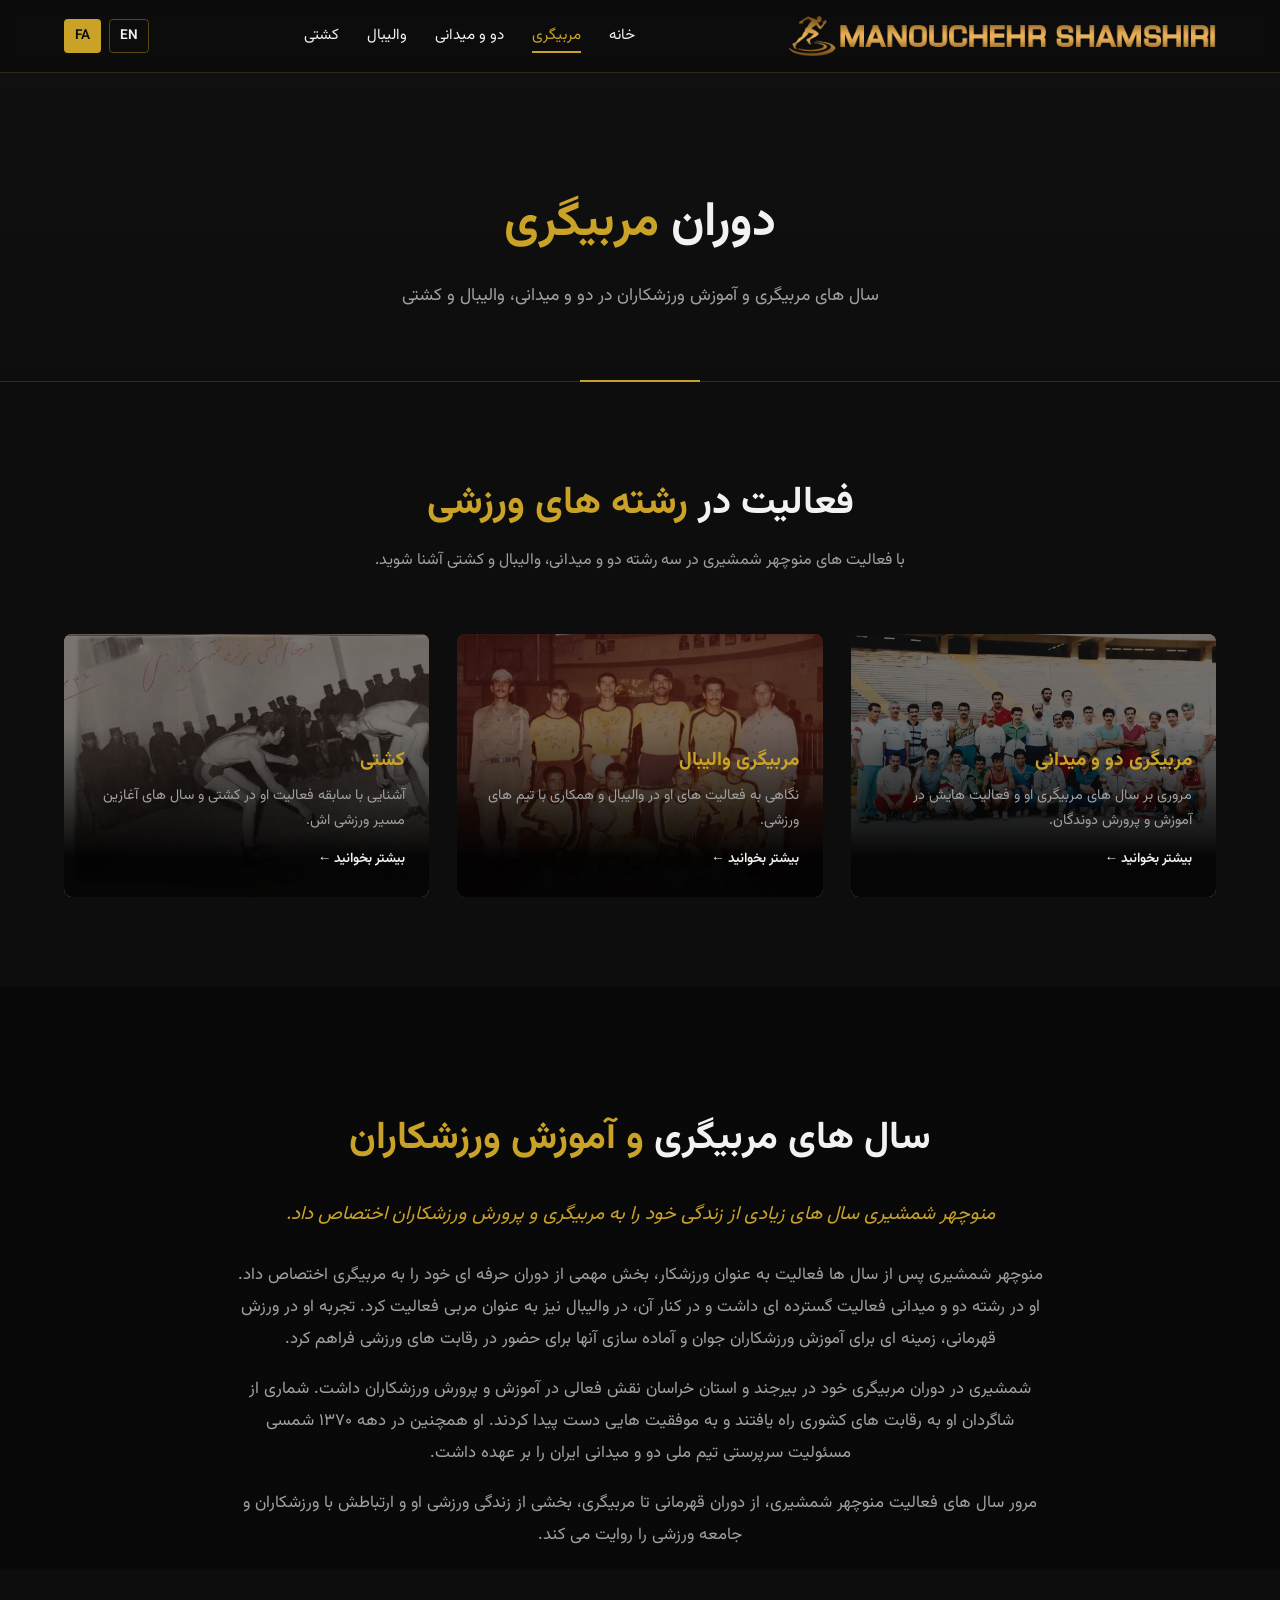
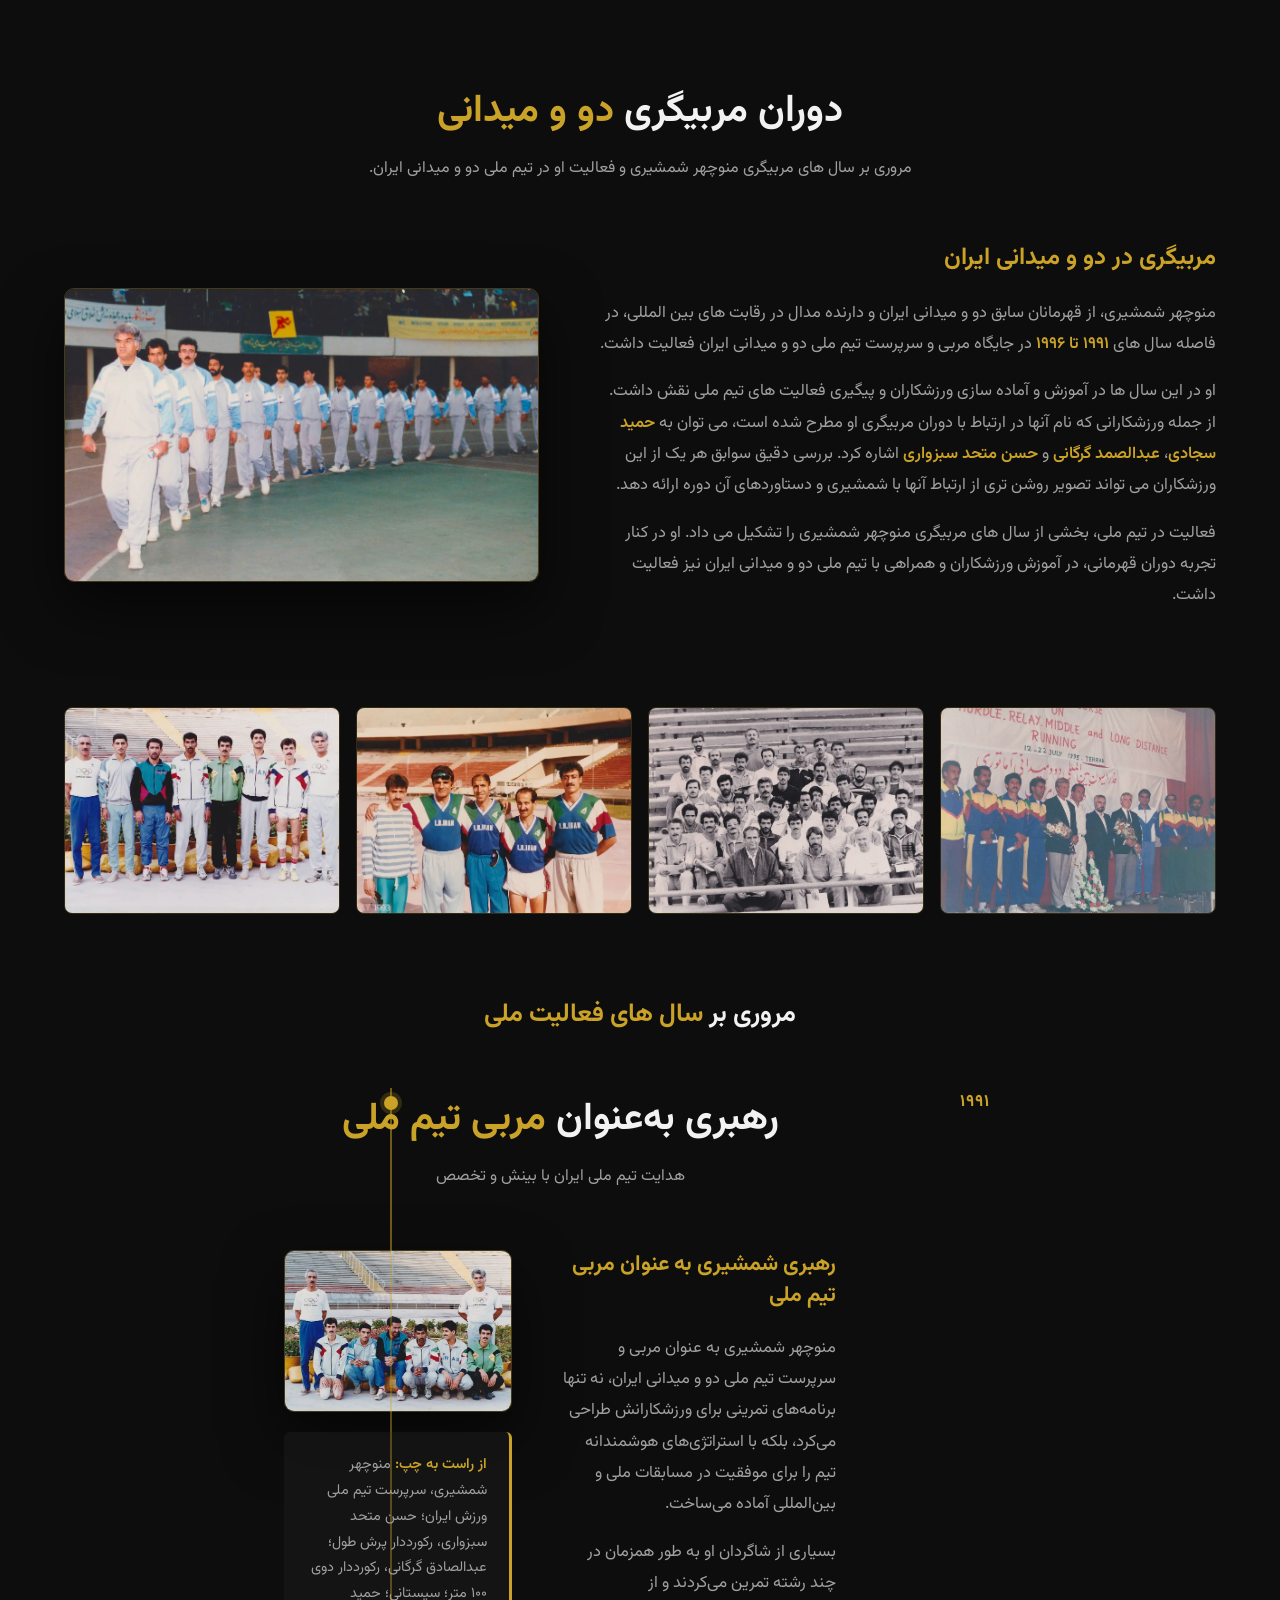
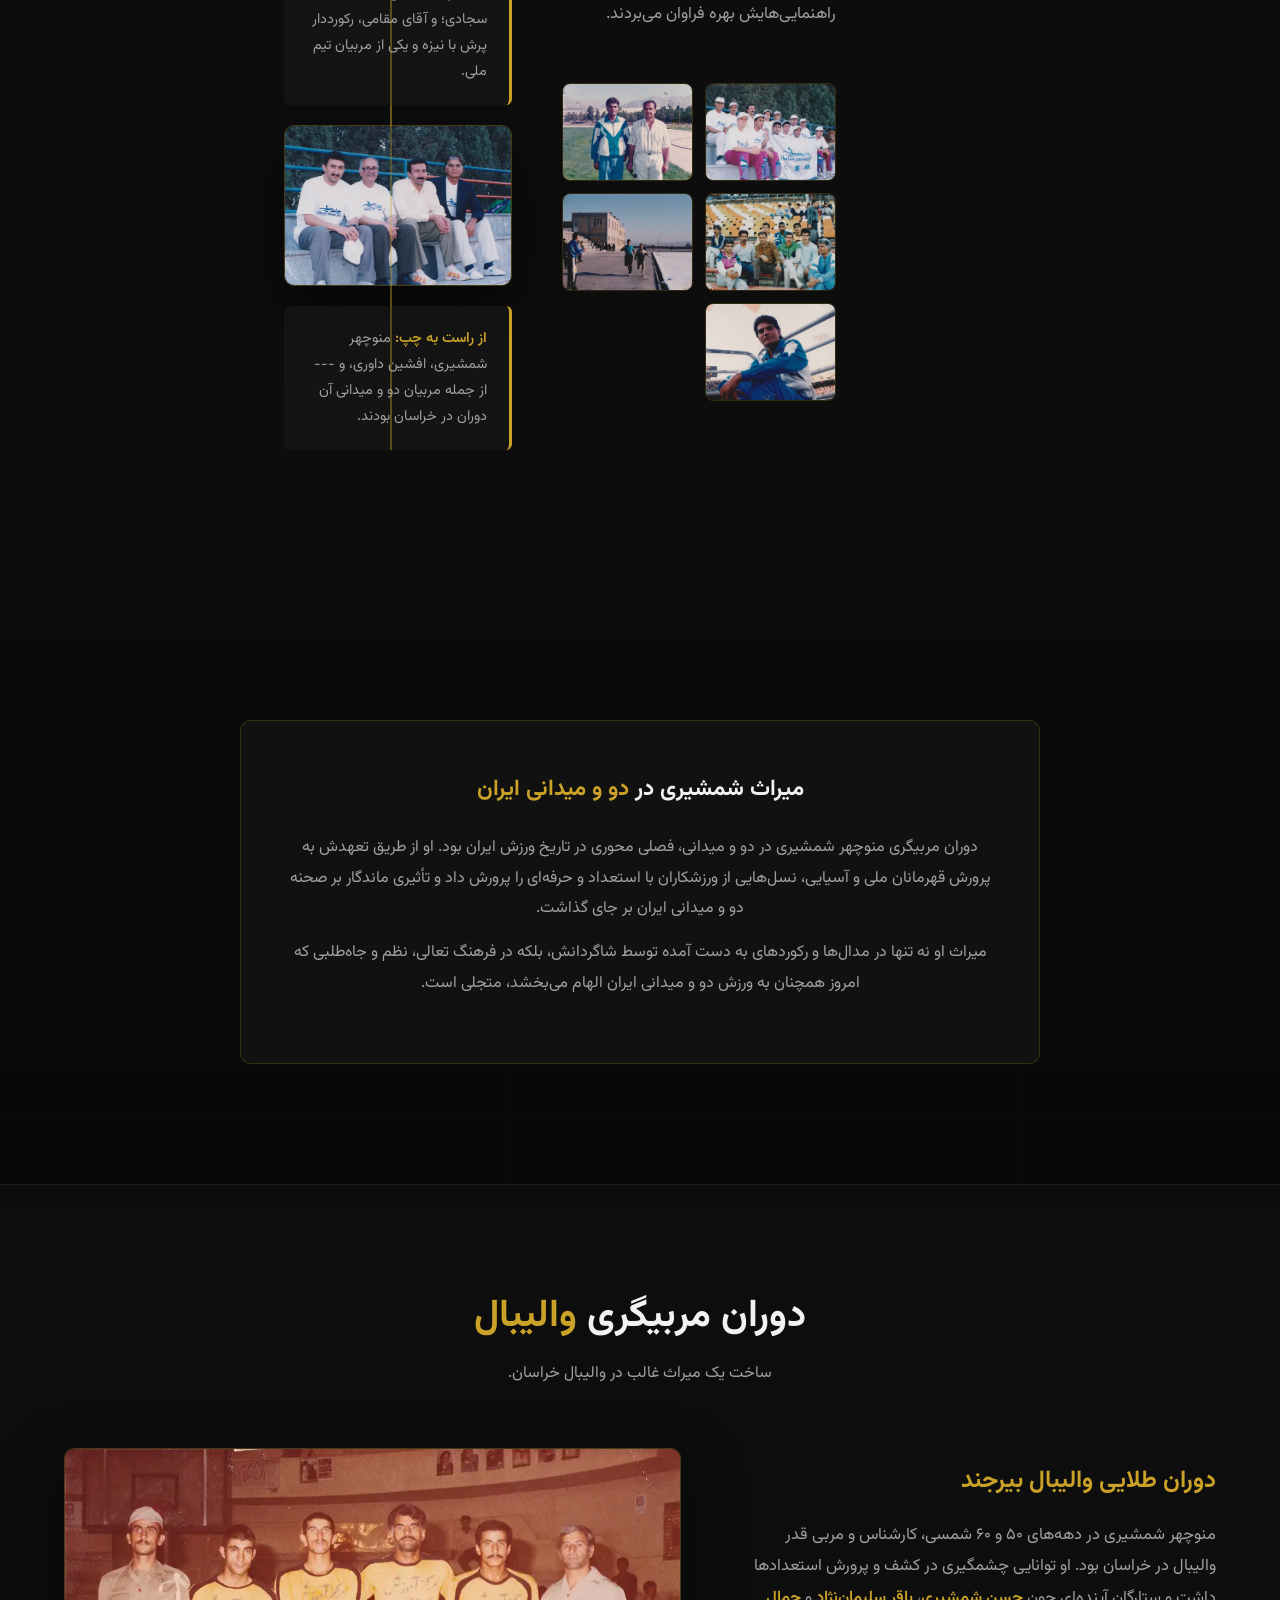
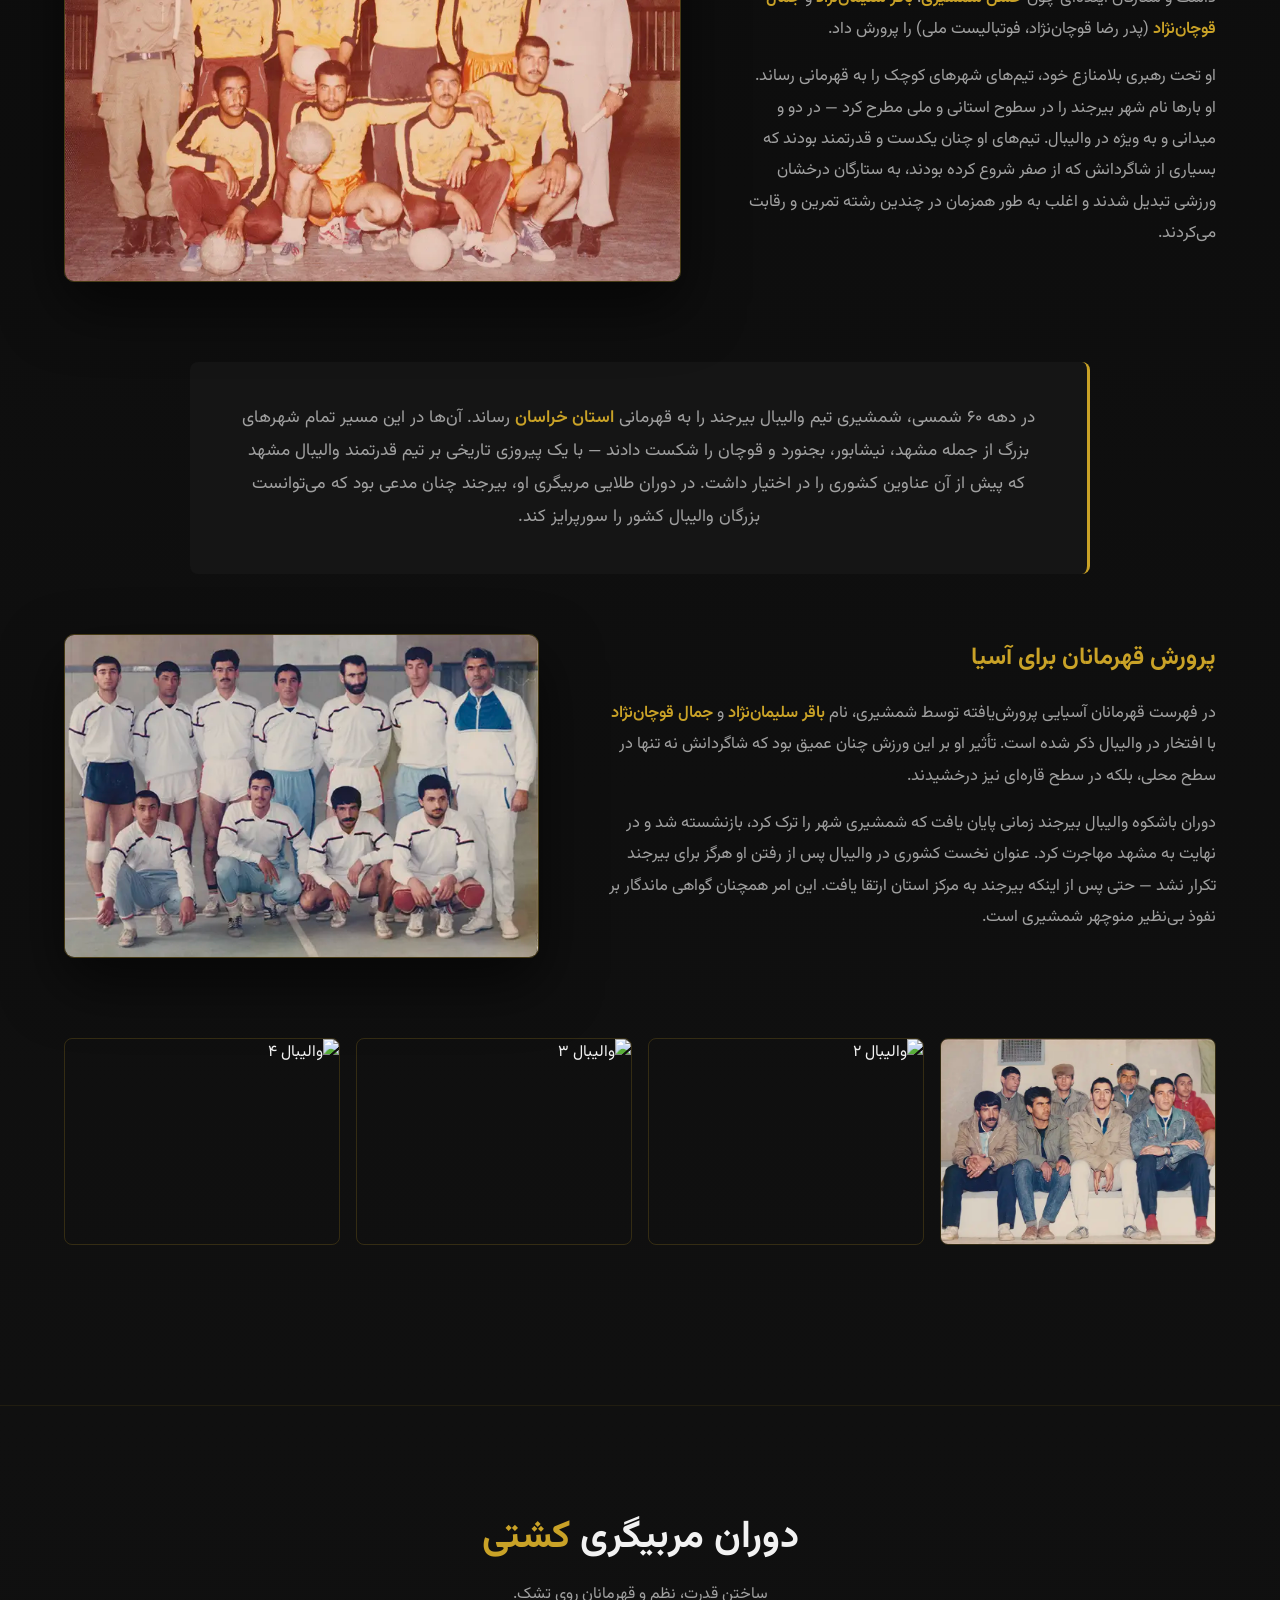
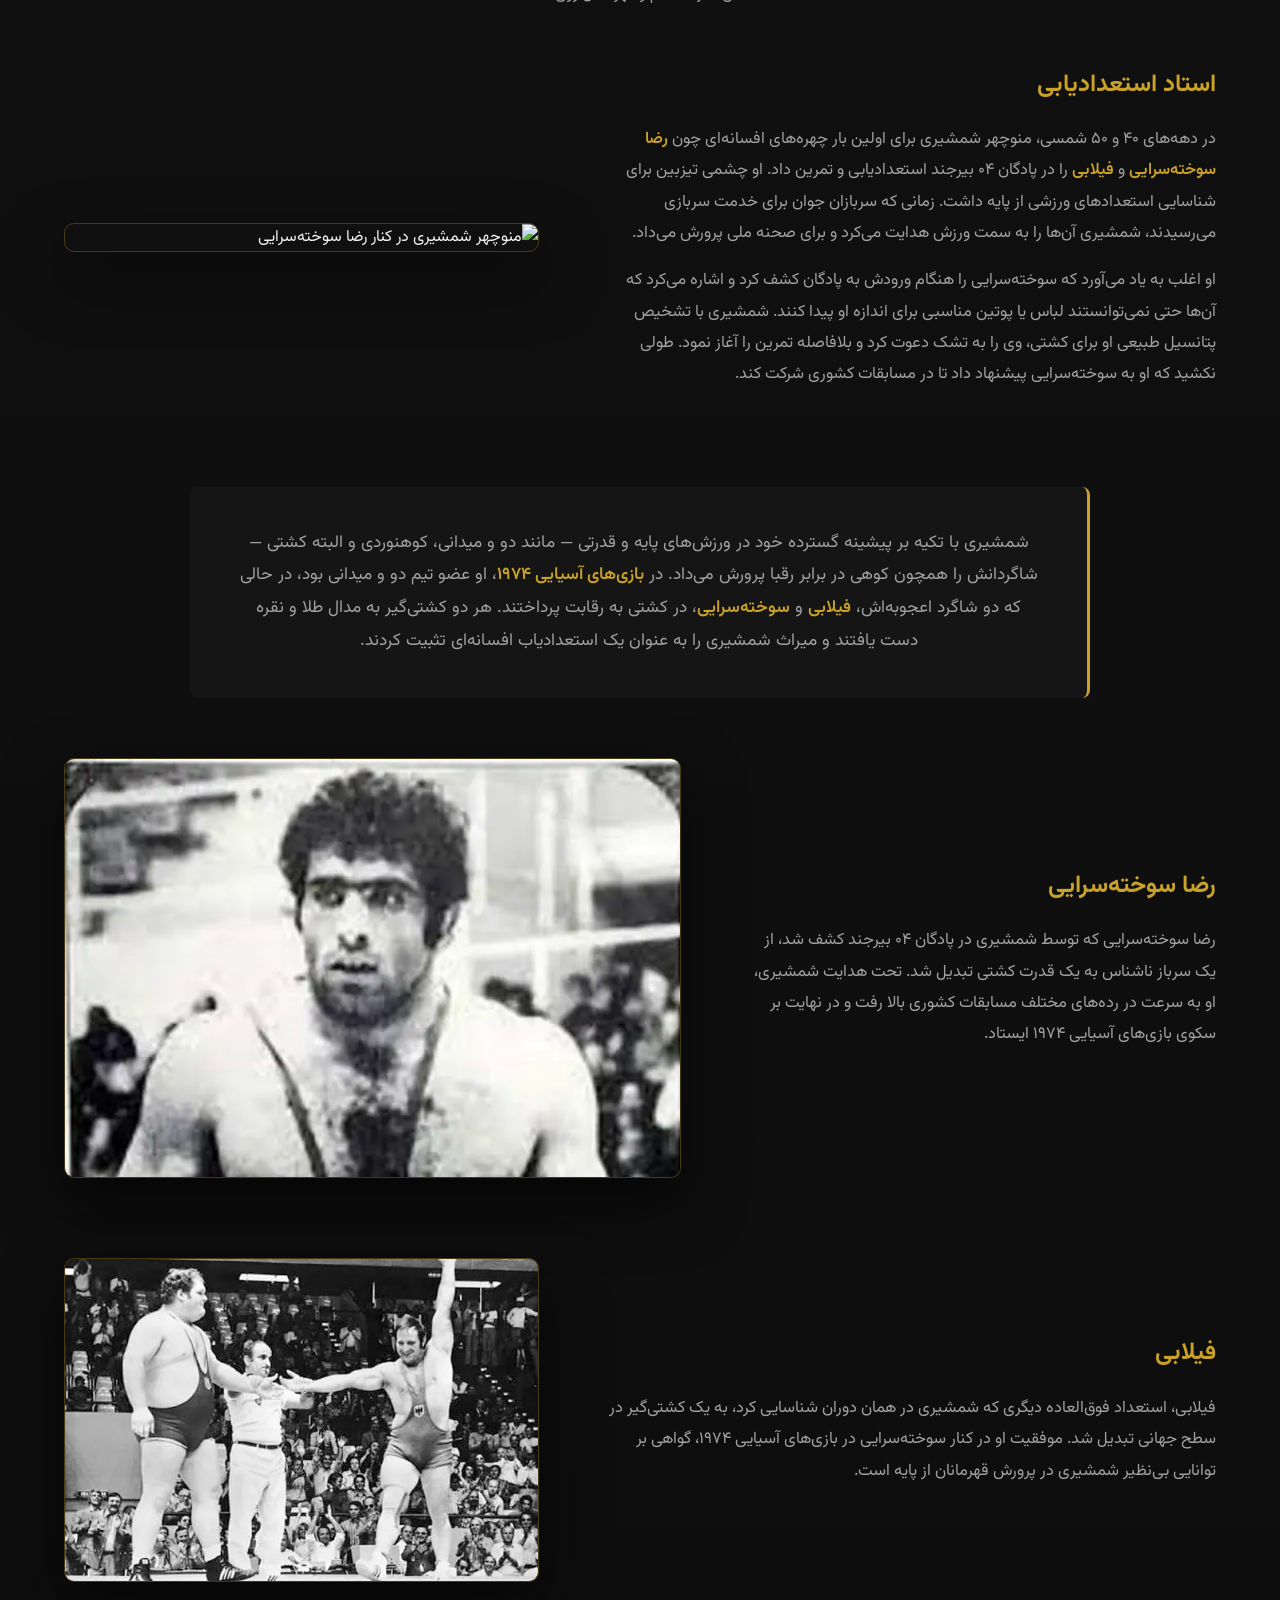
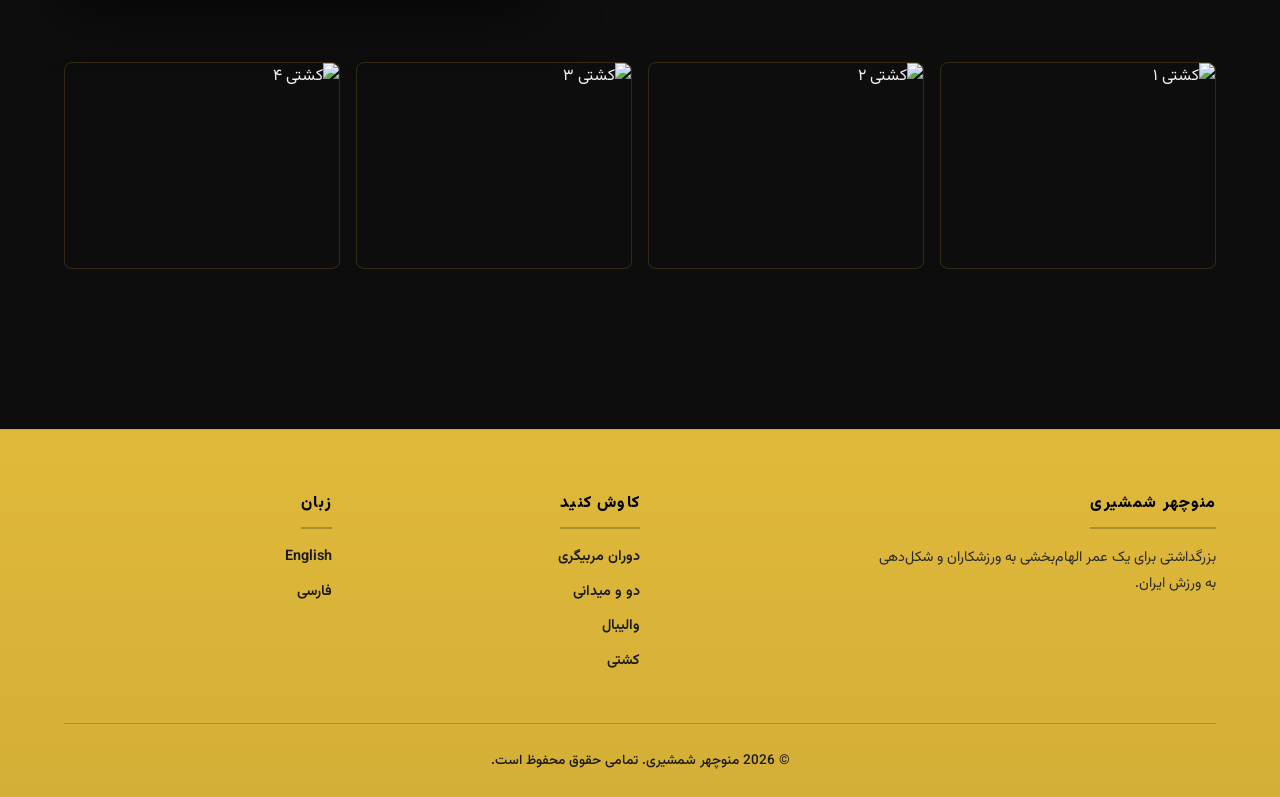
==== fa/coaching.html @ b3bad86f "Update coaching.html" ====
<!DOCTYPE html>
<html lang="fa" dir="rtl">
<head>
  <meta charset="UTF-8" />
  <meta name="viewport" content="width=device-width, initial-scale=1.0" />
  <title>دوران مربیگری | منوچهر شمشیری</title>
  <meta name="description" content="با دوران مربیگری منوچهر شمشیری، فعالیت او در تیم ملی دو و میدانی ایران و نقش او در پرورش ورزشکاران آشنا شوید." />

  <link rel="alternate" hreflang="en" href="https://manouchehrshamshiri.com/coaching.html" />
  <link rel="alternate" hreflang="fa" href="https://manouchehrshamshiri.com/fa/coaching.html" />

  <link rel="preconnect" href="https://fonts.googleapis.com" />
  <link rel="preconnect" href="https://fonts.gstatic.com" crossorigin />
  <link href="https://fonts.googleapis.com/css2?family=Inter:wght@400;600;700;800&family=Vazirmatn:wght@400;600;700;800&display=swap" rel="stylesheet" />

  <link rel="stylesheet" href="../assets/css/style.css" />
</head>
<body>

  <!-- ===== HEADER ===== -->
  <header class="site-header">
    <div class="container nav">
      <a href="index.html" class="logo">
        <img src="../assets/images/manouchehr-shamshiri-website-logo.webp" alt="منوچهر شمشیری" />
      </a>

      <button class="menu-toggle" aria-label="منو">☰</button>

      <ul class="nav-menu">
        <li><a href="index.html">خانه</a></li>
        <li><a href="coaching.html" class="active">مربیگری</a></li>
        <li><a href="track-field.html">دو و میدانی</a></li>
        <li><a href="volleyball.html">والیبال</a></li>
        <li><a href="wrestling.html">کشتی</a></li>
      </ul>

      <div class="lang-switch">
        <a href="../coaching.html">EN</a>
        <a href="coaching.html" class="active">FA</a>
      </div>
    </div>
  </header>

  <!-- ===== PAGE HERO ===== -->
  <section class="page-hero">
    <div class="container">
      <h1>دوران <span>مربیگری</span></h1>
      <p>سال های مربیگری و آموزش ورزشکاران در دو و میدانی، والیبال و کشتی</p>
    </div>
  </section>

  <!-- ===== DISCIPLINE CARDS ===== -->
  <section class="discipline-section">
    <div class="container">
      <div class="section-title">
        <h2>فعالیت در <span>رشته های ورزشی</span></h2>
        <p>با فعالیت های منوچهر شمشیری در سه رشته دو و میدانی، والیبال و کشتی آشنا شوید.</p>
      </div>

      <div class="discipline-grid">
        <a href="#track-coaching" class="discipline-card">
          <img src="../assets/images/pages/coaching/Manuchehr-Shamshiri-Irans-Track-Field-Coach-and-Talent-Maker-Legend-2.webp" alt="منوچهر شمشیری در دوران مربیگری دو و میدانی" />
          <div class="discipline-content">
            <h3>مربیگری دو و میدانی</h3>
            <p>مروری بر سال های مربیگری او و فعالیت هایش در آموزش و پرورش دوندگان.</p>
            <span class="read-more">بیشتر بخوانید ←</span>
          </div>
        </a>

        <a href="#volleyball-coaching" class="discipline-card">
          <img src="../assets/images/pages/coaching/manouchehr-shamshiri-alongside-the-birjand-garrison-04-volleyball-team-as-their-coach.webp" alt="منوچهر شمشیری در کنار تیم والیبال پادگان بیرجند" />
          <div class="discipline-content">
            <h3>مربیگری والیبال</h3>
            <p>نگاهی به فعالیت های او در والیبال و همکاری با تیم های ورزشی.</p>
            <span class="read-more">بیشتر بخوانید ←</span>
          </div>
        </a>

        <a href="#wrestling-coaching" class="discipline-card">
          <img src="../assets/images/pages/coaching/a-rare-old-photo-from-the-1967-wrestling-competitions-featuring-manouchehr-shamshiri.webp" alt="عکس قدیمی منوچهر شمشیری در مسابقات کشتی سال ۱۹۶۷" />
          <div class="discipline-content">
            <h3>کشتی</h3>
            <p>آشنایی با سابقه فعالیت او در کشتی و سال های آغازین مسیر ورزشی اش.</p>
            <span class="read-more">بیشتر بخوانید ←</span>
          </div>
        </a>
      </div>
    </div>
  </section>

  <!-- ===== LEGACY SECTION ===== -->
  <section class="legacy-section">
    <div class="legacy-bg"></div>
    <div class="legacy-overlay"></div>

    <div class="container legacy-container">
      <div class="legacy-text">
        <h2>سال های مربیگری <span>و آموزش ورزشکاران</span></h2>
        <p class="lead">
          منوچهر شمشیری سال های زیادی از زندگی خود را به مربیگری و پرورش ورزشکاران اختصاص داد.
        </p>

        <p>
          منوچهر شمشیری پس از سال ها فعالیت به عنوان ورزشکار، بخش مهمی از دوران حرفه ای خود را به مربیگری اختصاص داد. او در رشته دو و میدانی فعالیت گسترده ای داشت و در کنار آن، در والیبال نیز به عنوان مربی فعالیت کرد. تجربه او در ورزش قهرمانی، زمینه ای برای آموزش ورزشکاران جوان و آماده سازی آنها برای حضور در رقابت های ورزشی فراهم کرد.
        </p>

        <p>
          شمشیری در دوران مربیگری خود در بیرجند و استان خراسان نقش فعالی در آموزش و پرورش ورزشکاران داشت. شماری از شاگردان او به رقابت های کشوری راه یافتند و به موفقیت هایی دست پیدا کردند. او همچنین در دهه ۱۳۷۰ شمسی مسئولیت سرپرستی تیم ملی دو و میدانی ایران را بر عهده داشت.
        </p>

        <p>
          مرور سال های فعالیت منوچهر شمشیری، از دوران قهرمانی تا مربیگری، بخشی از زندگی ورزشی او و ارتباطش با ورزشکاران و جامعه ورزشی را روایت می کند.
        </p>
      </div>
    </div>
  

  <!-- ===== TRACK & FIELD COACHING ===== -->
  <section class="track-coaching-section" id="track-coaching">
    <div class="container">

      <div class="section-title">
        <h2>دوران مربیگری <span>دو و میدانی</span></h2>
        <p>مروری بر سال های مربیگری منوچهر شمشیری و فعالیت او در تیم ملی دو و میدانی ایران.</p>
      </div>

      <!-- بخش دو ستونه: متن + عکس -->
      <div class="split-content">
        <div class="split-text">
          <h3>مربیگری در دو و میدانی ایران</h3>

          <p>
            منوچهر شمشیری، از قهرمانان سابق دو و میدانی ایران و دارنده مدال در رقابت های بین المللی، در فاصله سال های <strong>۱۹۹۱ تا ۱۹۹۶</strong> در جایگاه مربی و سرپرست تیم ملی دو و میدانی ایران فعالیت داشت.
          </p>

          <p>
            او در این سال ها در آموزش و آماده سازی ورزشکاران و پیگیری فعالیت های تیم ملی نقش داشت. از جمله ورزشکارانی که نام آنها در ارتباط با دوران مربیگری او مطرح شده است، می توان به <strong>حمید سجادی</strong>، <strong>عبدالصمد گرگانی</strong> و <strong>حسن متحد سبزواری</strong> اشاره کرد. بررسی دقیق سوابق هر یک از این ورزشکاران می تواند تصویر روشن تری از ارتباط آنها با شمشیری و دستاوردهای آن دوره ارائه دهد.
          </p>

          <p>
            فعالیت در تیم ملی، بخشی از سال های مربیگری منوچهر شمشیری را تشکیل می داد. او در کنار تجربه دوران قهرمانی، در آموزش ورزشکاران و همراهی با تیم ملی دو و میدانی ایران نیز فعالیت داشت.
          </p>
        </div>

        <div class="split-image">
          <img src="../assets/images/pages/coaching/manouchehr-shamshiri-the-national-team-supervisor-at-the-shahid-masoud-saeidi-zadeh-track‑and‑field-stadium-alongside-his-athletes-_d.webp" alt="منوچهر شمشیری در کنار ورزشکاران دو و میدانی" />
        </div>
      </div>

      <!-- گالری ۴ عکسی -->
      <div class="gallery-4">
        <figure>
          <img src="../assets/images/pages/coaching/Manouchehr-Shamsheri-at-the-honoring-ceremony-of-the-International-Athletics-Federation-of-Iran-as-the-head-of-the-national-team-–-Tehran-–-July-12–22-1993.webp" alt="منوچهر شمشیری در مراسم مرتبط با تیم ملی دو و میدانی در تهران، سال ۱۹۹۳" />
        </figure>
        <figure>
          <img src="../assets/images/pages/coaching/Manouchehr-Shamsheri-alongside-the-national-team-athletes-and-students-at-the-national-competitions-with-the-sports-staff.webp" alt="منوچهر شمشیری در کنار ورزشکاران و کادر ورزشی" />
        </figure>
        <figure>
          <img src="../assets/images/pages/coaching/Manuchehr-Shamshiri-Irans-Track-Field-Coach-and-Talent-Maker-Legend-8.webp" alt="منوچهر شمشیری در دوران فعالیت های مربیگری" />
        </figure>
        <figure>
          <img src="../assets/images/pages/coaching/Manuchehr-Shamshiri-Irans-Track-Field-Coach-and-Talent-Maker-Legend-5.webp" alt="تصویری از فعالیت های ورزشی منوچهر شمشیری" />
        </figure>
      </div>

      <!-- تایم لاین -->
      <div class="timeline-section">
        <h3 class="sub-title">مروری بر <span>سال های فعالیت ملی</span></h3>

        <ul class="timeline">
          <li>
            <span class="timeline-year">۱۹۹۱</span>
            <div class="timeline
      <!-- ===== LEADERSHIP SECTION (دو ستونه) ===== -->
      <section class="leadership-section">
        <div class="container">

          <div class="section-title">
            <h2>رهبری به‌عنوان <span>مربی تیم ملی</span></h2>
            <p>هدایت تیم ملی ایران با بینش و تخصص</p>
          </div>

          <div class="leadership-grid">

            <!-- ستون راست (اول در RTL): متن + گالری -->
            <div class="leadership-left">
              <div class="leadership-text">
                <h3>رهبری شمشیری به عنوان مربی تیم ملی</h3>
                <p>
                  منوچهر شمشیری به عنوان مربی و سرپرست تیم ملی دو و میدانی ایران، نه تنها برنامه‌های تمرینی برای ورزشکارانش طراحی می‌کرد، بلکه با استراتژی‌های هوشمندانه تیم را برای موفقیت در مسابقات ملی و بین‌المللی آماده می‌ساخت.
                </p>
                <p>
                  بسیاری از شاگردان او به طور همزمان در چند رشته تمرین می‌کردند و از راهنمایی‌هایش بهره فراوان می‌بردند.
                </p>
              </div>

              <div class="gallery-4">
                <figure><img src="../assets/images/pages/coaching/Manuchehr-Shamshiri-Irans-Track-Field-Coach-and-Talent-Maker-Legend-3.webp" alt="لحظه رهبری ۱" /></figure>
                <figure><img src="../assets/images/pages/coaching/Manouchehr-Shamsheri-athletics-coach-on-the-track-alongside-a-colleague.webp" alt="لحظه رهبری ۲" /></figure>
                <figure><img src="../assets/images/pages/coaching/Manouchehr-Shamsheri-sitting-on-the-stadium-benches-alongside-several-of-his-students.webp" alt="لحظه رهبری ۳" /></figure>
                <figure><img src="../assets/images/pages/coaching/Manuchehr-Shamshiri-Irans-Track-Field-Coach-and-Talent-Maker-Legend-7.webp" alt="لحظه رهبری ۴" /></figure>
                <figure><img src="../assets/images/pages/coaching/Manuchehr-Shamshiri-Irans-Track-Field-Coach-and-Talent-Maker-Legend-1.webp" alt="لحظه رهبری ۵" /></figure>
              </div>
            </div>

            <!-- ستون چپ (دوم در RTL): عکس بزرگ + کپشن -->
            <figure class="leadership-right">
              <img
                src="../assets/images/pages/coaching/Manuchehr-Shamshiri-Irans-Track-Field-Coach-and-Talent-Maker-Legend-4.webp"
                alt="منوچهر شمشیری در کنار تیم ملی دو و میدانی و کادر فنی ایران" />
              <figcaption>
                <strong>از راست به چپ:</strong> منوچهر شمشیری، سرپرست تیم ملی ورزش ایران؛ حسن متحد سبزواری، رکورددار پرش طول؛ عبدالصادق گرگانی، رکورددار دوی ۱۰۰ متر؛ سیستانی؛ حمید سجادی؛ و آقای مقامی، رکورددار پرش با نیزه و یکی از مربیان تیم ملی.
              </figcaption>

              <img
                src="../assets/images/pages/coaching/Manouchehr-Shamsheri-athletics-coach-of-Iran-alongside-four-other-coaches-the-person-next-to-him-is-Afshin-Davari.webp"
                alt="منوچهر شمشیری در کنار مربیان تیم ملی دو و میدانی ایران" />
              <figcaption>
                <strong>از راست به چپ:</strong> منوچهر شمشیری، افشین داوری، و --- از جمله مربیان دو و میدانی آن دوران در خراسان بودند.
              </figcaption>
            </figure>

          </div>

        </div>
      </section>

      <!-- نقل قول / متن پایانی -->
      <div class="legacy-note">
        <h3>میراث شمشیری در <span>دو و میدانی ایران</span></h3>
        <p>
          دوران مربیگری منوچهر شمشیری در دو و میدانی، فصلی محوری در تاریخ ورزش ایران بود. او از طریق تعهدش به پرورش قهرمانان ملی و آسیایی، نسل‌هایی از ورزشکاران با استعداد و حرفه‌ای را پرورش داد و تأثیری ماندگار بر صحنه دو و میدانی ایران بر جای گذاشت.
        </p>
        <p>
          میراث او نه تنها در مدال‌ها و رکوردهای به دست آمده توسط شاگردانش، بلکه در فرهنگ تعالی، نظم و جاه‌طلبی که امروز همچنان به ورزش دو و میدانی ایران الهام می‌بخشد، متجلی است.
        </p>
      </div>

    </div>
  </section>

  <!-- ===== VOLLEYBALL COACHING ===== -->
  <section class="volleyball-coaching-section" id="volleyball-coaching">
    <div class="container">

      <div class="section-title">
        <h2>دوران مربیگری <span>والیبال</span></h2>
        <p>ساخت یک میراث غالب در والیبال خراسان.</p>
      </div>

      <!-- متن اصلی + عکس -->
      <div class="split-content reverse">
        <div class="split-text">
          <h3>دوران طلایی والیبال بیرجند</h3>
          <p>
            منوچهر شمشیری در دهه‌های ۵۰ و ۶۰ شمسی، کارشناس و مربی قدر والیبال در خراسان بود. او توانایی چشمگیری در کشف و پرورش استعدادها داشت و ستارگان آینده‌ای چون <strong>حسن شمشیری</strong>، <strong>باقر سلیمان‌نژاد</strong> و <strong>جمال قوچان‌نژاد</strong> (پدر رضا قوچان‌نژاد، فوتبالیست ملی) را پرورش داد.
          </p>
          <p>
            او تحت رهبری بلامنازع خود، تیم‌های شهرهای کوچک را به قهرمانی رساند. او بارها نام شهر بیرجند را در سطوح استانی و ملی مطرح کرد — در دو و میدانی و به ویژه در والیبال. تیم‌های او چنان یکدست و قدرتمند بودند که بسیاری از شاگردانش که از صفر شروع کرده بودند، به ستارگان درخشان ورزشی تبدیل شدند و اغلب به طور همزمان در چندین رشته تمرین و رقابت می‌کردند.
          </p>
        </div>

        <div class="split-image">
          <img src="../assets/images/pages/coaching/manouchehr-shamshiri-alongside-the-birjand-garrison-04-volleyball-team-as-their-coach.webp" alt="منوچهر شمشیری در حال مربیگری تیم والیبال پادگان ۰۴ بیرجند" />
        </div>
      </div>

      <!-- باکس نقل قول / دستاورد کلیدی -->
      <div class="leadership-note">
        <p>
          در دهه ۶۰ شمسی، شمشیری تیم والیبال بیرجند را به قهرمانی <strong>استان خراسان</strong> رساند. آن‌ها در این مسیر تمام شهرهای بزرگ از جمله مشهد، نیشابور، بجنورد و قوچان را شکست دادند — با یک پیروزی تاریخی بر تیم قدرتمند والیبال مشهد که پیش از آن عناوین کشوری را در اختیار داشت. در دوران طلایی مربیگری او، بیرجند چنان مدعی بود که می‌توانست بزرگان والیبال کشور را سورپرایز کند.
        </p>
      </div>

      <!-- روایت استعدادیابی و میراث (دو ستونه معکوس) -->
      <div class="split-content" style="margin-top: 60px;">
        <div class="split-text">
          <h3>پرورش قهرمانان برای آسیا</h3>
          <p>
            در فهرست قهرمانان آسیایی پرورش‌یافته توسط شمشیری، نام <strong>باقر سلیمان‌نژاد</strong> و <strong>جمال قوچان‌نژاد</strong> با افتخار در والیبال ذکر شده است. تأثیر او بر این ورزش چنان عمیق بود که شاگردانش نه تنها در سطح محلی، بلکه در سطح قاره‌ای نیز درخشیدند.
          </p>
          <p>
            دوران باشکوه والیبال بیرجند زمانی پایان یافت که شمشیری شهر را ترک کرد، بازنشسته شد و در نهایت به مشهد مهاجرت کرد. عنوان نخست کشوری در والیبال پس از رفتن او هرگز برای بیرجند تکرار نشد — حتی پس از اینکه بیرجند به مرکز استان ارتقا یافت. این امر همچنان گواهی ماندگار بر نفوذ بی‌نظیر منوچهر شمشیری است.
          </p>
        </div>

        <div class="split-image">
          <img src="../assets/images/pages/coaching/manouchehr-shamshiri-alongside-some-of-his-volleyball-students-in-the-stadium.webp" alt="منوچهر شمشیری در دوران مربیگری والیبال" />
        </div>
      </div>

      <!-- گالری ۴ عکسی -->
      <div class="gallery-4">
        <figure><img src="../assets/images/pages/coaching/manouchehr-shamshiri-alongside-some-of-his-volleyball-students-from-the-birjand-team.webp" alt="والیبال ۱" /></figure>
        <figure><img src="../assets/images/pages/coaching/volleyball-gallery-2.webp" alt="والیبال ۲" /></figure>
        <figure><img src="../assets/images/pages/coaching/volleyball-gallery-3.webp" alt="والیبال ۳" /></figure>
        <figure><img src="../assets/images/pages/coaching/volleyball-gallery-4.webp" alt="والیبال ۴" /></figure>
      </div>

    </div>
  </section>

  <!-- ===== WRESTLING COACHING ===== -->
  <section class="wrestling-coaching-section" id="wrestling-coaching">
    <div class="container">

      <div class="section-title">
        <h2>دوران مربیگری <span>کشتی</span></h2>
        <p>ساختن قدرت، نظم و قهرمانان روی تشک.</p>
      </div>

      <!-- متن اصلی + عکس -->
      <div class="split-content">
        <div class="split-text">
          <h3>استاد استعدادیابی</h3>
          <p>
            در دهه‌های ۴۰ و ۵۰ شمسی، منوچهر شمشیری برای اولین بار چهره‌های افسانه‌ای چون <strong>رضا سوخته‌سرایی</strong> و <strong>فیلابی</strong> را در پادگان ۰۴ بیرجند استعدادیابی و تمرین داد. او چشمی تیزبین برای شناسایی استعدادهای ورزشی از پایه داشت. زمانی که سربازان جوان برای خدمت سربازی می‌رسیدند، شمشیری آن‌ها را به سمت ورزش هدایت می‌کرد و برای صحنه ملی پرورش می‌داد.
          </p>
          <p>
            او اغلب به یاد می‌آورد که سوخته‌سرایی را هنگام ورودش به پادگان کشف کرد و اشاره می‌کرد که آن‌ها حتی نمی‌توانستند لباس یا پوتین مناسبی برای اندازه او پیدا کنند. شمشیری با تشخیص پتانسیل طبیعی او برای کشتی، وی را به تشک دعوت کرد و بلافاصله تمرین را آغاز نمود. طولی نکشید که او به سوخته‌سرایی پیشنهاد داد تا در مسابقات کشوری شرکت کند.
          </p>
        </div>

        <div class="split-image">
          <img src="../assets/images/pages/coaching/manouchehr-shamshiri-with-reza-sokhtesaraei.webp" alt="منوچهر شمشیری در کنار رضا سوخته‌سرایی" />
        </div>
      </div>

      <!-- روایت بازی‌های آسیایی ۱۹۷۴ -->
      <div class="leadership-note">
        <p>
          شمشیری با تکیه بر پیشینه گسترده خود در ورزش‌های پایه و قدرتی — مانند دو و میدانی، کوهنوردی و البته کشتی — شاگردانش را همچون کوهی در برابر رقبا پرورش می‌داد. در <strong>بازی‌های آسیایی ۱۹۷۴</strong>، او عضو تیم دو و میدانی بود، در حالی که دو شاگرد اعجوبه‌اش، <strong>فیلابی</strong> و <strong>سوخته‌سرایی</strong>، در کشتی به رقابت پرداختند. هر دو کشتی‌گیر به مدال طلا و نقره دست یافتند و میراث شمشیری را به عنوان یک استعدادیاب افسانه‌ای تثبیت کردند.
        </p>
      </div>

      <!-- دو ستونه برای قهرمانان -->
      <div class="split-content reverse" style="margin-top: 60px;">
        <div class="split-text">
          <h3>رضا سوخته‌سرایی</h3>
          <p>
            رضا سوخته‌سرایی که توسط شمشیری در پادگان ۰۴ بیرجند کشف شد، از یک سرباز ناشناس به یک قدرت کشتی تبدیل شد. تحت هدایت شمشیری، او به سرعت در رده‌های مختلف مسابقات کشوری بالا رفت و در نهایت بر سکوی بازی‌های آسیایی ۱۹۷۴ ایستاد.
          </p>
        </div>
        <div class="split-image">
          <img src="../assets/images/pages/coaching/reza-soukhteh-sarayei-wrestler.webp" alt="رضا سوخته‌سرایی کشتی‌گیر" />
        </div>
      </div>

      <div class="split-content" style="margin-top: 40px;">
        <div class="split-text">
          <h3>فیلابی</h3>
          <p>
            فیلابی، استعداد فوق‌العاده دیگری که شمشیری در همان دوران شناسایی کرد، به یک کشتی‌گیر در سطح جهانی تبدیل شد. موفقیت او در کنار سوخته‌سرایی در بازی‌های آسیایی ۱۹۷۴، گواهی بر توانایی بی‌نظیر شمشیری در پرورش قهرمانان از پایه است.
          </p>
        </div>
        <div class="split-image">
          <img src="../assets/images/pages/coaching/filabi-wrestler.webp" alt="فیلابی کشتی‌گیر" />
        </div>
      </div>

      <!-- گالری ۴ عکسی -->
      <div class="gallery-4" style="margin-top: 60px;">
        <figure><img src="../assets/images/pages/coaching/wrestling-gallery-1.webp" alt="کشتی ۱" /></figure>
        <figure><img src="../assets/images/pages/coaching/wrestling-gallery-2.webp" alt="کشتی ۲" /></figure>
        <figure><img src="../assets/images/pages/coaching/wrestling-gallery-3.webp" alt="کشتی ۳" /></figure>
        <figure><img src="../assets/images/pages/coaching/wrestling-gallery-4.webp" alt="کشتی ۴" /></figure>
      </div>

    </div>
  </section>

  <!-- ===== FOOTER ===== -->
  <footer class="site-footer">
    <div class="container">
      <div class="footer-grid">
        <div>
          <h4>منوچهر شمشیری</h4>
          <p>بزرگداشتی برای یک عمر الهام‌بخشی به ورزشکاران و شکل‌دهی به ورزش ایران.</p>
        </div>
        <div>
          <h4>کاوش کنید</h4>
          <ul>
            <li><a href="coaching.html">دوران مربیگری</a></li>
            <li><a href="track-field.html">دو و میدانی</a></li>
            <li><a href="volleyball.html">والیبال</a></li>
            <li><a href="wrestling.html">کشتی</a></li>
          </ul>
        </div>
        <div>
          <h4>زبان</h4>
          <ul>
            <li><a href="../coaching.html">English</a></li>
            <li><a href="coaching.html">فارسی</a></li>
          </ul>
        </div>
      </div>
      <div class="footer-bottom">
        © <span id="year"></span> منوچهر شمشیری. تمامی حقوق محفوظ است.
      </div>
    </div>
  </footer>

  <script src="../assets/js/main.js"></script>
</body>
</html>
---- assets/css/style.css ----
/* ===== RESET & VARIABLES ===== */
* { margin: 0; padding: 0; box-sizing: border-box; }

:root {
  --bg-dark: #0d0d0d;
  --bg-card: #1a1a1a;
  --gold: #c9a227;
  --gold-light: #e0b93a;
  --text: #f2f2f2;
  --text-muted: #a0a0a0;
  --font-en: 'Inter', 'Segoe UI', sans-serif;
  --font-fa: 'Vazirmatn', 'Tahoma', sans-serif;
  --max-width: 1200px;
}

html { scroll-behavior: smooth; }

body {
  background: var(--bg-dark);
  color: var(--text);
  font-family: var(--font-en);
  line-height: 1.7;
  direction: ltr;
}

/* حالت RTL برای فارسی */
html[dir="rtl"] body {
  font-family: var(--font-fa);
  direction: rtl;
}

.container {
  max-width: var(--max-width);
  margin: 0 auto;
  padding: 0 24px;
}

a { color: inherit; text-decoration: none; }
img { max-width: 100%; display: block; }

/* ===== HEADER / NAVBAR ===== */
.site-header {
  position: sticky;
  top: 0;
  z-index: 100;
  background: rgba(13, 13, 13, 0.92);
  backdrop-filter: blur(10px);
  border-bottom: 1px solid rgba(201, 162, 39, 0.2);
}

.nav {
  display: flex;
  align-items: center;
  justify-content: space-between;
  height: 72px;
}

.logo {
  display: flex;
  align-items: center;
  gap: 10px;
  font-weight: 700;
  font-size: 1.1rem;
  letter-spacing: 1px;
  color: var(--gold);
}

.logo img { height: 40px; width: auto; }

.nav-menu {
  display: flex;
  gap: 28px;
  list-style: none;
}

.nav-menu a {
  font-size: 0.95rem;
  color: var(--text);
  transition: color 0.2s;
  position: relative;
}

.nav-menu a:hover,
.nav-menu a.active { color: var(--gold); }

.nav-menu a::after {
  content: '';
  position: absolute;
  bottom: -6px;
  left: 0;
  width: 0;
  height: 2px;
  background: var(--gold);
  transition: width 0.3s;
}

.nav-menu a:hover::after,
.nav-menu a.active::after { width: 100%; }

.lang-switch {
  display: flex;
  gap: 8px;
  font-size: 0.85rem;
  font-weight: 600;
}

.lang-switch a {
  padding: 4px 10px;
  border: 1px solid rgba(201, 162, 39, 0.4);
  border-radius: 4px;
  transition: all 0.2s;
}

.lang-switch a.active,
.lang-switch a:hover {
  background: var(--gold);
  color: var(--bg-dark);
}

/* منوی موبایل */
.menu-toggle {
  display: none;
  background: none;
  border: none;
  color: var(--gold);
  font-size: 1.8rem;
  cursor: pointer;
}

/* ===== HERO + SLIDESHOW ===== */
.hero {
  position: relative;
  height: 100vh;
  min-height: 600px;
  overflow: hidden; /* محدود کردن اسلایدشو به این بخش */
}

/* لایه اسلایدشو داخل هیرو محدود میشه */
.slideshow {
  position: absolute;
  inset: 0;
  z-index: 0; 
}

.slide {
  position: absolute;
  inset: 0;
  opacity: 0;
  transition: opacity 1.2s ease-in-out;
  background-size: cover;
  background-position: center top; 
  
  /* افکت پارالاکس فقط روی عکس‌ها */
  background-attachment: fixed; 
}

.slide.active { 
  opacity: 1; 
}

/* لایه تیره روی تصویر */
.slide::after {
  content: '';
  position: absolute;
  inset: 0;
  background: linear-gradient(to bottom, rgba(0,0,0,0.35), rgba(13,13,13,0.9));
}

/* ===== محتوای هیرو ===== */
.hero-content {
  position: relative;
  z-index: 2; /* بالاتر از اسلایدشو */
  height: 100%;
  display: flex;
  flex-direction: column;
  justify-content: center;
  align-items: flex-start;
  
  /* ایجاد فاصله از کناره‌ها (همون کار کانتینر) */
  max-width: var(--max-width); 
  margin: 0 auto;
  padding: 0 24px; 
}

/* در حالت RTL، متن‌ها از راست شروع میشن */
html[dir="rtl"] .hero-content {
  align-items: flex-start;
}

.hero h1 {
  font-size: clamp(2rem, 5vw, 3.8rem);
  font-weight: 800;
  letter-spacing: 0px;
  line-height: 1.1;
  margin-bottom: 16px;
}
.hero h2 {
  font-size: clamp(1.5rem, 3.5vw, 2.5rem);
  font-weight: 800;
  letter-spacing: 0px;
  line-height: 1.1;
  margin-bottom: 16px;
}

.hero h1 span { color: var(--gold); }

.hero p {
  font-size: clamp(1rem, 1.6vw, 1.25rem);
  color: var(--text-muted);
  max-width: 640px;
  margin-bottom: 28px;
}

/* ===== دکمه‌ها ===== */
.btn {
  display: inline-block;
  padding: 12px 28px;
  background: var(--gold);
  color: var(--bg-dark);
  font-weight: 700;
  border-radius: 4px;
  transition: all 0.25s;
  border: 2px solid var(--gold);
}

.btn:hover {
  background: transparent;
  color: var(--gold);
}

.btn-outline {
  background: transparent;
  color: var(--gold);
}

.btn-outline:hover {
  background: var(--gold);
  color: var(--bg-dark);
}

/* ===== کنترل‌های اسلایدشو ===== */
.slide-controls {
  position: absolute;
  bottom: 30px;
  left: 50%;
  transform: translateX(-50%);
  z-index: 3;
  display: flex;
  gap: 10px;
}

.slide-controls button {
  width: 12px;
  height: 12px;
  border-radius: 50%;
  border: 2px solid var(--gold);
  background: transparent;
  cursor: pointer;
  transition: background 0.3s;
}

.slide-controls button.active { background: var(--gold); }

/* ===== اصلاح برای موبایل ===== */
@media (max-width: 860px) {
  .slide {
    background-attachment: scroll; /* در موبایل افکت fixed باگ داره */
  }
}

/* ===== CARDS SECTION ===== */
.cards-section {
  padding: 90px 0;
}

.section-title {
  text-align: center;
  margin-bottom: 60px;
}

.section-title h2 {
  font-size: clamp(1.6rem, 3vw, 2.4rem);
  color: var(--text);
  margin-bottom: 10px;
}

.section-title h2 span { color: var(--gold); }

.section-title p {
  color: var(--text-muted);
  max-width: 620px;
  margin: 0 auto;
}

.cards-grid {
  display: grid;
  grid-template-columns: repeat(auto-fit, minmax(260px, 1fr));
  gap: 28px;
}

.card {
  position: relative;
  border-radius: 8px;
  overflow: hidden;
  background: var(--bg-card);
  aspect-ratio: 9 / 16;
  cursor: pointer;
  transition: transform 0.35s, box-shadow 0.35s;
}

.card:hover {
  transform: translateY(-6px);
  box-shadow: 0 20px 40px rgba(201, 162, 39, 0.15);
}

.card img {
  width: 100%;
  height: 100%;
  object-fit: cover;
  transition: transform 0.6s;
}

.card:hover img { transform: scale(1.08); }

.card::after {
  content: '';
  position: absolute;
  inset: 0;
  background: linear-gradient(to top, rgba(0,0,0,0.92) 15%, rgba(0,0,0,0.1) 70%);
}

.card-content {
  position: absolute;
  bottom: 0;
  left: 0;
  right: 0;
  z-index: 2;
  padding: 24px;
}

.card-content h3 {
  font-size: 1.25rem;
  color: var(--gold);
  margin-bottom: 8px;
}

.card-content p {
  font-size: 0.92rem;
  color: var(--text-muted);
  margin-bottom: 14px;
}

.card-content .read-more {
  font-size: 0.85rem;
  font-weight: 600;
  color: var(--text);
  display: inline-flex;
  align-items: center;
  gap: 6px;
  transition: color 0.2s, gap 0.2s;
}

.card:hover .read-more {
  color: var(--gold);
  gap: 12px;
}

/* ===== BIO SECTION (با بک‌گراند ثابت) ===== */
.bio-section {
  position: relative;
  padding: 120px 0;
  overflow: hidden;
  isolation: isolate; /* برای اینکه لایه‌ها درست کار کنن */
}

/* لایه تصویر بک‌گراند — ثابت با اسکرول */
.bio-bg {
  position: absolute;
  inset: 0;
  background-image: url('../images/pages/main/manouchehr-shamshiri-in-track-and-field-competition-in-isfahan.webp');
  background-size: cover;
  background-position: center;
  background-attachment: fixed; /* ← این کلید ماجراست */
  z-index: -2;
}

/* لایه تیره روی تصویر */
.bio-overlay {
  position: absolute;
  inset: 0;
  background: linear-gradient(
    to bottom,
    rgba(8, 8, 8, 0.85),
    rgba(8, 8, 8, 0.92)
  );
  z-index: -1;
}

/* گرید دوستونه */
.bio-container {
  display: grid;
  grid-template-columns: 1fr 1fr;
  gap: 60px;
  align-items: center;
}

/* ستون متن */
.bio-text h2 {
  font-size: clamp(1.6rem, 2.8vw, 2.2rem);
  margin-bottom: 24px;
  line-height: 1.3;
}

.bio-text h2 span { color: var(--gold); }

.bio-text p {
  color: var(--text-muted);
  font-size: 1.05rem;
  margin-bottom: 18px;
  line-height: 1.9;
}

/* ستون عکس */
.bio-image {
  position: relative;
}

.bio-image img {
  width: 100%;
  height: auto;
  border-radius: 8px;
  border: 1px solid rgba(201, 162, 39, 0.3);
  box-shadow: 0 25px 60px rgba(0, 0, 0, 0.6);
  display: block;
}

/* قاب تزئینی دور عکس */
.bio-image::before {
  content: '';
  position: absolute;
  inset: -14px;
  border: 1px solid rgba(201, 162, 39, 0.35);
  border-radius: 10px;
  z-index: -1;
  pointer-events: none;
}

/* ===== RESPONSIVE ===== */
@media (max-width: 860px) {
  .bio-section { padding: 80px 0; }

  .bio-container {
    grid-template-columns: 1fr;
    gap: 40px;
  }

  /* در موبایل عکس اول بیاد */
  .bio-image { order: -1; max-width: 420px; margin: 0 auto; }

  /* background-attachment: fixed روی موبایل مشکل داره */
  .bio-bg { background-attachment: scroll; }
}

/* ===== ASIAN GAMES 1974 SECTION ===== */
.asian-games-section {
  position: relative;
  padding: 110px 0;
  background: linear-gradient(180deg, #101010 0%, #0a0a0a 100%);
  border-top: 1px solid rgba(201, 162, 39, 0.25);
}

/* یه خط طلایی تزئینی بالای سکشن */
.asian-games-section::before {
  content: '';
  position: absolute;
  top: -1px;
  left: 50%;
  transform: translateX(-50%);
  width: 120px;
  height: 2px;
  background: var(--gold);
}

.asian-games-container {
  display: grid;
  grid-template-columns: 1fr 1fr;
  gap: 60px;
  align-items: center;
}

/* ===== ستون ویدئو ===== */
.video-wrapper {
  position: relative;
  border-radius: 10px;
  overflow: hidden;
  border: 1px solid rgba(201, 162, 39, 0.3);
  box-shadow: 0 25px 60px rgba(0, 0, 0, 0.6);
  background: #000;
  aspect-ratio: 1 / 1;   /* ← تغییر از 16/9 به 1/1 */
}

.video-wrapper video {
  width: 100%;
  height: 100%;
  display: block;
  object-fit: cover;
}

/* قاب تزئینی دور ویدئو */
.asian-games-video {
  position: relative;
}

.asian-games-video::before {
  content: '';
  position: absolute;
  inset: -14px;
  border: 1px solid rgba(201, 162, 39, 0.3);
  border-radius: 12px;
  z-index: -1;
  pointer-events: none;
}

/* ===== ستون متن ===== */
.asian-games-text h2 {
  font-size: clamp(1.5rem, 2.6vw, 2.1rem);
  line-height: 1.3;
  margin-bottom: 22px;
}

.asian-games-text h2 span { color: var(--gold); }

.asian-games-text p {
  color: var(--text-muted);
  font-size: 1.05rem;
  line-height: 1.9;
  margin-bottom: 18px;
}

.asian-games-text .btn {
  margin-top: 10px;
  font-size: 0.92rem;
}

/* ===== RESPONSIVE ===== */
@media (max-width: 860px) {
  .asian-games-section { padding: 80px 0; }

  .asian-games-container {
    grid-template-columns: 1fr;
    gap: 40px;
  }
}

/* ===== EARLY LIFE SECTION ===== */
.early-life-section {
  position: relative;
  padding: 110px 0;
  background: linear-gradient(180deg, #0a0a0a 0%, #101010 100%);
  border-top: 1px solid rgba(201, 162, 39, 0.15);
}

.early-life-grid {
  display: grid;
  grid-template-columns: 1.6fr 1fr;
  gap: 60px;
  align-items: start;
}

/* ===== ستون متن ===== */
.early-life-text .lead {
  font-size: 1.15rem;
  color: var(--text);
  line-height: 1.9;
  margin-bottom: 24px;
  padding-left: 20px;
  border-left: 3px solid var(--gold);
}

.early-life-text p {
  color: var(--text-muted);
  font-size: 1.05rem;
  line-height: 1.9;
  margin-bottom: 18px;
}

.early-life-text strong {
  color: var(--gold);
  font-weight: 600;
}

/* ===== ستون اطلاعات کلیدی ===== */
.early-life-facts {
  background: rgba(26, 26, 26, 0.7);
  border: 1px solid rgba(201, 162, 39, 0.25);
  border-radius: 10px;
  padding: 32px 28px;
  position: sticky;
  top: 100px; /* چسبیدن هنگام اسکرول */
  backdrop-filter: blur(6px);
}

.early-life-facts h3 {
  font-size: 1.1rem;
  color: var(--gold);
  letter-spacing: 1.5px;
  text-transform: uppercase;
  margin-bottom: 22px;
  padding-bottom: 14px;
  border-bottom: 1px solid rgba(201, 162, 39, 0.25);
}

.facts-list {
  list-style: none;
  padding: 0;
  margin: 0;
}

.facts-list li {
  display: flex;
  flex-direction: column;
  gap: 4px;
  padding: 14px 0;
  border-bottom: 1px solid rgba(255, 255, 255, 0.05);
}

.facts-list li:last-child { border-bottom: none; }

.fact-label {
  font-size: 0.78rem;
  color: var(--gold);
  text-transform: uppercase;
  letter-spacing: 1px;
  font-weight: 600;
}

.fact-value {
  font-size: 0.98rem;
  color: var(--text);
  line-height: 1.5;
}

/* ===== RESPONSIVE ===== */
@media (max-width: 900px) {
  .early-life-grid {
    grid-template-columns: 1fr;
    gap: 40px;
  }

  .early-life-facts {
    position: static; /* در موبایل چسبندگی حذف بشه */
  }
}

@media (max-width: 600px) {
  .early-life-section { padding: 70px 0; }
  .early-life-text .lead { font-size: 1.05rem; }
}

/* ===== FOOTER ===== */
.site-footer {
  background: linear-gradient(180deg, #e0b93a 0%, #d4af37 100%);
  color: #0d0d0d;
  padding: 60px 0 25px;
  border-top: 1px solid rgba(201, 162, 39, 0.5);
  font-size: 0.9rem;
}

.footer-grid {
  display: grid;
  grid-template-columns: 2fr 1fr 1fr;
  gap: 40px;
  margin-bottom: 40px;
}

/* عنوان ستون‌ها */
.footer-grid h4 {
  color: #000;
  margin-bottom: 16px;
  font-size: 1rem;
  letter-spacing: 1.2px;
  font-weight: 800;
  text-transform: uppercase;
  padding-bottom: 10px;
  border-bottom: 2px solid rgba(13, 13, 13, 0.25);
  display: inline-block;
}

/* متن توضیحات */
.footer-grid p {
  color: #2a2a2a;
  line-height: 1.8;
  max-width: 340px;
}

/* لیست لینک‌ها */
.footer-grid ul {
  list-style: none;
  padding: 0;
  margin: 0;
}

.footer-grid ul li {
  margin-bottom: 10px;
}

.footer-grid ul a {
  color: #1a1a1a;
  font-weight: 600;
  transition: color 0.2s, padding-left 0.2s;
  display: inline-block;
}

.footer-grid ul a:hover {
  color: #ffffff;
  padding-left: 4px;
}

/* در RTL هاور از راست */
html[dir="rtl"] .footer-grid ul a:hover {
  padding-left: 0;
  padding-right: 4px;
}

/* خط پایین */
.footer-bottom {
  text-align: center;
  padding-top: 25px;
  border-top: 1px solid rgba(13, 13, 13, 0.2);
  font-size: 0.85rem;
  color: #1a1a1a;
  font-weight: 500;
}

/* ===== RESPONSIVE ===== */
@media (max-width: 900px) {
  .footer-grid { grid-template-columns: 1fr 1fr; }
}

@media (max-width: 720px) {
  .menu-toggle { display: block; }

  .nav-menu {
    position: absolute;
    top: 72px;
    left: 0;
    right: 0;
    background: var(--bg-dark);
    flex-direction: column;
    padding: 20px 24px;
    gap: 16px;
    border-bottom: 1px solid rgba(201,162,39,0.2);
    display: none;
  }

  .nav-menu.open { display: flex; }

  .hero { height: 78vh; }
  .footer-grid { grid-template-columns: 1fr; }
  .cards-section { padding: 60px 0; }
}








/* =====================================================
   PAGE HERO — برای همه صفحات داخلی
===================================================== */
.page-hero {
  position: relative;
  padding: 110px 0 70px;
  background: linear-gradient(180deg, #101010 0%, #0d0d0d 100%);
  text-align: center;
  border-bottom: 1px solid rgba(201, 162, 39, 0.2);
}

.page-hero::after {
  content: '';
  position: absolute;
  bottom: -1px;
  left: 50%;
  transform: translateX(-50%);
  width: 120px;
  height: 2px;
  background: var(--gold);
}

.page-hero h1 {
  font-size: clamp(2rem, 4vw, 3rem);
  margin-bottom: 16px;
  letter-spacing: 0px;
}

.page-hero h1 span { color: var(--gold); }

.page-hero p {
  color: var(--text-muted);
  max-width: 700px;
  margin: 0 auto;
  font-size: 1.1rem;
}

/* =====================================================
   DISCIPLINE CARDS (3 کارت انتخاب رشته)
===================================================== */
.discipline-section {
  padding: 90px 0;
  background: #0d0d0d;
}

.discipline-grid {
  display: grid;
  grid-template-columns: repeat(3, 1fr);
  gap: 28px;
}

.discipline-card {
  position: relative;
  border-radius: 8px;
  overflow: hidden;
  background: var(--bg-card);
  aspect-ratio: 32 / 23;
  cursor: pointer;
  transition: transform 0.35s, box-shadow 0.35s;
  display: block;
}

.discipline-card:hover {
  transform: translateY(-6px);
  box-shadow: 0 20px 40px rgba(201, 162, 39, 0.15);
}

.discipline-card img {
  width: 100%;
  height: 100%;
  object-fit: cover;
  transition: transform 0.6s;
}

.discipline-card:hover img { transform: scale(1.08); }

.discipline-card::after {
  content: '';
  position: absolute;
  inset: 0;
  background:
    linear-gradient(to top, rgba(0, 0, 0, 0.95) 15%, transparent 65%),
    rgba(0, 0, 0, 0.5);
  transition: background 0.35s ease;
}

.discipline-card:hover::after {
  background:
    linear-gradient(to top, rgba(0, 0, 0, 0.95) 15%, transparent 65%),
    rgba(0, 0, 0, 0.2);  /* ← کم‌تر شد */
}

.discipline-content {
  position: absolute;
  bottom: 0;
  left: 0;
  right: 0;
  z-index: 2;
  padding: 24px;
}

.discipline-content h3 {
  font-size: 1.2rem;
  color: var(--gold);
  margin-bottom: 8px;
}

.discipline-content p {
  font-size: 0.9rem;
  color: var(--text-muted);
  margin-bottom: 12px;
}

.discipline-content .read-more {
  font-size: 0.85rem;
  font-weight: 600;
  color: var(--text);
}

.discipline-card:hover .read-more { color: var(--gold); }

/* =====================================================
   LEGACY SECTION (بک‌گراند cover ثابت)
===================================================== */
.legacy-section {
  position: relative;
  padding: 120px 0;
  overflow: hidden;
  isolation: isolate;
}

.legacy-bg {
  position: absolute;
  inset: 0;
  background-image: url('../images/pages/coaching/Manouchehr-Shamsheri-alongside-the-national-team-athletes-and-students-at-the-national-competitions-with-the-sports-staff.webp');
  background-size: cover;
  background-position: center;
  background-attachment: fixed;
  z-index: -2;
}

.legacy-overlay {
  position: absolute;
  inset: 0;
  background: linear-gradient(
    to bottom,
    rgba(8, 8, 8, 0.88),
    rgba(8, 8, 8, 0.94)
  );
  z-index: -1;
}

.legacy-container {
  max-width: 860px;
  text-align: center;
}

.legacy-text h2 {
  font-size: clamp(1.8rem, 3vw, 2.4rem);
  margin-bottom: 24px;
}

.legacy-text h2 span { color: var(--gold); }

.legacy-text .lead {
  font-size: 1.2rem;
  color: var(--gold);
  font-style: italic;
  margin-bottom: 28px;
}

.legacy-text p {
  color: var(--text-muted);
  font-size: 1.05rem;
  line-height: 1.9;
  margin-bottom: 18px;
}

/* =====================================================
   TRACK COACHING SECTION
===================================================== */
.track-coaching-section {
  padding: 110px 0;
  background: #0d0d0d;
}

/* بخش دو ستونه — متن + عکس */
.split-content {
  display: grid;
  grid-template-columns: 1.3fr 1fr;
  gap: 60px;
  align-items: center;
  margin: 60px 0 80px;
}

.split-content.reverse {
  grid-template-columns: 1fr 1.3fr;
  direction: rtl; /* عکس چپ، متن راست */
}

.split-content.reverse > * {
  direction: ltr; /* برگرداندن محتوای داخل به حالت عادی */
}

/* اصلاح جهت متن در بخش‌های reverse برای نسخه فارسی */
html[dir="rtl"] .split-content.reverse > * {
  direction: rtl;
}

.split-text h3 {
  font-size: 1.5rem;
  color: var(--gold);
  margin-bottom: 22px;
  line-height: 1.4;
}

.split-text p {
  color: var(--text-muted);
  font-size: 1.03rem;
  line-height: 1.9;
  margin-bottom: 16px;
}

.split-text strong { color: var(--gold); font-weight: 600; }

.split-image img {
  width: 100%;
  height: auto;
  border-radius: 10px;
  border: 1px solid rgba(201, 162, 39, 0.3);
  box-shadow: 0 25px 60px rgba(0, 0, 0, 0.6);
}

/* =====================================================
   GALLERY 4 عکسی
===================================================== */
.gallery-4 {
  display: grid;
  grid-template-columns: repeat(4, 1fr);
  gap: 16px;
  margin: 60px 0;
}

.gallery-4 figure {
  aspect-ratio: 4 / 3;
  border-radius: 8px;
  overflow: hidden;
  border: 1px solid rgba(201, 162, 39, 0.2);
  cursor: pointer;
}

.gallery-4 img {
  width: 100%;
  height: 100%;
  object-fit: cover;
  transition: transform 0.5s;
}

.gallery-4 figure:hover img { transform: scale(1.1); }

/* =====================================================
   TIMELINE
===================================================== */
.timeline-section {
  margin: 80px 0;
}

.sub-title {
  font-size: 1.6rem;
  text-align: center;
  margin-bottom: 50px;
}

.sub-title span { color: var(--gold); }

.timeline {
  list-style: none;
  padding: 0;
  position: relative;
  max-width: 760px;
  margin: 0 auto;
}

.timeline::before {
  content: '';
  position: absolute;
  top: 0;
  bottom: 0;
  left: 130px;
  width: 2px;
  background: rgba(201, 162, 39, 0.3);
}

.timeline li {
  display: grid;
  grid-template-columns: 130px 1fr;
  gap: 30px;
  margin-bottom: 36px;
  position: relative;
}

.timeline li::before {
  content: '';
  position: absolute;
  left: 124px;
  top: 8px;
  width: 14px;
  height: 14px;
  border-radius: 50%;
  background: var(--gold);
  box-shadow: 0 0 0 4px rgba(201, 162, 39, 0.2);
}

.timeline-year {
  text-align: right;
  padding-right: 30px;
  color: var(--gold);
  font-weight: 700;
  font-size: 1.05rem;
  letter-spacing: 1px;
}

.timeline-content h4 {
  font-size: 1.1rem;
  margin-bottom: 6px;
  color: var(--text);
}

.timeline-content p {
  color: var(--text-muted);
  font-size: 0.95rem;
  line-height: 1.7;
}

/* =====================================================
   STUDENTS CARDS
===================================================== */
.students-section {
  margin: 80px 0;
}

.students-grid {
  display: grid;
  grid-template-columns: repeat(3, 1fr);
  gap: 28px;
}

.student-card {
  background: var(--bg-card);
  border: 1px solid rgba(201, 162, 39, 0.2);
  border-radius: 10px;
  overflow: hidden;
  text-align: center;
  padding-bottom: 24px;
  transition: transform 0.3s, border-color 0.3s;
}

.student-card:hover {
  transform: translateY(-6px);
  border-color: var(--gold);
}

.student-card img {
  width: 100%;
  aspect-ratio: 1 / 1;
  object-fit: cover;
  margin-bottom: 18px;
}

.student-card h4 {
  color: var(--gold);
  font-size: 1.05rem;
  margin-bottom: 8px;
  padding: 0 16px;
}

.student-card p {
  color: var(--text-muted);
  font-size: 0.9rem;
  padding: 0 16px;
}

/* =====================================================
   LEGACY NOTE
===================================================== */
.legacy-note {
  max-width: 800px;
  margin: 80px auto 0;
  text-align: center;
  padding: 50px 40px;
  background: rgba(26, 26, 26, 0.5);
  border: 1px solid rgba(201, 162, 39, 0.2);
  border-radius: 10px;
}

.legacy-note h3 {
  font-size: 1.4rem;
  margin-bottom: 24px;
}

.legacy-note h3 span { color: var(--gold); }

.legacy-note p {
  color: var(--text-muted);
  line-height: 1.9;
  margin-bottom: 14px;
}

/* =====================================================
   VOLLEYBALL & WRESTLING SECTIONS
===================================================== */
.volleyball-coaching-section,
.wrestling-coaching-section {
  padding: 100px 0;
  background: #0d0d0d;
}

.volleyball-coaching-section {
  background: linear-gradient(180deg, #0d0d0d 0%, #101010 100%);
  border-top: 1px solid rgba(201, 162, 39, 0.1);
}

.wrestling-coaching-section {
  background: linear-gradient(180deg, #101010 0%, #0d0d0d 100%);
  border-top: 1px solid rgba(201, 162, 39, 0.1);
}

/* =====================================================
   RESPONSIVE
===================================================== */
@media (max-width: 1000px) {
  .discipline-grid { grid-template-columns: 1fr 1fr; }
  .gallery-4 { grid-template-columns: repeat(2, 1fr); }
  .students-grid { grid-template-columns: repeat(2, 1fr); }
}

@media (max-width: 860px) {
  .split-content,
  .split-content.reverse {
    grid-template-columns: 1fr;
    direction: ltr;
    gap: 36px;
    margin: 40px 0 60px;
  }

  .legacy-bg { background-attachment: scroll; }

  .timeline::before { left: 20px; }
  .timeline li { grid-template-columns: 1fr; gap: 8px; padding-left: 50px; }
  .timeline li::before { left: 14px; }
  .timeline-year { text-align: left; padding-right: 0; }

  .legacy-note { padding: 40px 24px; }
}

@media (max-width: 600px) {
  .discipline-grid { grid-template-columns: 1fr; }
  .students-grid { grid-template-columns: 1fr; }
  .gallery-4 { gap: 10px; }

  .page-hero { padding: 80px 0 50px; }
  .track-coaching-section,
  .volleyball-coaching-section,
  .wrestling-coaching-section { padding: 70px 0; }
}

/* =====================================================
   LEADERSHIP SECTION (دو ستونه)
===================================================== */
.leadership-section {
  padding: 90px 0;
  margin: 40px 0;
  
  border-top: 1px solid rgba(201, 162, 39, 0.15);
  border-bottom: 1px solid rgba(201, 162, 39, 0.15);
}

.leadership-grid {
  display: grid;
  grid-template-columns: 1.2fr 1fr;
  gap: 50px;
  align-items: start;
}

/* ===== ستون چپ: متن + گالری ===== */
.leadership-left {
  display: flex;
  flex-direction: column;
  gap: 36px;
}

.leadership-text h3 {
  font-size: 1.35rem;
  color: var(--gold);
  margin-bottom: 22px;
  line-height: 1.4;
}

.leadership-text p {
  color: var(--text-muted);
  font-size: 1.03rem;
  line-height: 1.9;
  margin-bottom: 16px;
}

/* گالری ۴ عکسی داخل ستون چپ */
.leadership-left .gallery-4 {
  display: grid;
  grid-template-columns: repeat(2, 1fr);
  gap: 12px;
  margin: 0;
}

.leadership-left .gallery-4 figure {
  aspect-ratio: 4 / 3;
  border-radius: 8px;
  overflow: hidden;
  border: 1px solid rgba(201, 162, 39, 0.2);
  cursor: pointer;
}

.leadership-left .gallery-4 img {
  width: 100%;
  height: 100%;
  object-fit: cover;
  transition: transform 0.5s;
}

.leadership-left .gallery-4 figure:hover img { transform: scale(1.1); }

/* ===== ستون راست: عکس بزرگ + کپشن ===== */
.leadership-right {
  margin: 0;
  display: flex;
  flex-direction: column;
  gap: 20px;
}

.leadership-right img {
  width: 100%;
  height: auto;
  border-radius: 10px;
  border: 1px solid rgba(201, 162, 39, 0.3);
  box-shadow: 0 25px 60px rgba(0, 0, 0, 0.6);
  display: block;
}

.leadership-right figcaption {
  padding: 20px 22px;
  background: rgba(26, 26, 26, 0.6);
  border-left: 3px solid var(--gold);
  border-radius: 6px;
  color: var(--text-muted);
  font-size: 0.9rem;
  line-height: 1.8;
}

.leadership-right figcaption strong {
  color: var(--gold);
  font-weight: 600;
}

/* RTL: خط طلایی کپشن بره سمت راست */
html[dir="rtl"] .leadership-right figcaption {
  border-left: none;
  border-right: 3px solid var(--gold);
}

/* =====================================================
   RESPONSIVE
===================================================== */
@media (max-width: 900px) {
  .leadership-grid {
    grid-template-columns: 1fr;
    gap: 40px;
  }

  .leadership-left .gallery-4 {
    grid-template-columns: repeat(4, 1fr); /* در موبایل ۴ تا کنار هم */
  }
}

@media (max-width: 600px) {
  .leadership-section { padding: 60px 0; }

  .leadership-left .gallery-4 {
    grid-template-columns: repeat(2, 1fr); /* در موبایل کوچک ۲×۲ */
  }

  .leadership-right figcaption { font-size: 0.85rem; padding: 16px 18px; }
}






/* =====================================================
   TRACK BEGINNING SECTION
===================================================== */
.track-beginning-section {
  padding: 110px 0 90px;
  background: #0d0d0d;
}

/* =====================================================
   PRESS SECTION (دو ستونه)
===================================================== */
.press-section {
  position: relative;
  padding: 120px 0;
  overflow: hidden;
  isolation: isolate;
  border-top: 1px solid rgba(201, 162, 39, 0.15);
  border-bottom: 1px solid rgba(201, 162, 39, 0.15);
}

.press-bg {
  position: absolute;
  inset: 0;
  background-image: url('../images/pages/track-field/an-old-photo-of-manouchehr-shamshiri-practicing-hurdle-jumping.webp');
  background-size: cover;
  background-position: center;
  background-attachment: fixed;
  z-index: -2;
  filter: grayscale(45%) brightness(1.08);
}

.press-overlay {
  position: absolute;
  inset: 0;
  background: linear-gradient(
    to bottom,
    rgba(8, 8, 8, 0.6),
    rgba(8, 8, 8, 0.78)
  );
  z-index: -1;
}

/* متن مقدمه */
.press-intro {
  color: var(--text-muted);
  font-size: 1rem;
  line-height: 1.9;
  text-align: center;
  max-width: 700px;
  margin: 0 auto 50px;
  font-style: italic;
}

/* گرید دو ستونه */
.press-grid {
  display: grid;
  grid-template-columns: 1.6fr 1fr;
  gap: 50px;
  align-items: stretch; /* هر دو ستون هم‌ارتفاع */
}

/* ===== ستون چپ: کادر متن ===== */
.press-quote {
  padding: 44px 48px;
  background: rgba(20, 18, 12, 0.75);
  border: 1px solid rgba(201, 162, 39, 0.3);
  border-radius: 10px;
  position: relative;
  backdrop-filter: blur(8px);
  display: flex;
  flex-direction: column;
  justify-content: center;
}

.press-quote::before {
  content: '"';
  position: absolute;
  top: -20px;
  left: 30px;
  font-size: 6rem;
  color: var(--gold);
  font-family: Georgia, serif;
  line-height: 1;
  opacity: 0.4;
}

.press-quote h3 {
  font-size: 1.5rem;
  color: var(--gold);
  margin-bottom: 6px;
  letter-spacing: 1px;
}

.press-byline {
  color: var(--text-muted);
  font-size: 0.9rem;
  margin-bottom: 28px;
  padding-bottom: 20px;
  border-bottom: 1px solid rgba(201, 162, 39, 0.2);
  font-style: italic;
}

.press-quote p {
  color: var(--text);
  font-size: 1.02rem;
  line-height: 1.95;
  margin-bottom: 18px;
}

.press-quote p:last-child { margin-bottom: 0; }

.press-quote strong { color: var(--gold); font-weight: 600; }


/* ===== عکس داخل کادر متن ===== */
.press-quote-image {
  margin: 32px 0 0;
  display: flex;
  flex-direction: column;
  gap: 12px;
}

.press-quote-image img {
  width: 100%;
  height: auto;
  object-fit: contain;
  border-radius: 8px;
  border: 1px solid rgba(201, 162, 39, 0.3);
  box-shadow: 0 20px 50px rgba(0, 0, 0, 0.5);
  transition: transform 0.4s;
}

.press-quote-image img:hover {
  transform: scale(1.02);
}

.press-quote-image figcaption {
  text-align: center;
  color: var(--text-muted);
  font-size: 0.82rem;
  font-style: italic;
  letter-spacing: 0.5px;
}


/* ===== ستون راست: عکس روزنامه عمودی ===== */
.press-newspaper {
  margin: 0;
  display: flex;
  flex-direction: column;
  gap: 14px;
  align-self: stretch;
}

.press-newspaper img {
  width: 100%;
  height: 100%;
  object-fit: contain;
  border-radius: 8px;
  border: 1px solid rgba(201, 162, 39, 0.3);
  box-shadow: 0 25px 60px rgba(0, 0, 0, 0.6);
  transition: transform 0.4s;
}

.press-newspaper img:hover { transform: scale(1.02); }

.press-newspaper figcaption {
  text-align: center;
  color: var(--text-muted);
  font-size: 0.82rem;
  font-style: italic;
  letter-spacing: 0.5px;
}

/* =====================================================
   RESPONSIVE
===================================================== */
@media (max-width: 900px) {
  .press-grid {
    grid-template-columns: 1fr;
    gap: 36px;
  }

  .press-newspaper {
    max-width: 420px;
    margin: 0 auto;
  }

  .press-newspaper img {
    height: auto;
    object-fit: contain;
  }
}

@media (max-width: 860px) {
  .press-bg { background-attachment: scroll; }
  .press-quote { padding: 32px 26px; }
  .press-quote::before { font-size: 4rem; left: 20px; }
}

@media (max-width: 600px) {
  .press-section { padding: 70px 0; }
}

/* =====================================================
   PROFESSIONAL CAREER
===================================================== */
.pro-career-section {
  padding: 100px 0;
  background: linear-gradient(180deg, #0d0d0d 0%, #101010 100%);
}

.pro-career-intro {
  text-align: center;
  color: var(--text-muted);
  font-size: 1.08rem;
  max-width: 760px;
  margin: 0 auto 60px;
  line-height: 1.9;
}

.specialties-title {
  text-align: center;
  font-size: 1.3rem;
  color: var(--gold);
  letter-spacing: 1px;
  margin-bottom: 40px;
  text-transform: uppercase;
  font-weight: 700;
}

.specialties-grid {
  display: grid;
  grid-template-columns: repeat(2, 1fr);
  gap: 30px;
  max-width: 800px;
  margin: 0 auto;
}

.specialty-card {
  padding: 40px 30px;
  background: rgba(26, 26, 26, 0.7);
  border: 1px solid rgba(201, 162, 39, 0.25);
  border-radius: 10px;
  text-align: center;
  transition: transform 0.3s, border-color 0.3s;
}

.specialty-card:hover {
  transform: translateY(-6px);
  border-color: var(--gold);
}

.specialty-icon {
  font-size: 2.6rem;
  margin-bottom: 16px;
}

.specialty-card h4 {
  font-size: 1.25rem;
  color: var(--gold);
  margin-bottom: 12px;
}

.specialty-card p {
  color: var(--text-muted);
  font-size: 0.95rem;
  line-height: 1.7;
}

/* =====================================================
   1974 ASIAN GAMES SECTION
===================================================== */
.asian-games-1974-section {
  padding: 110px 0;
  background: #0d0d0d;
  border-top: 1px solid rgba(201, 162, 39, 0.15);
}

/* =====================================================
   RESPONSIVE
===================================================== */
@media (max-width: 900px) {
  .specialties-grid { grid-template-columns: 1fr; }
}

@media (max-width: 860px) {
  .press-bg { background-attachment: scroll; }
  .press-quote { padding: 30px 24px; }
  .press-quote::before { font-size: 4rem; left: 20px; }
}

@media (max-width: 600px) {
  .track-beginning-section { padding: 70px 0 60px; }
  .press-section { padding: 70px 0; }
  .pro-career-section { padding: 70px 0; }
  .asian-games-1974-section { padding: 70px 0; }
}

/* =====================================================
   TRAINING & NATIONAL COMPETITIONS GALLERY
===================================================== */
.training-gallery-section {
  padding: 110px 0;
  background: #0d0d0d; /* ← تغییر از گرادیان به مشکی خالص */
  border-top: 1px solid rgba(201, 162, 39, 0.15);
}

/* متن مقدمه */
.training-intro {
  max-width: 800px;
  margin: 0 auto 60px;
  text-align: center;
}

.training-intro p {
  color: var(--text-muted);
  font-size: 1.05rem;
  line-height: 1.9;
  margin-bottom: 16px;
}

/* گرید گالری — Masonry-style با CSS Grid */
.training-gallery {
  display: grid;
  grid-template-columns: repeat(3, 1fr);
  grid-auto-rows: 240px;
  gap: 16px;
}

.training-item {
  position: relative;
  margin: 0;
  border-radius: 8px;
  overflow: hidden;
  border: 1px solid rgba(201, 162, 39, 0.2);
  cursor: pointer;
  transition: border-color 0.3s;
}



/* به فایل CSS اضافه کن */
.training-item.tall {
  grid-row: span 2; /* ارتفاع دو برابر بقیه عکس‌ها */
}

.training-item.tall img {
  aspect-ratio: 760 / 660; /* این باعث میشه عکس متناسب با این نسبت برش بخوره */
  width: 100%;
  height: 100%;
  object-fit: cover;
}



.training-item:hover {
  border-color: var(--gold);
}

.training-item img {
  width: 100%;
  height: 100%;
  object-fit: cover;
  transition: transform 0.6s;
}

.training-item:hover img {
  transform: scale(1.08);
}

/* آیتم‌های بزرگ‌تر (wide) — دو ستون عرض */
.training-item.wide {
  grid-column: span 2;
}

/* کپشن روی عکس (فقط برای آیتم‌هایی که figcaption دارن) */
.training-item figcaption {
  position: absolute;
  bottom: 0;
  left: 0;
  right: 0;
  padding: 16px 20px;
  background: linear-gradient(to top, rgba(0, 0, 0, 0.9), transparent);
  color: var(--text);
  font-size: 0.88rem;
  font-style: italic;
  z-index: 2;
  opacity: 0;
  transform: translateY(10px);
  transition: opacity 0.3s, transform 0.3s;
}

.training-item:hover figcaption {
  opacity: 1;
  transform: translateY(0);
}

/* همیشه کپشن آیتم‌های wide دیده بشه */
.training-item.wide figcaption {
  opacity: 1;
  transform: translateY(0);
}

/* =====================================================
   RESPONSIVE
===================================================== */
@media (max-width: 900px) {
  .training-gallery {
    grid-template-columns: repeat(2, 1fr);
    grid-auto-rows: 200px;
  }

  .training-item.wide {
    grid-column: span 2;
  }
}

@media (max-width: 600px) {
  .training-gallery-section { padding: 70px 0; }

  .training-gallery {
    grid-template-columns: 1fr;
    grid-auto-rows: 220px;
    gap: 12px;
  }

  .training-item.wide {
    grid-column: span 1;
  }

  .training-intro { margin-bottom: 40px; }
}

/* =====================================================
   WRESTLING COACHING - SPECIAL NOTES
===================================================== */
.leadership-note {
  margin: 60px auto;
  padding: 40px 48px;
  background: rgba(26, 26, 26, 0.6);
  border-left: 3px solid var(--gold);
  border-radius: 8px;
  max-width: 900px;
  text-align: center;
}

.leadership-note p {
  color: var(--text-muted);
  font-size: 1.08rem;
  line-height: 1.9;
  margin: 0;
}

.leadership-note strong {
  color: var(--gold);
  font-weight: 600;
}

html[dir="rtl"] .leadership-note {
  border-left: none;
  border-right: 3px solid var(--gold);
}

@media (max-width: 600px) {
  .leadership-note {
    padding: 30px 24px;
  }
}








/* =====================================================
   COACHING LEGACY SECTION (بخش جدید صفحه اصلی)
===================================================== */
.coaching-legacy-section {
  padding: 110px 0;
  background: linear-gradient(180deg, #0d0d0d 0%, #101010 100%);
  border-top: 1px solid rgba(201, 162, 39, 0.15);
  border-bottom: 1px solid rgba(201, 162, 39, 0.15);
}

/* تنظیمات خاص برای این سکشن (چون از split-content استفاده می‌کنیم) */
.coaching-legacy-section .split-text h2 {
  font-size: clamp(1.6rem, 3vw, 2.2rem);
  margin-bottom: 24px;
  line-height: 1.4;
}

.coaching-legacy-section .split-text h2 span {
  color: var(--gold);
}

.coaching-legacy-section .split-text .lead {
  font-size: 1.1rem;
  color: var(--gold);
  font-style: italic;
  margin-bottom: 24px;
  padding-bottom: 20px;
  border-bottom: 1px solid rgba(201, 162, 39, 0.2);
}

.coaching-legacy-section .split-text p {
  color: var(--text-muted);
  font-size: 1.05rem;
  line-height: 1.9;
  margin-bottom: 18px;
}

.coaching-legacy-section .split-text strong {
  color: var(--gold);
  font-weight: 600;
}

/* استایل برای عکس */
.coaching-legacy-section .split-image img {
  width: 100%;
  height: auto;
  border-radius: 10px;
  border: 1px solid rgba(201, 162, 39, 0.3);
  box-shadow: 0 25px 60px rgba(0, 0, 0, 0.6);
}

/* ===== RESPONSIVE ===== */
@media (max-width: 600px) {
  .coaching-legacy-section { padding: 70px 0; }
}






/* =====================================================
   COMMEMORATION CEREMONY SECTION
===================================================== */
.commemoration-section {
  padding: 110px 0;
  background: linear-gradient(180deg, #1a1814 0%, #242018 100%);
  border-top: 1px solid rgba(201, 162, 39, 0.3);
  border-bottom: 1px solid rgba(201, 162, 39, 0.3);
  position: relative;
}

/* خط تزئینی طلایی بالای سکشن */
.commemoration-section::before {
  content: '';
  position: absolute;
  top: -1px;
  left: 50%;
  transform: translateX(-50%);
  width: 150px;
  height: 3px;
  background: var(--gold);
}

/* متن سراسری */
.commemoration-text {
  max-width: 860px;
  margin: 0 auto 70px;
  text-align: center;
}

.commemoration-text p {
  color: #d1d1d1;
  font-size: 1.08rem;
  line-height: 1.9;
  margin-bottom: 20px;
}

.commemoration-text strong {
  color: var(--gold-light);
  font-weight: 600;
}

/* عنوان‌های فرعی (ویدئو و گالری) */
.commemoration-sub-title {
  font-size: 1.4rem;
  color: var(--gold);
  text-align: center;
  margin-bottom: 36px;
  padding-bottom: 12px;
  border-bottom: 1px solid rgba(201, 162, 39, 0.25);
  display: inline-block;
  letter-spacing: 1px;
}

/* --- بخش ویدئوها --- */
.commemoration-videos {
  margin-bottom: 70px;
  text-align: center;
}

.video-grid {
  display: grid;
  grid-template-columns: repeat(3, 1fr);
  gap: 24px;
  text-align: right;
}

.video-item video {
  width: 100%;
  height: auto;
  aspect-ratio: 16 / 9;
  object-fit: cover;
  border-radius: 8px;
  border: 1px solid rgba(201, 162, 39, 0.3);
  box-shadow: 0 15px 40px rgba(0, 0, 0, 0.6);
  background: #000;
  display: block;
}

.video-caption {
  margin-top: 10px;
  font-size: 0.88rem;
  color: var(--text-muted);
  font-style: italic;
  text-align: center;
}

/* --- بخش گالری عکس --- */
.commemoration-gallery-wrapper {
  text-align: center;
}

.commemoration-gallery {
  display: grid;
  grid-template-columns: repeat(3, 1fr);
  gap: 16px;
}

.commemoration-gallery figure {
  aspect-ratio: 4 / 3;
  border-radius: 8px;
  overflow: hidden;
  border: 1px solid rgba(201, 162, 39, 0.25);
  margin: 0;
}

.commemoration-gallery img {
  width: 100%;
  height: 100%;
  object-fit: cover;
  transition: transform 0.5s;
}

.commemoration-gallery figure:hover img {
  transform: scale(1.08);
}

/* =====================================================
   RESPONSIVE
===================================================== */
@media (max-width: 900px) {
  .video-grid {
    grid-template-columns: repeat(2, 1fr);
  }
}

@media (max-width: 600px) {
  .commemoration-section { padding: 70px 0; }
  
  .video-grid {
    grid-template-columns: 1fr;
  }
  
  .commemoration-gallery {
    grid-template-columns: repeat(2, 1fr);
    gap: 10px;
  }
  
  .commemoration-text p { font-size: 1rem; }
  .commemoration-sub-title { font-size: 1.2rem; }
}
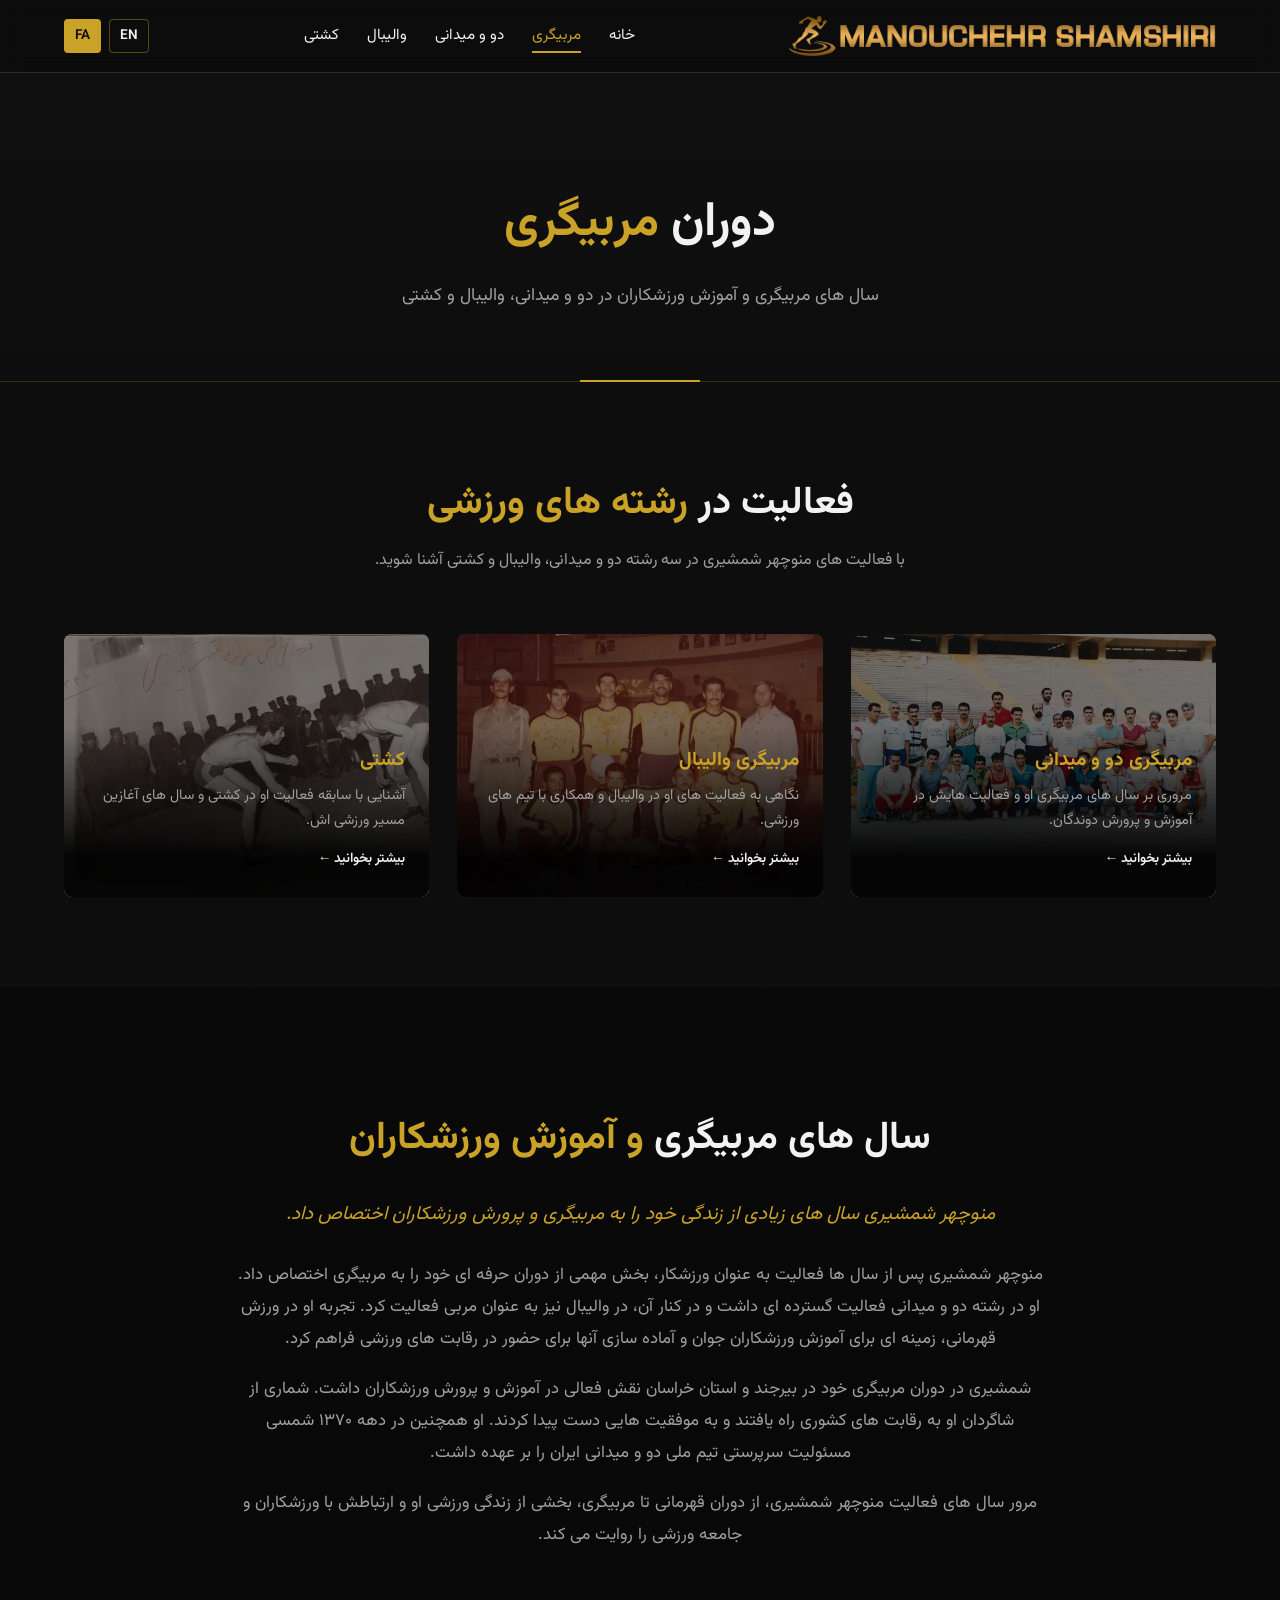
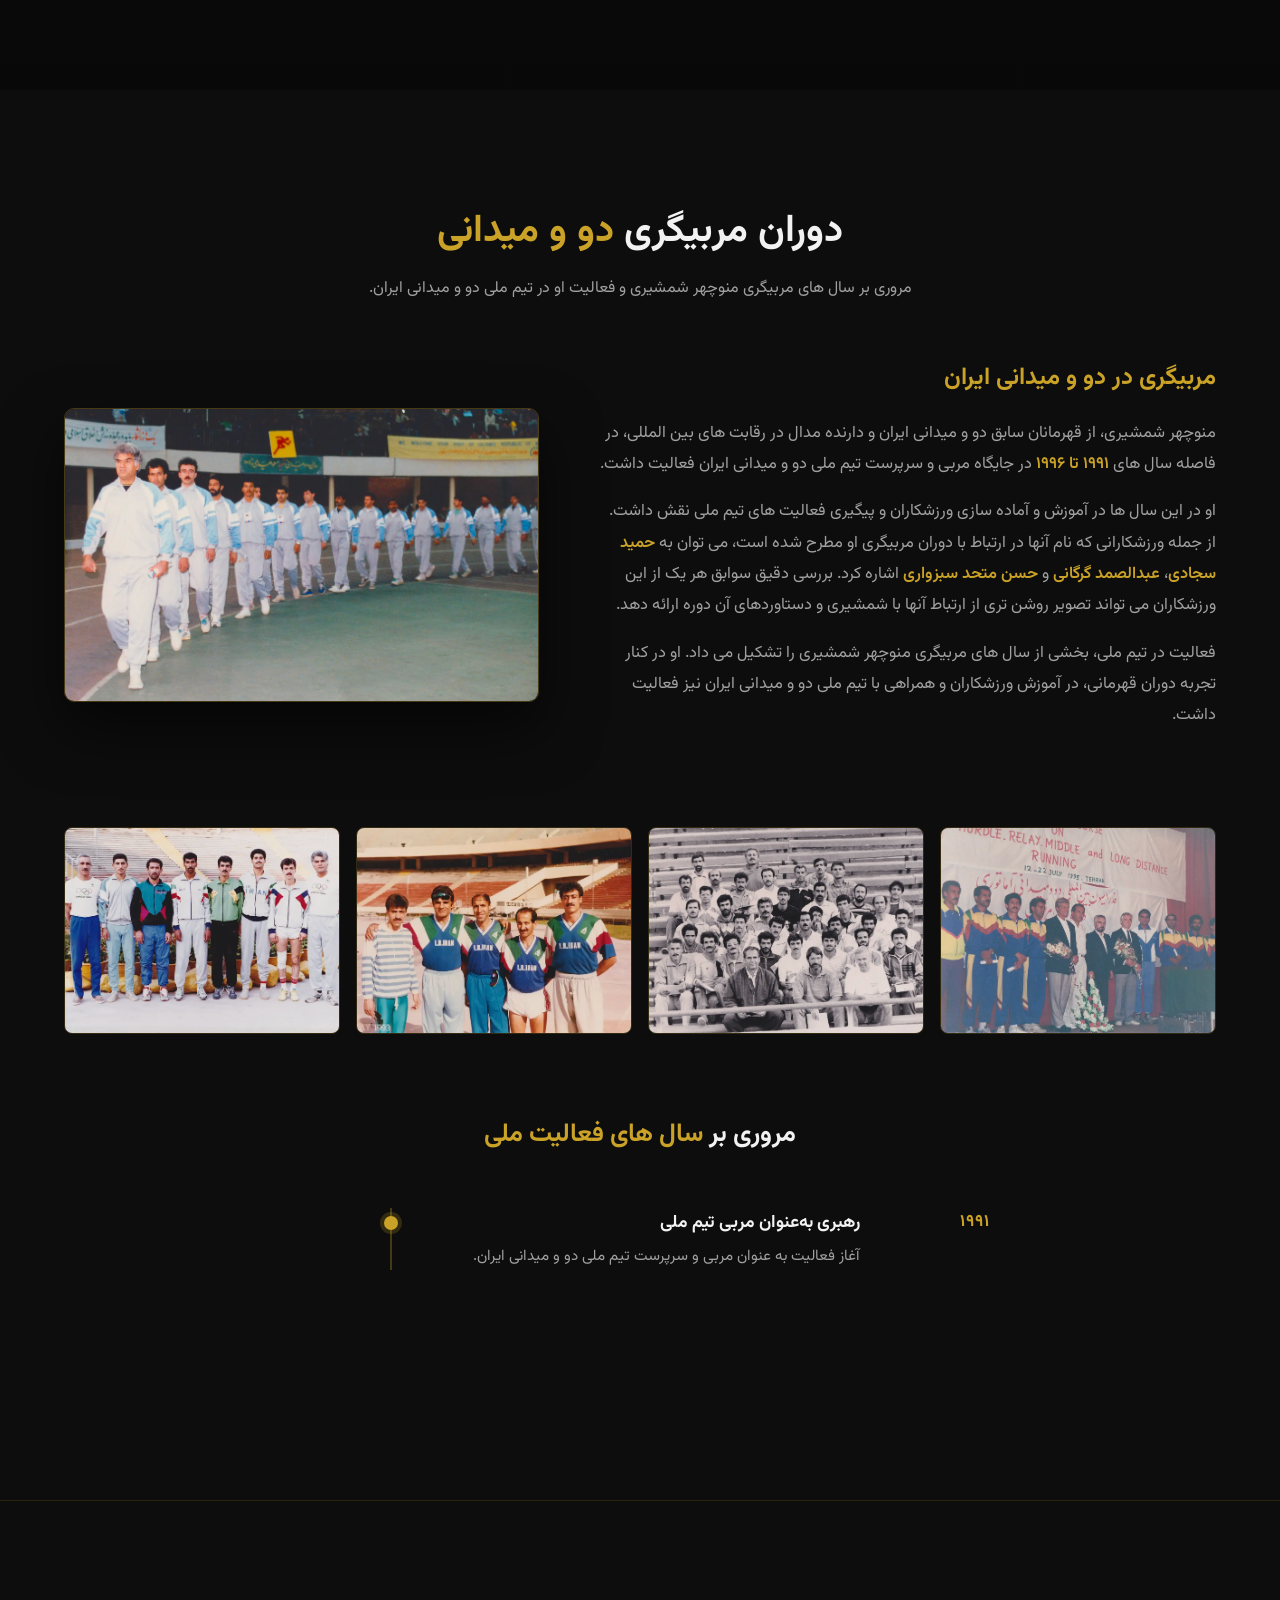
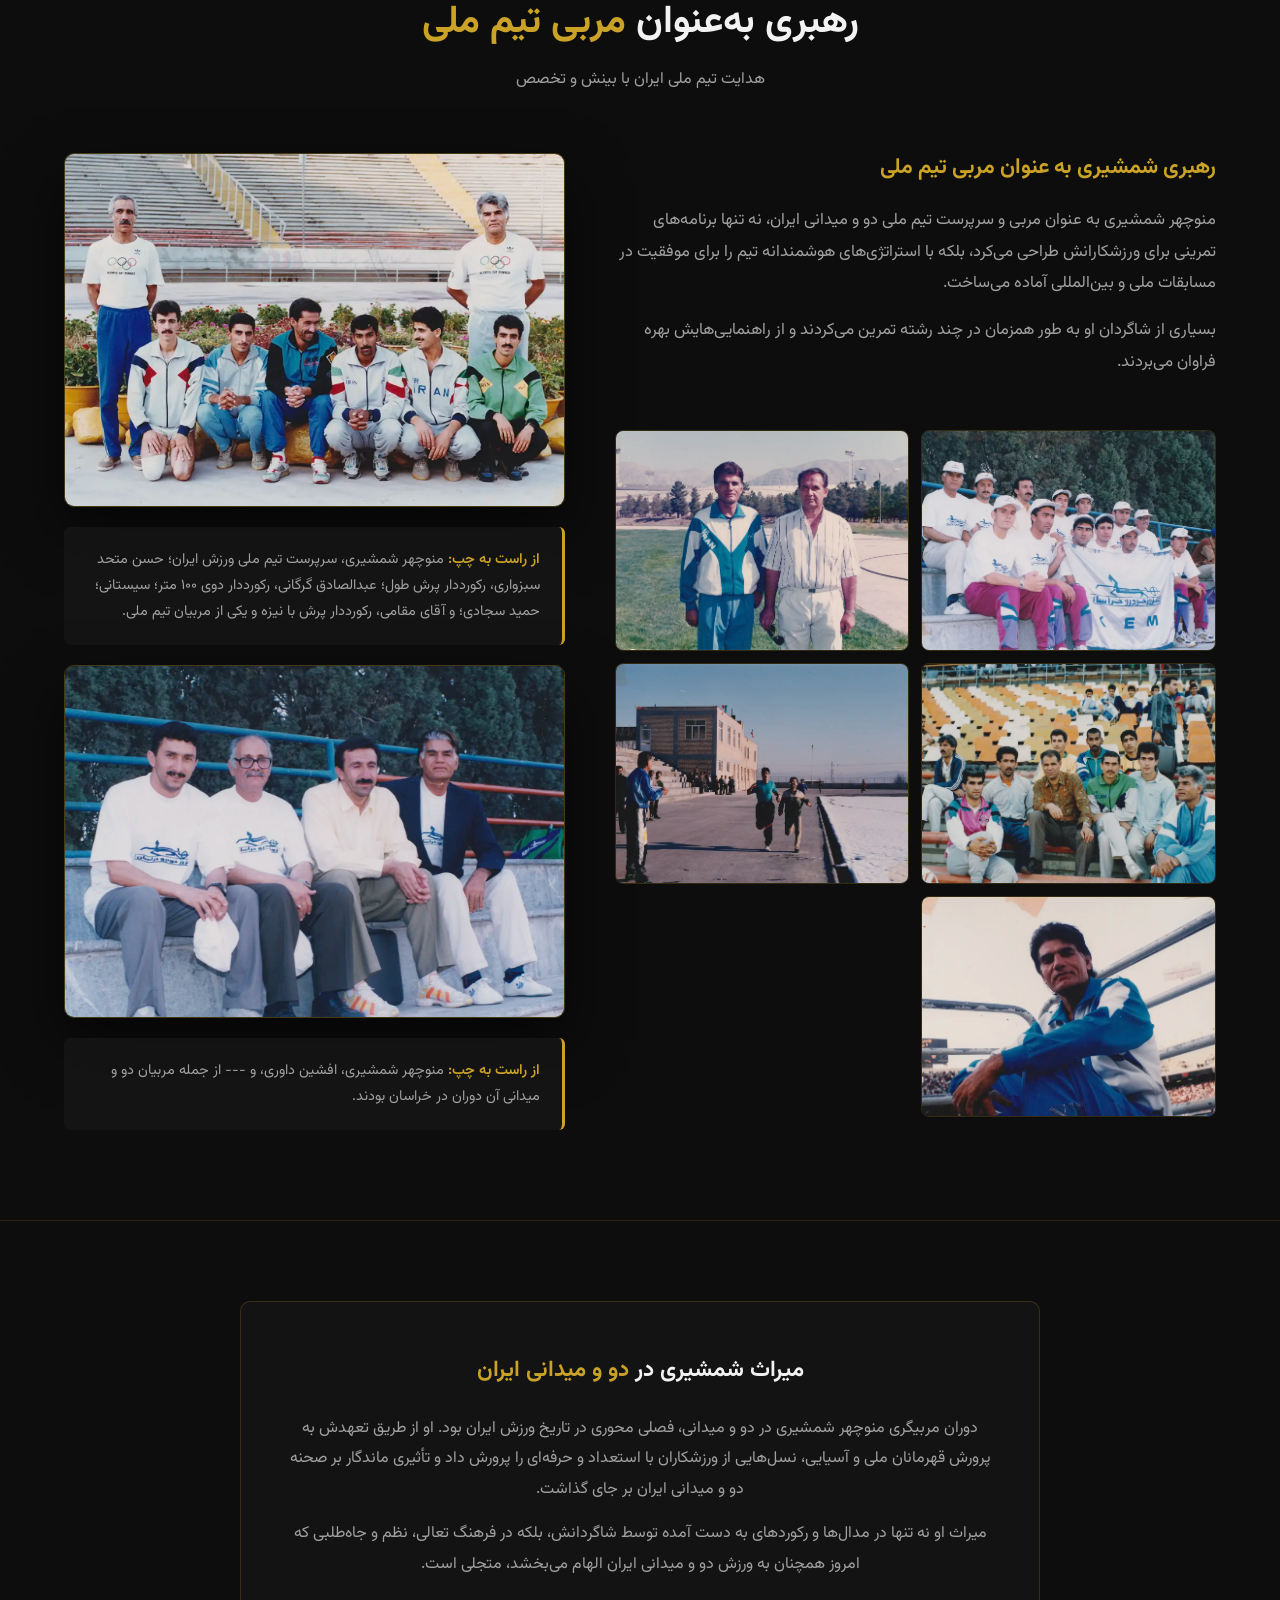
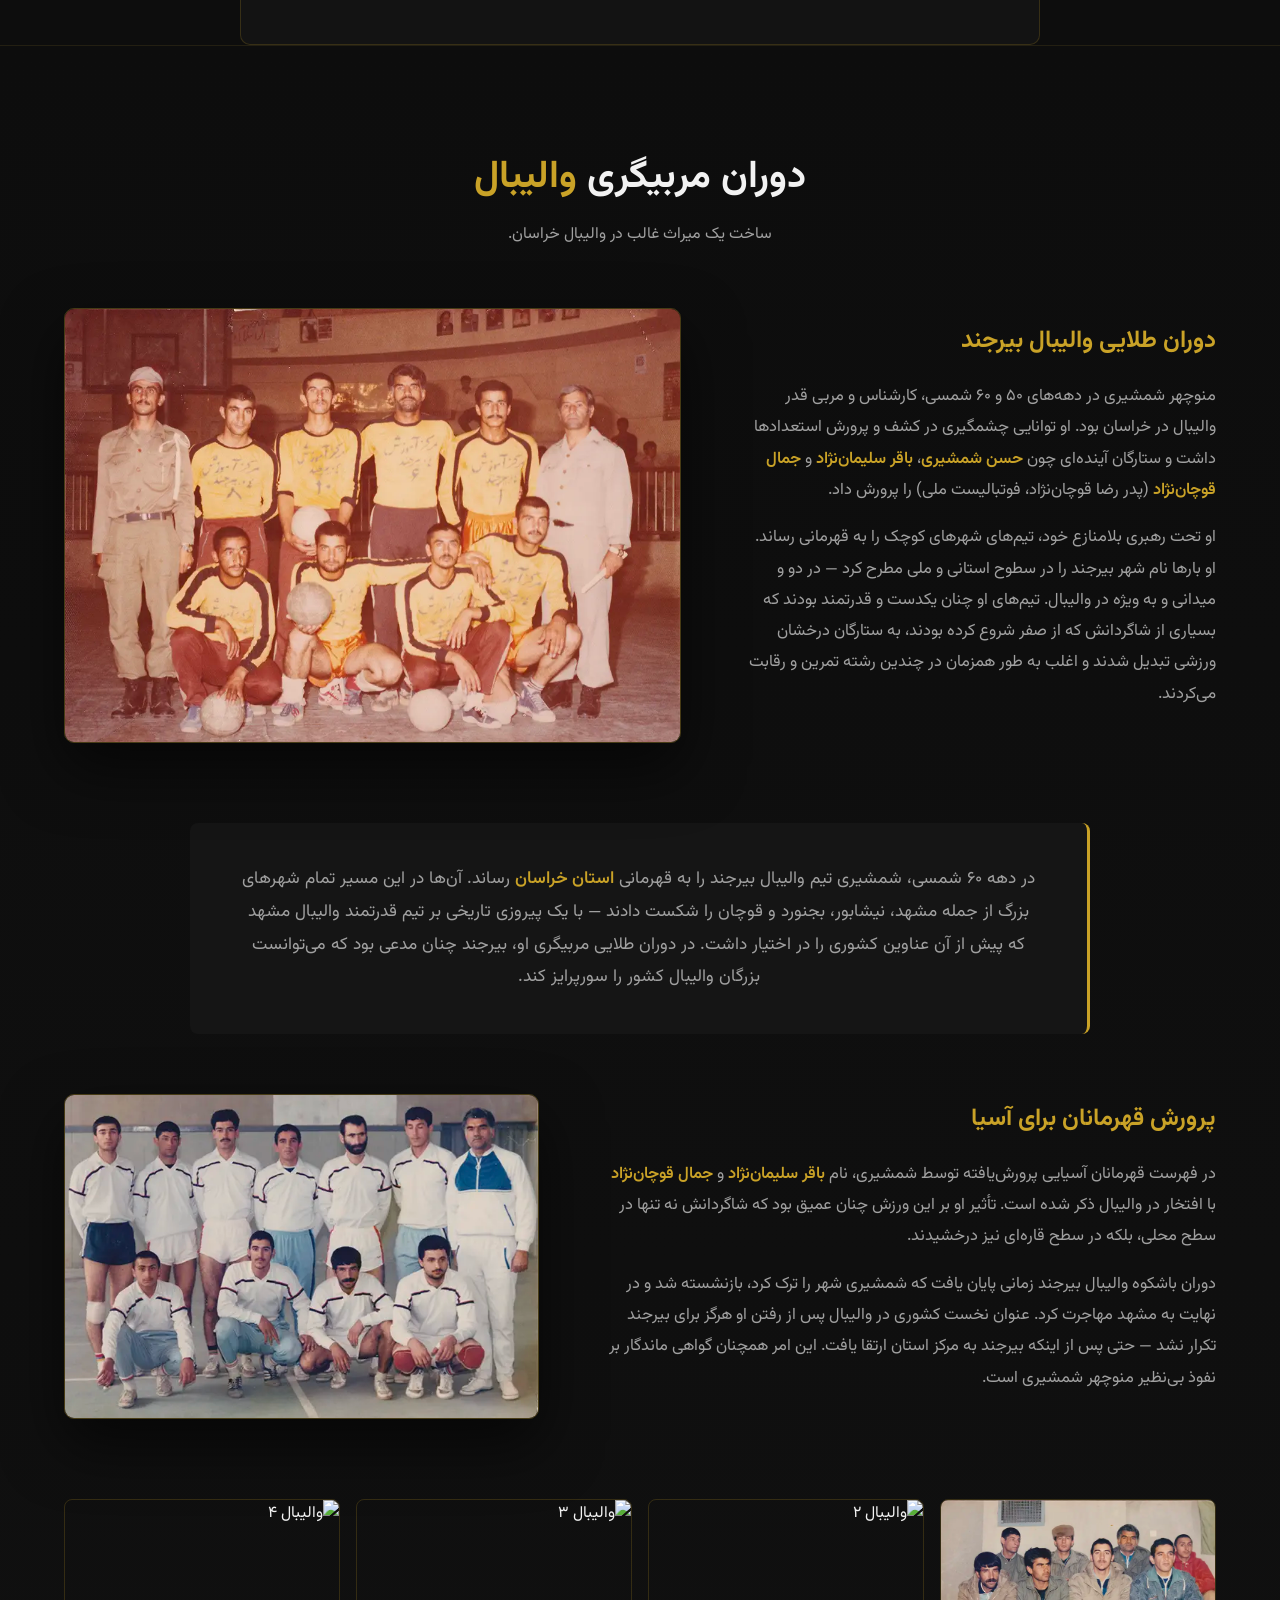
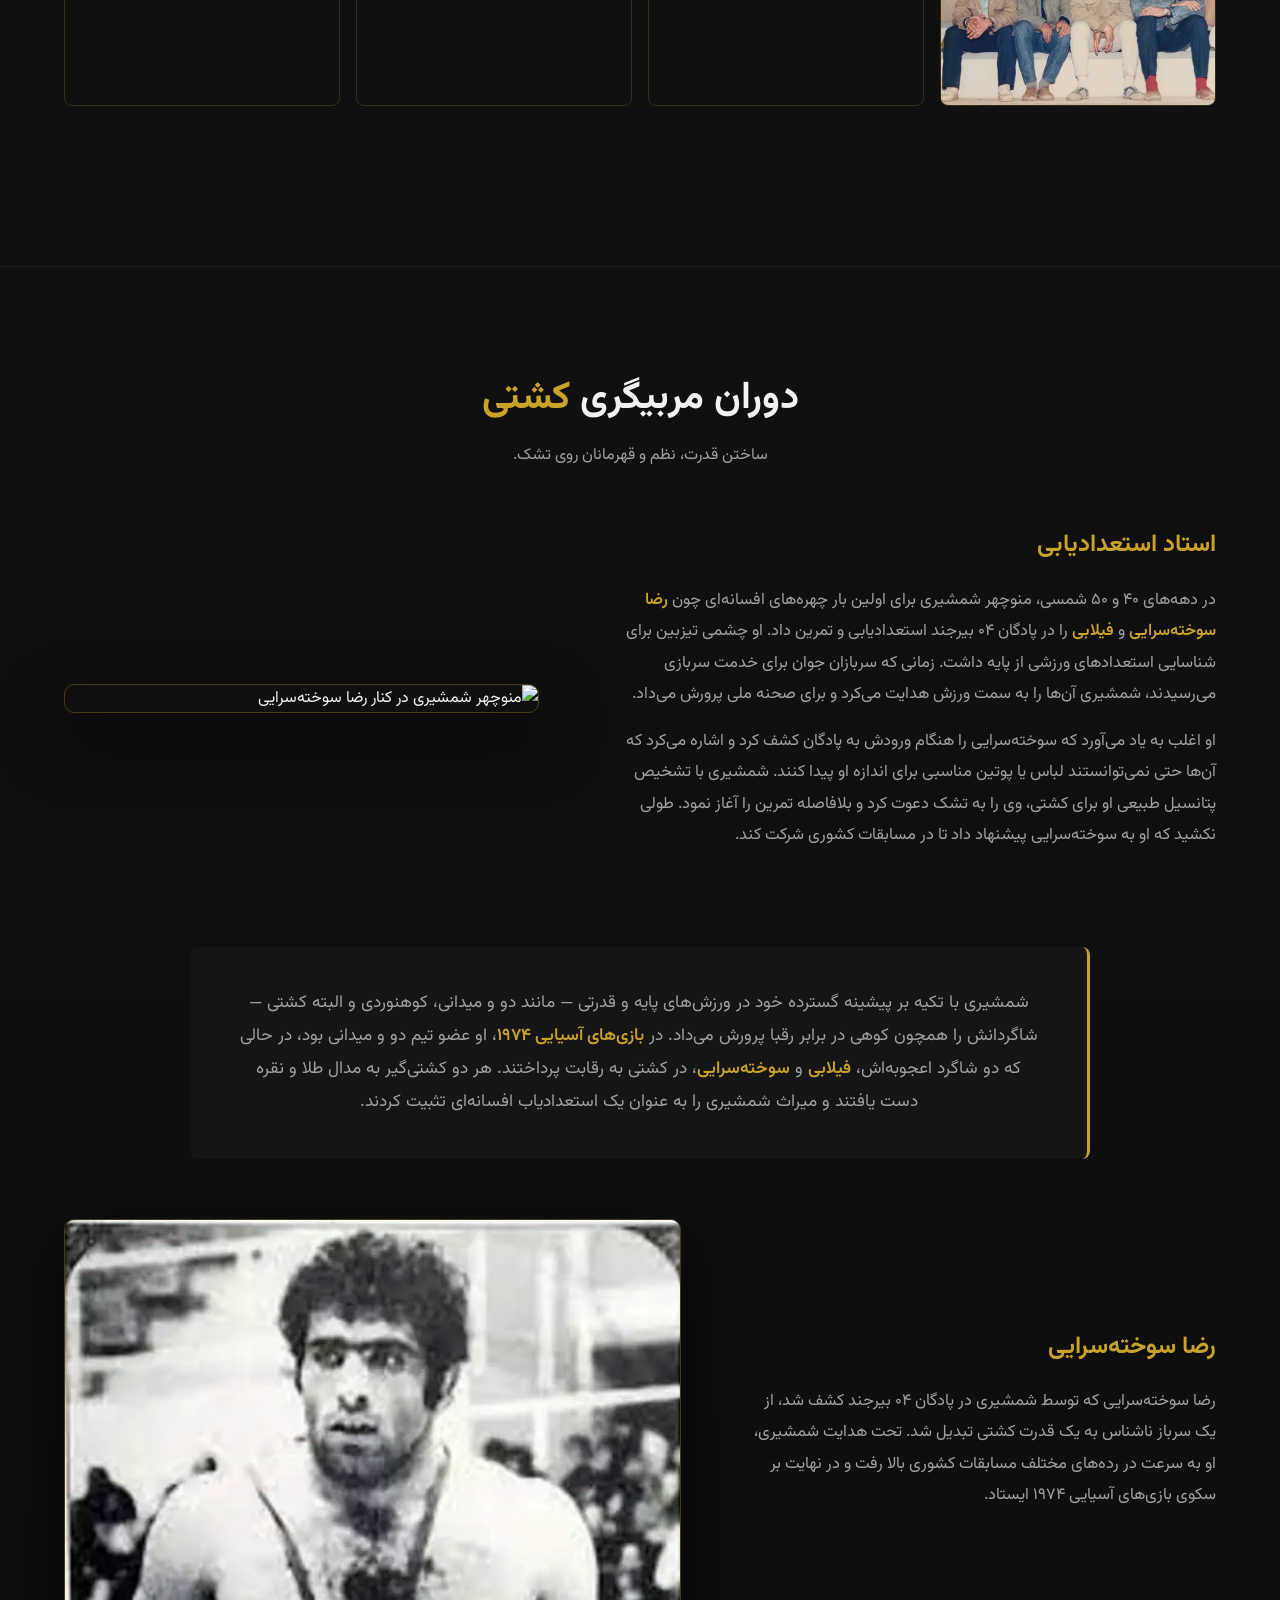
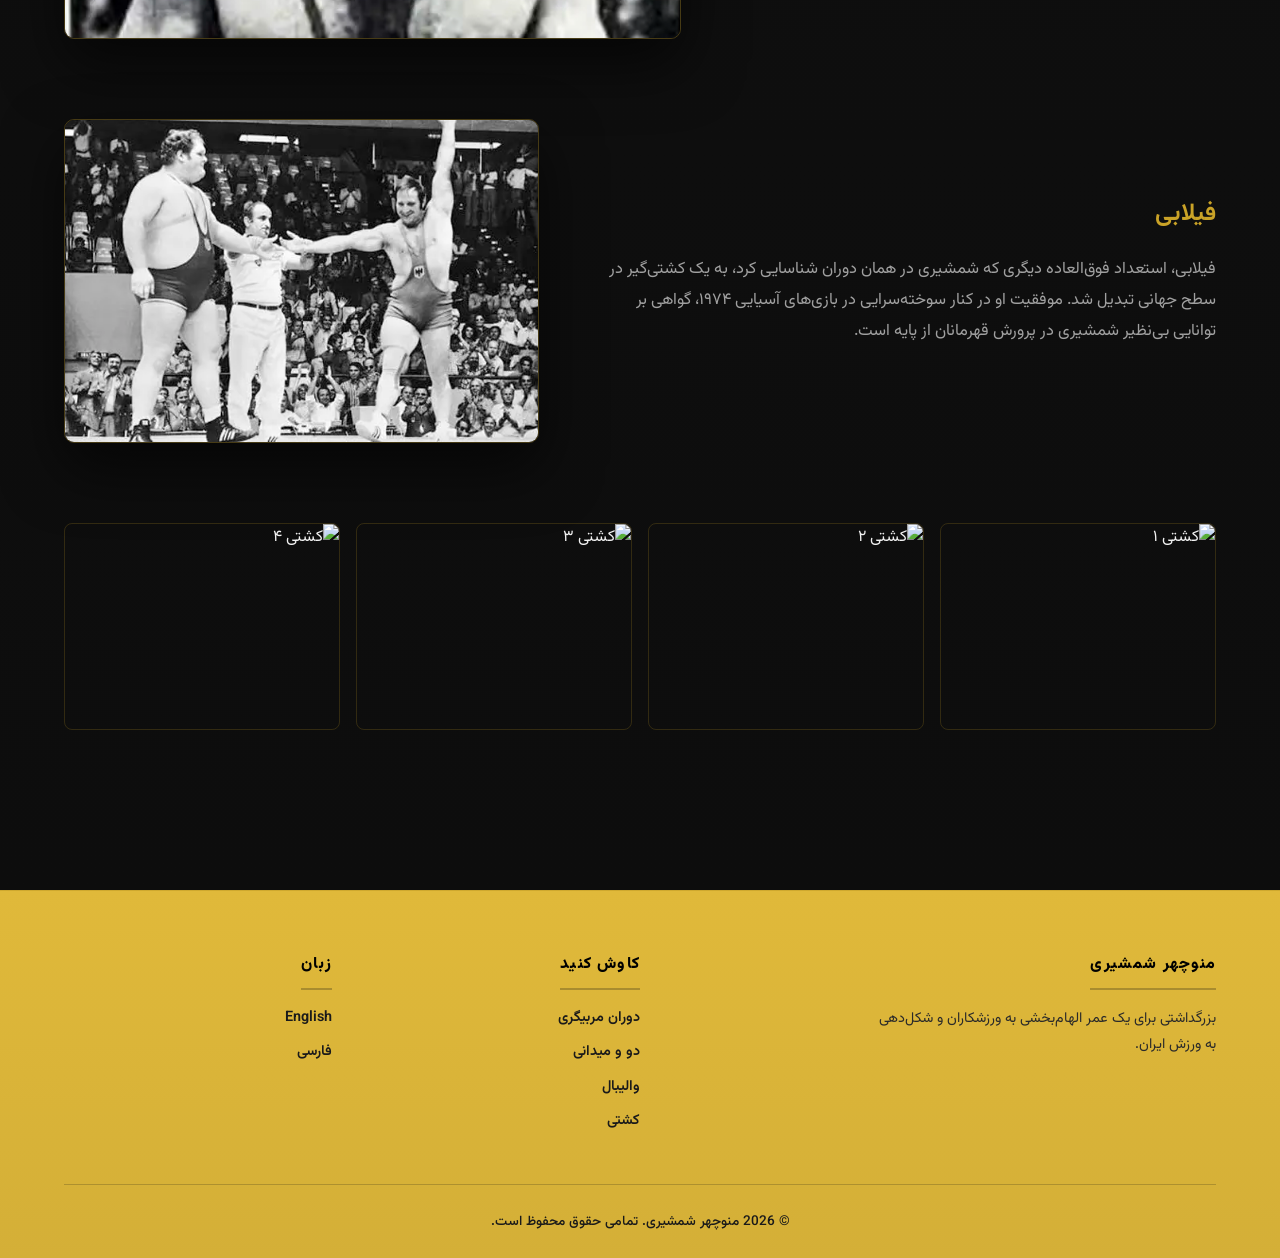
==== commit c5a72b32: "Update coaching.html" ====
--- a/fa/coaching.html
+++ b/fa/coaching.html
@@ -113,7 +113,7 @@
         </p>
       </div>
     </div>
-  
+  </section>
 
   <!-- ===== TRACK & FIELD COACHING ===== -->
   <section class="track-coaching-section" id="track-coaching">
@@ -170,74 +170,81 @@
         <ul class="timeline">
           <li>
             <span class="timeline-year">۱۹۹۱</span>
-            <div class="timeline
-      <!-- ===== LEADERSHIP SECTION (دو ستونه) ===== -->
-      <section class="leadership-section">
-        <div class="container">
-
-          <div class="section-title">
-            <h2>رهبری به‌عنوان <span>مربی تیم ملی</span></h2>
-            <p>هدایت تیم ملی ایران با بینش و تخصص</p>
+            <div class="timeline-content">
+              <h4>رهبری به‌عنوان مربی تیم ملی</h4>
+              <p>آغاز فعالیت به عنوان مربی و سرپرست تیم ملی دو و میدانی ایران.</p>
+            </div>
+          </li>
+        </ul>
+      </div>
+
+    </div>
+  </section>
+
+  <!-- ===== LEADERSHIP SECTION (دو ستونه) ===== -->
+  <section class="leadership-section">
+    <div class="container">
+
+      <div class="section-title">
+        <h2>رهبری به‌عنوان <span>مربی تیم ملی</span></h2>
+        <p>هدایت تیم ملی ایران با بینش و تخصص</p>
+      </div>
+
+      <div class="leadership-grid">
+
+        <!-- ستون راست (اول در RTL): متن + گالری -->
+        <div class="leadership-left">
+          <div class="leadership-text">
+            <h3>رهبری شمشیری به عنوان مربی تیم ملی</h3>
+            <p>
+              منوچهر شمشیری به عنوان مربی و سرپرست تیم ملی دو و میدانی ایران، نه تنها برنامه‌های تمرینی برای ورزشکارانش طراحی می‌کرد، بلکه با استراتژی‌های هوشمندانه تیم را برای موفقیت در مسابقات ملی و بین‌المللی آماده می‌ساخت.
+            </p>
+            <p>
+              بسیاری از شاگردان او به طور همزمان در چند رشته تمرین می‌کردند و از راهنمایی‌هایش بهره فراوان می‌بردند.
+            </p>
           </div>
 
-          <div class="leadership-grid">
-
-            <!-- ستون راست (اول در RTL): متن + گالری -->
-            <div class="leadership-left">
-              <div class="leadership-text">
-                <h3>رهبری شمشیری به عنوان مربی تیم ملی</h3>
-                <p>
-                  منوچهر شمشیری به عنوان مربی و سرپرست تیم ملی دو و میدانی ایران، نه تنها برنامه‌های تمرینی برای ورزشکارانش طراحی می‌کرد، بلکه با استراتژی‌های هوشمندانه تیم را برای موفقیت در مسابقات ملی و بین‌المللی آماده می‌ساخت.
-                </p>
-                <p>
-                  بسیاری از شاگردان او به طور همزمان در چند رشته تمرین می‌کردند و از راهنمایی‌هایش بهره فراوان می‌بردند.
-                </p>
-              </div>
-
-              <div class="gallery-4">
-                <figure><img src="../assets/images/pages/coaching/Manuchehr-Shamshiri-Irans-Track-Field-Coach-and-Talent-Maker-Legend-3.webp" alt="لحظه رهبری ۱" /></figure>
-                <figure><img src="../assets/images/pages/coaching/Manouchehr-Shamsheri-athletics-coach-on-the-track-alongside-a-colleague.webp" alt="لحظه رهبری ۲" /></figure>
-                <figure><img src="../assets/images/pages/coaching/Manouchehr-Shamsheri-sitting-on-the-stadium-benches-alongside-several-of-his-students.webp" alt="لحظه رهبری ۳" /></figure>
-                <figure><img src="../assets/images/pages/coaching/Manuchehr-Shamshiri-Irans-Track-Field-Coach-and-Talent-Maker-Legend-7.webp" alt="لحظه رهبری ۴" /></figure>
-                <figure><img src="../assets/images/pages/coaching/Manuchehr-Shamshiri-Irans-Track-Field-Coach-and-Talent-Maker-Legend-1.webp" alt="لحظه رهبری ۵" /></figure>
-              </div>
-            </div>
-
-            <!-- ستون چپ (دوم در RTL): عکس بزرگ + کپشن -->
-            <figure class="leadership-right">
-              <img
-                src="../assets/images/pages/coaching/Manuchehr-Shamshiri-Irans-Track-Field-Coach-and-Talent-Maker-Legend-4.webp"
-                alt="منوچهر شمشیری در کنار تیم ملی دو و میدانی و کادر فنی ایران" />
-              <figcaption>
-                <strong>از راست به چپ:</strong> منوچهر شمشیری، سرپرست تیم ملی ورزش ایران؛ حسن متحد سبزواری، رکورددار پرش طول؛ عبدالصادق گرگانی، رکورددار دوی ۱۰۰ متر؛ سیستانی؛ حمید سجادی؛ و آقای مقامی، رکورددار پرش با نیزه و یکی از مربیان تیم ملی.
-              </figcaption>
-
-              <img
-                src="../assets/images/pages/coaching/Manouchehr-Shamsheri-athletics-coach-of-Iran-alongside-four-other-coaches-the-person-next-to-him-is-Afshin-Davari.webp"
-                alt="منوچهر شمشیری در کنار مربیان تیم ملی دو و میدانی ایران" />
-              <figcaption>
-                <strong>از راست به چپ:</strong> منوچهر شمشیری، افشین داوری، و --- از جمله مربیان دو و میدانی آن دوران در خراسان بودند.
-              </figcaption>
-            </figure>
-
+          <div class="gallery-4">
+            <figure><img src="../assets/images/pages/coaching/Manuchehr-Shamshiri-Irans-Track-Field-Coach-and-Talent-Maker-Legend-3.webp" alt="لحظه رهبری ۱" /></figure>
+            <figure><img src="../assets/images/pages/coaching/Manouchehr-Shamsheri-athletics-coach-on-the-track-alongside-a-colleague.webp" alt="لحظه رهبری ۲" /></figure>
+            <figure><img src="../assets/images/pages/coaching/Manouchehr-Shamsheri-sitting-on-the-stadium-benches-alongside-several-of-his-students.webp" alt="لحظه رهبری ۳" /></figure>
+            <figure><img src="../assets/images/pages/coaching/Manuchehr-Shamshiri-Irans-Track-Field-Coach-and-Talent-Maker-Legend-7.webp" alt="لحظه رهبری ۴" /></figure>
+            <figure><img src="../assets/images/pages/coaching/Manuchehr-Shamshiri-Irans-Track-Field-Coach-and-Talent-Maker-Legend-1.webp" alt="لحظه رهبری ۵" /></figure>
           </div>
-
-        </div>
-      </section>
-
-      <!-- نقل قول / متن پایانی -->
-      <div class="legacy-note">
-        <h3>میراث شمشیری در <span>دو و میدانی ایران</span></h3>
-        <p>
-          دوران مربیگری منوچهر شمشیری در دو و میدانی، فصلی محوری در تاریخ ورزش ایران بود. او از طریق تعهدش به پرورش قهرمانان ملی و آسیایی، نسل‌هایی از ورزشکاران با استعداد و حرفه‌ای را پرورش داد و تأثیری ماندگار بر صحنه دو و میدانی ایران بر جای گذاشت.
-        </p>
-        <p>
-          میراث او نه تنها در مدال‌ها و رکوردهای به دست آمده توسط شاگردانش، بلکه در فرهنگ تعالی، نظم و جاه‌طلبی که امروز همچنان به ورزش دو و میدانی ایران الهام می‌بخشد، متجلی است.
-        </p>
-      </div>
-
-    </div>
-  </section>
+        </div>
+
+        <!-- ستون چپ (دوم در RTL): عکس بزرگ + کپشن -->
+        <figure class="leadership-right">
+          <img
+            src="../assets/images/pages/coaching/Manuchehr-Shamshiri-Irans-Track-Field-Coach-and-Talent-Maker-Legend-4.webp"
+            alt="منوچهر شمشیری در کنار تیم ملی دو و میدانی و کادر فنی ایران" />
+          <figcaption>
+            <strong>از راست به چپ:</strong> منوچهر شمشیری، سرپرست تیم ملی ورزش ایران؛ حسن متحد سبزواری، رکورددار پرش طول؛ عبدالصادق گرگانی، رکورددار دوی ۱۰۰ متر؛ سیستانی؛ حمید سجادی؛ و آقای مقامی، رکورددار پرش با نیزه و یکی از مربیان تیم ملی.
+          </figcaption>
+
+          <img
+            src="../assets/images/pages/coaching/Manouchehr-Shamsheri-athletics-coach-of-Iran-alongside-four-other-coaches-the-person-next-to-him-is-Afshin-Davari.webp"
+            alt="منوچهر شمشیری در کنار مربیان تیم ملی دو و میدانی ایران" />
+          <figcaption>
+            <strong>از راست به چپ:</strong> منوچهر شمشیری، افشین داوری، و --- از جمله مربیان دو و میدانی آن دوران در خراسان بودند.
+          </figcaption>
+        </figure>
+
+      </div>
+
+    </div>
+  </section>
+
+  <!-- نقل قول / متن پایانی -->
+  <div class="legacy-note">
+    <h3>میراث شمشیری در <span>دو و میدانی ایران</span></h3>
+    <p>
+      دوران مربیگری منوچهر شمشیری در دو و میدانی، فصلی محوری در تاریخ ورزش ایران بود. او از طریق تعهدش به پرورش قهرمانان ملی و آسیایی، نسل‌هایی از ورزشکاران با استعداد و حرفه‌ای را پرورش داد و تأثیری ماندگار بر صحنه دو و میدانی ایران بر جای گذاشت.
+    </p>
+    <p>
+      میراث او نه تنها در مدال‌ها و رکوردهای به دست آمده توسط شاگردانش، بلکه در فرهنگ تعالی، نظم و جاه‌طلبی که امروز همچنان به ورزش دو و میدانی ایران الهام می‌بخشد، متجلی است.
+    </p>
+  </div>
 
   <!-- ===== VOLLEYBALL COACHING ===== -->
   <section class="volleyball-coaching-section" id="volleyball-coaching">
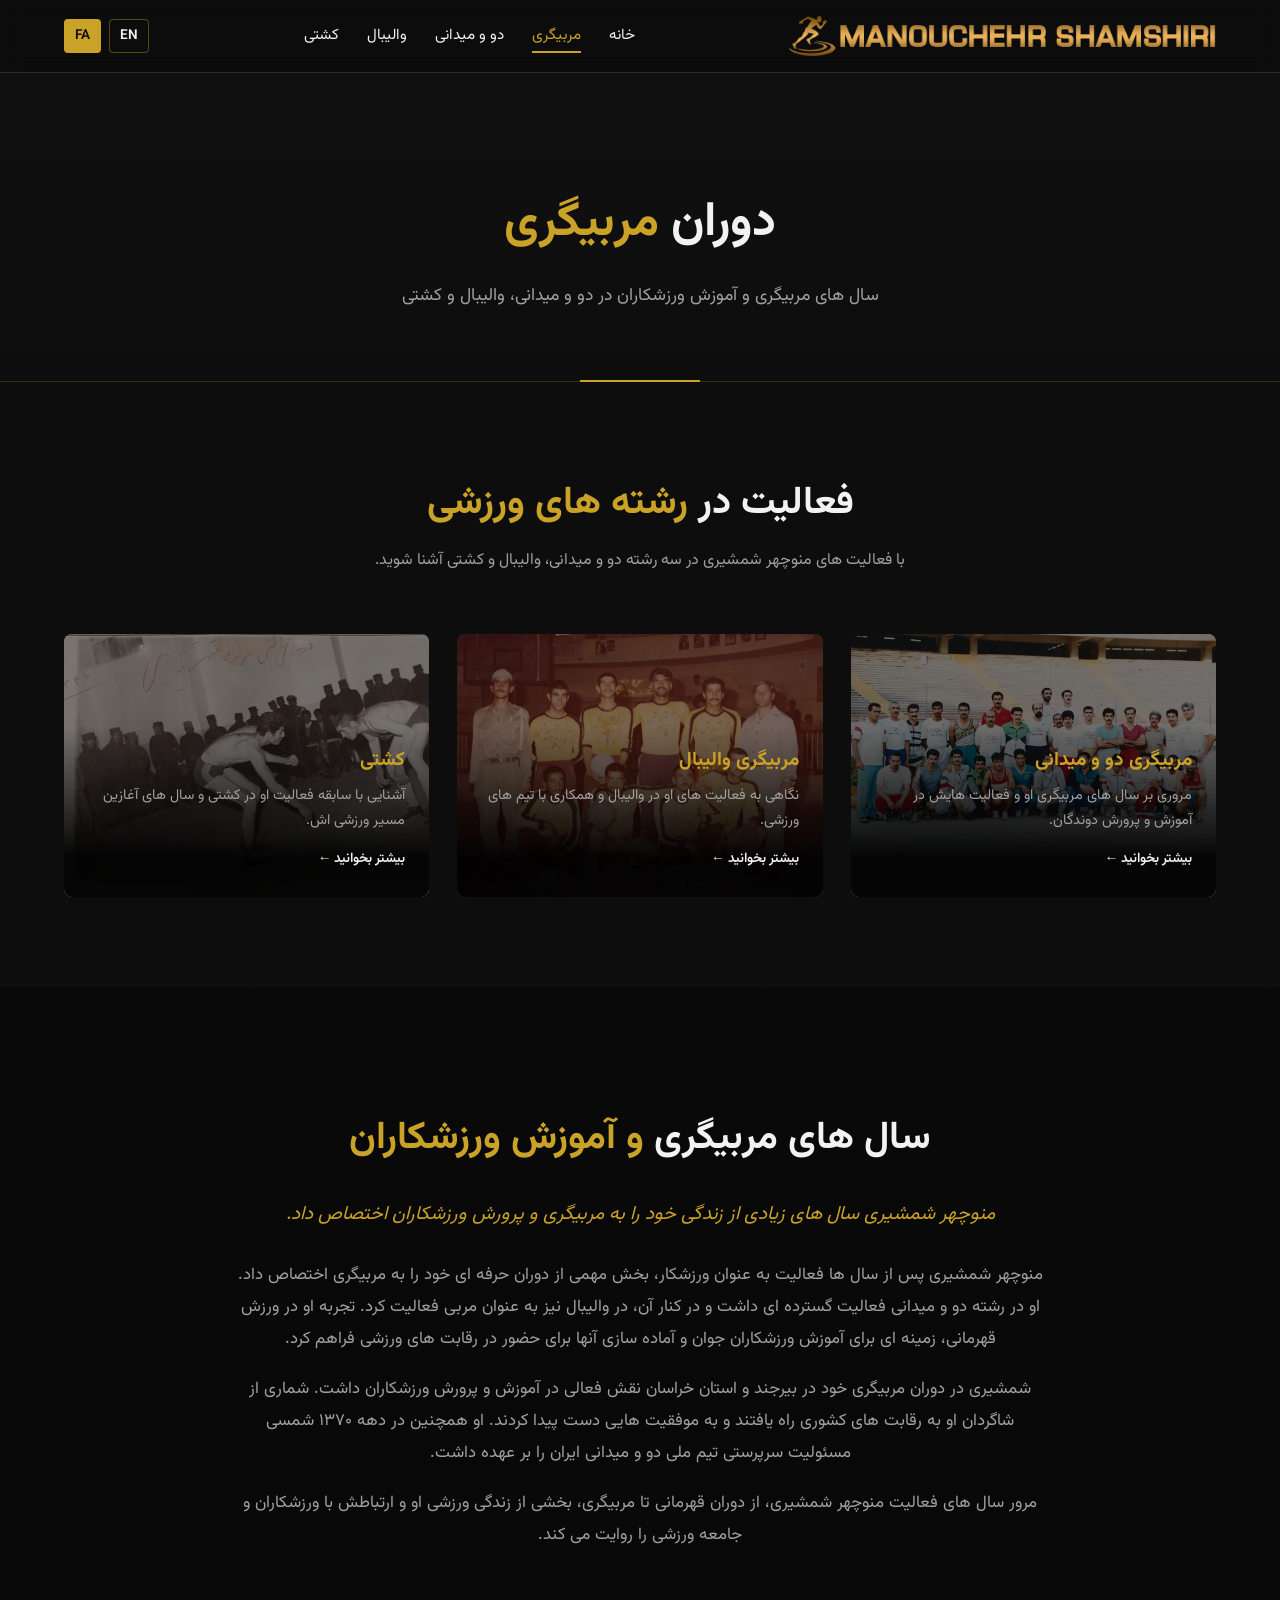
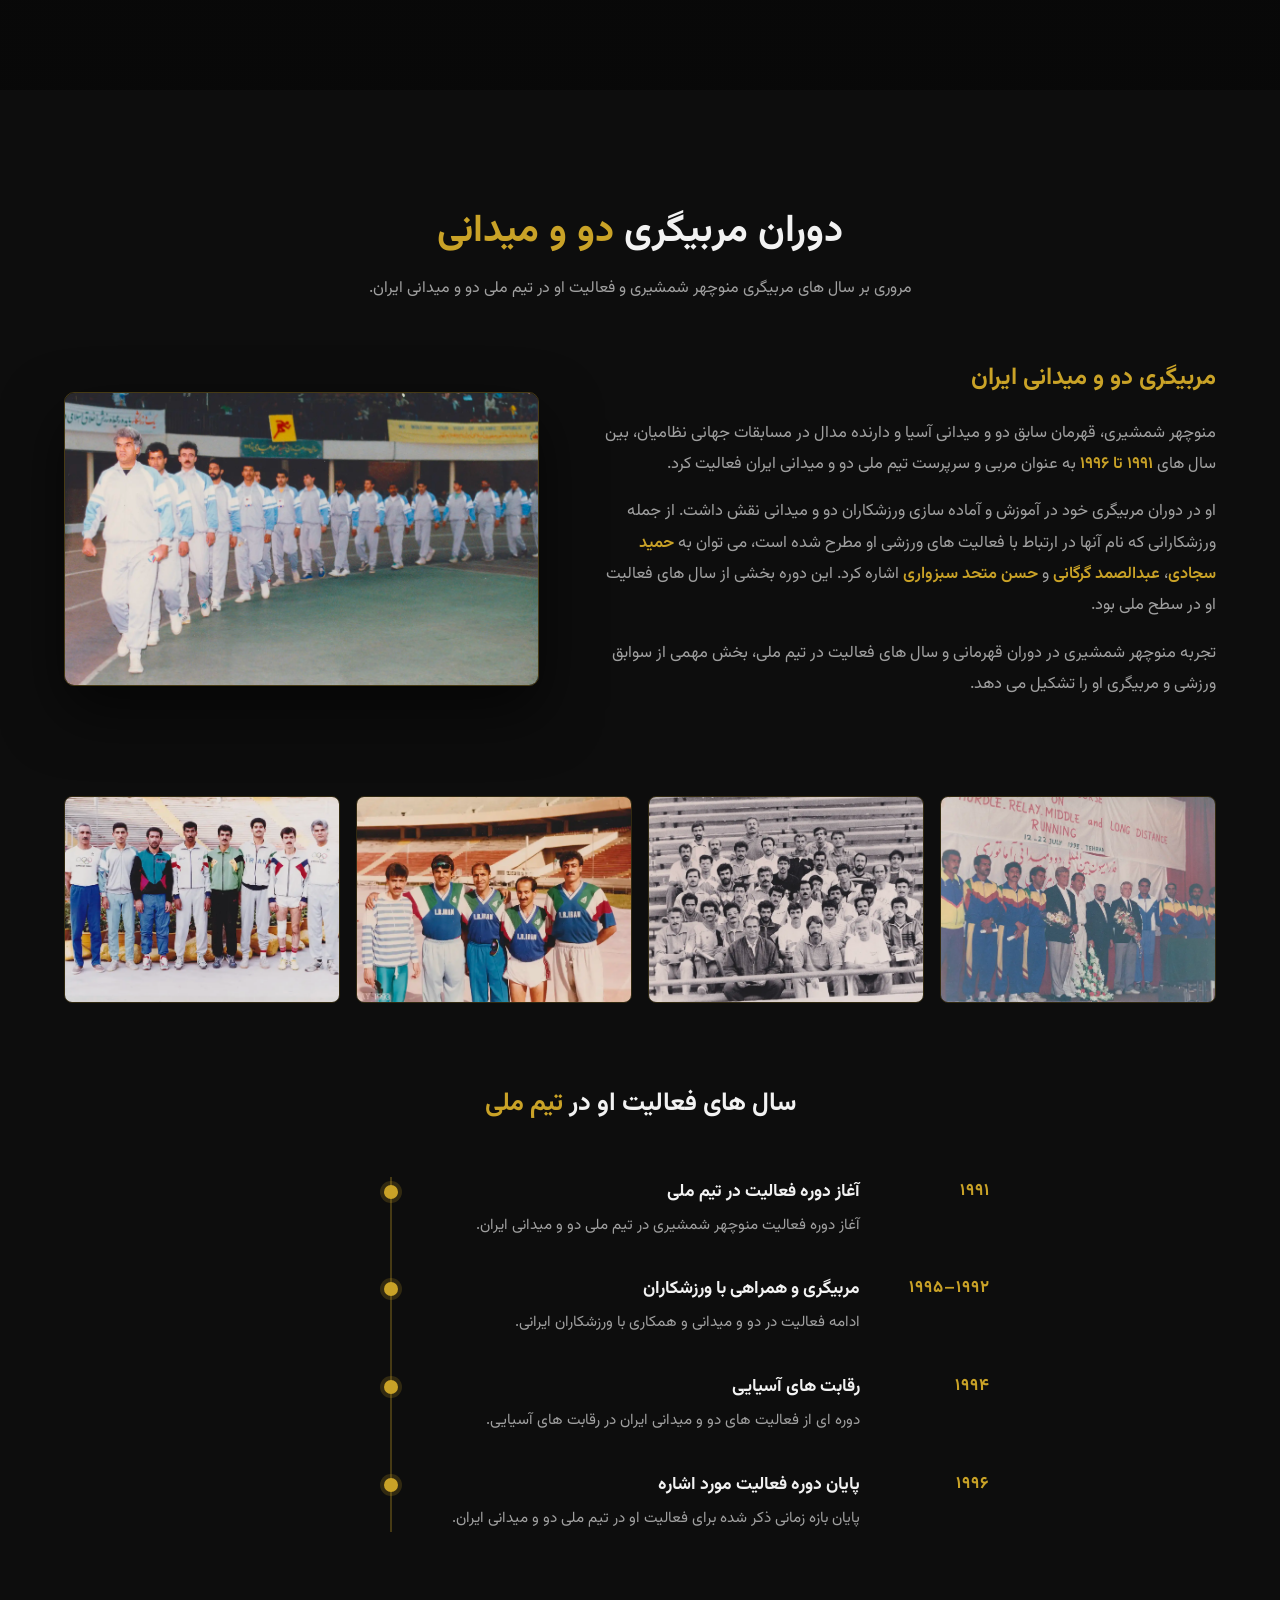
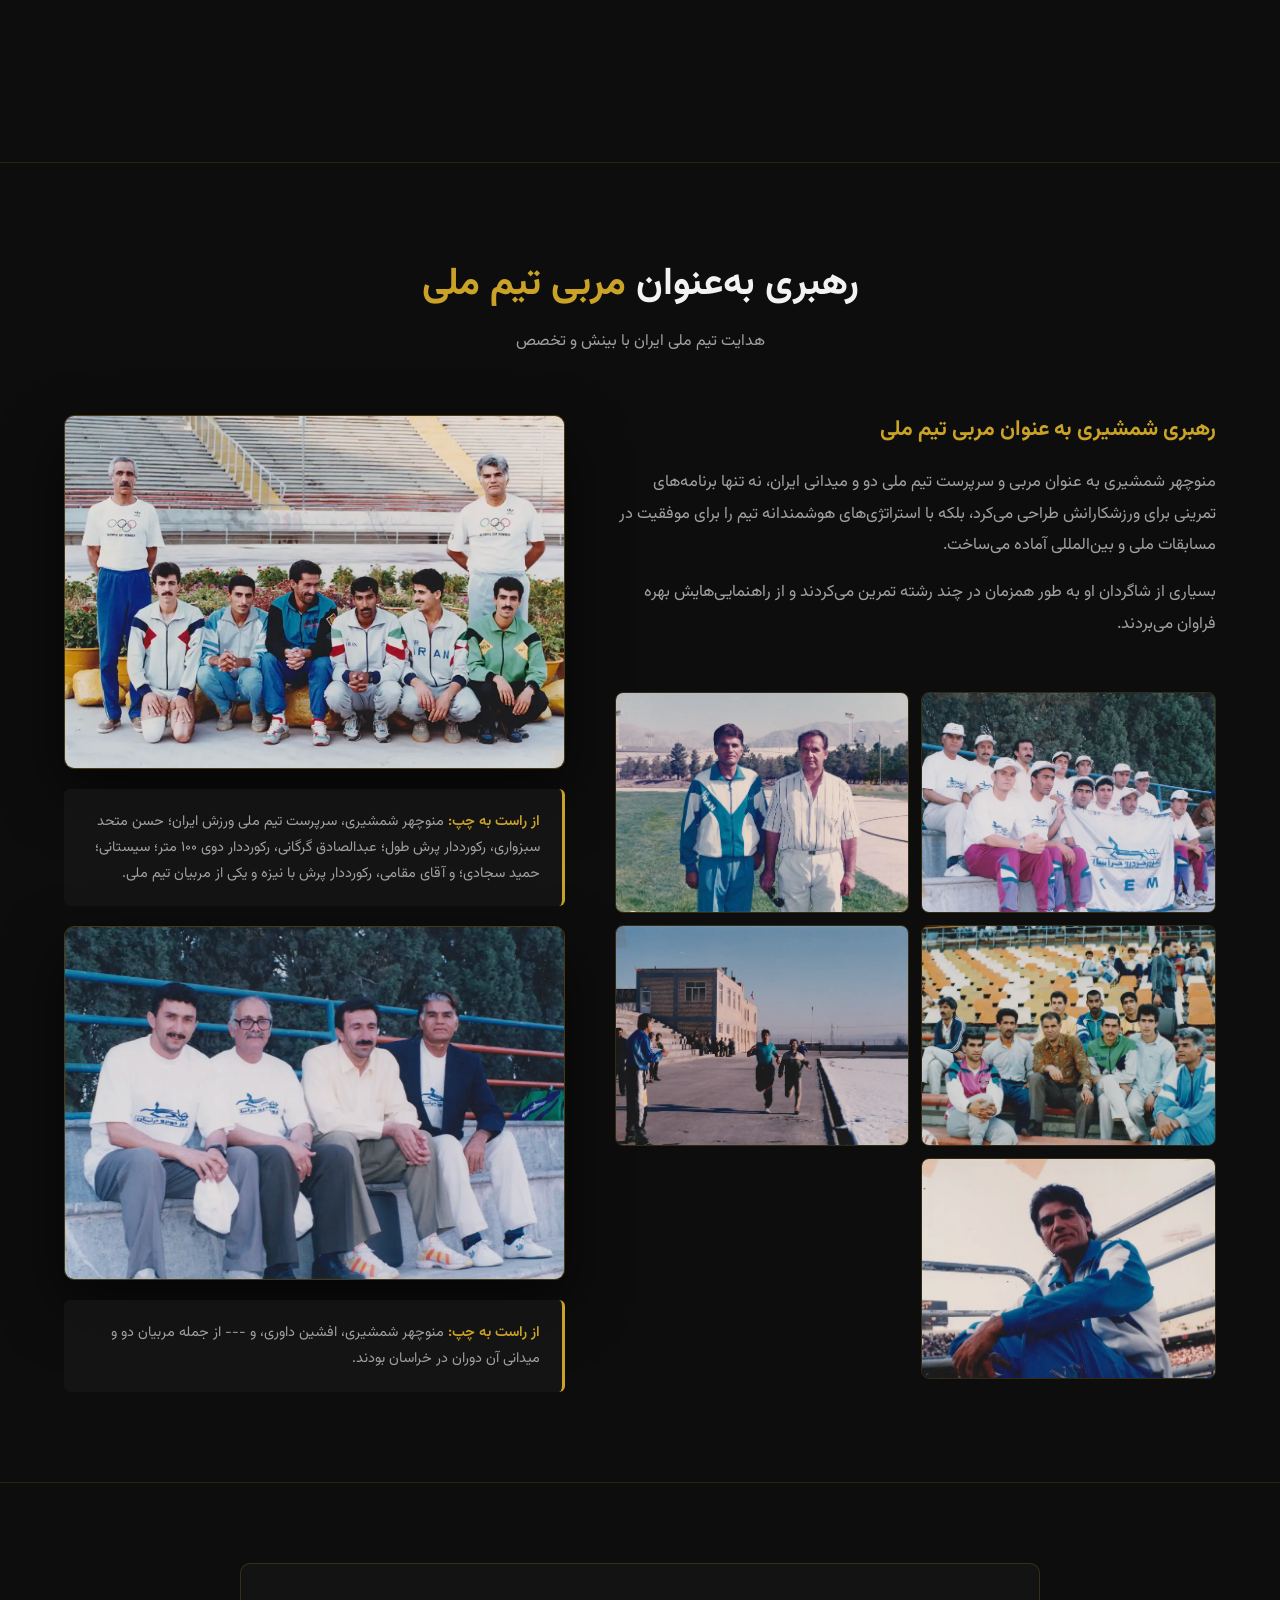
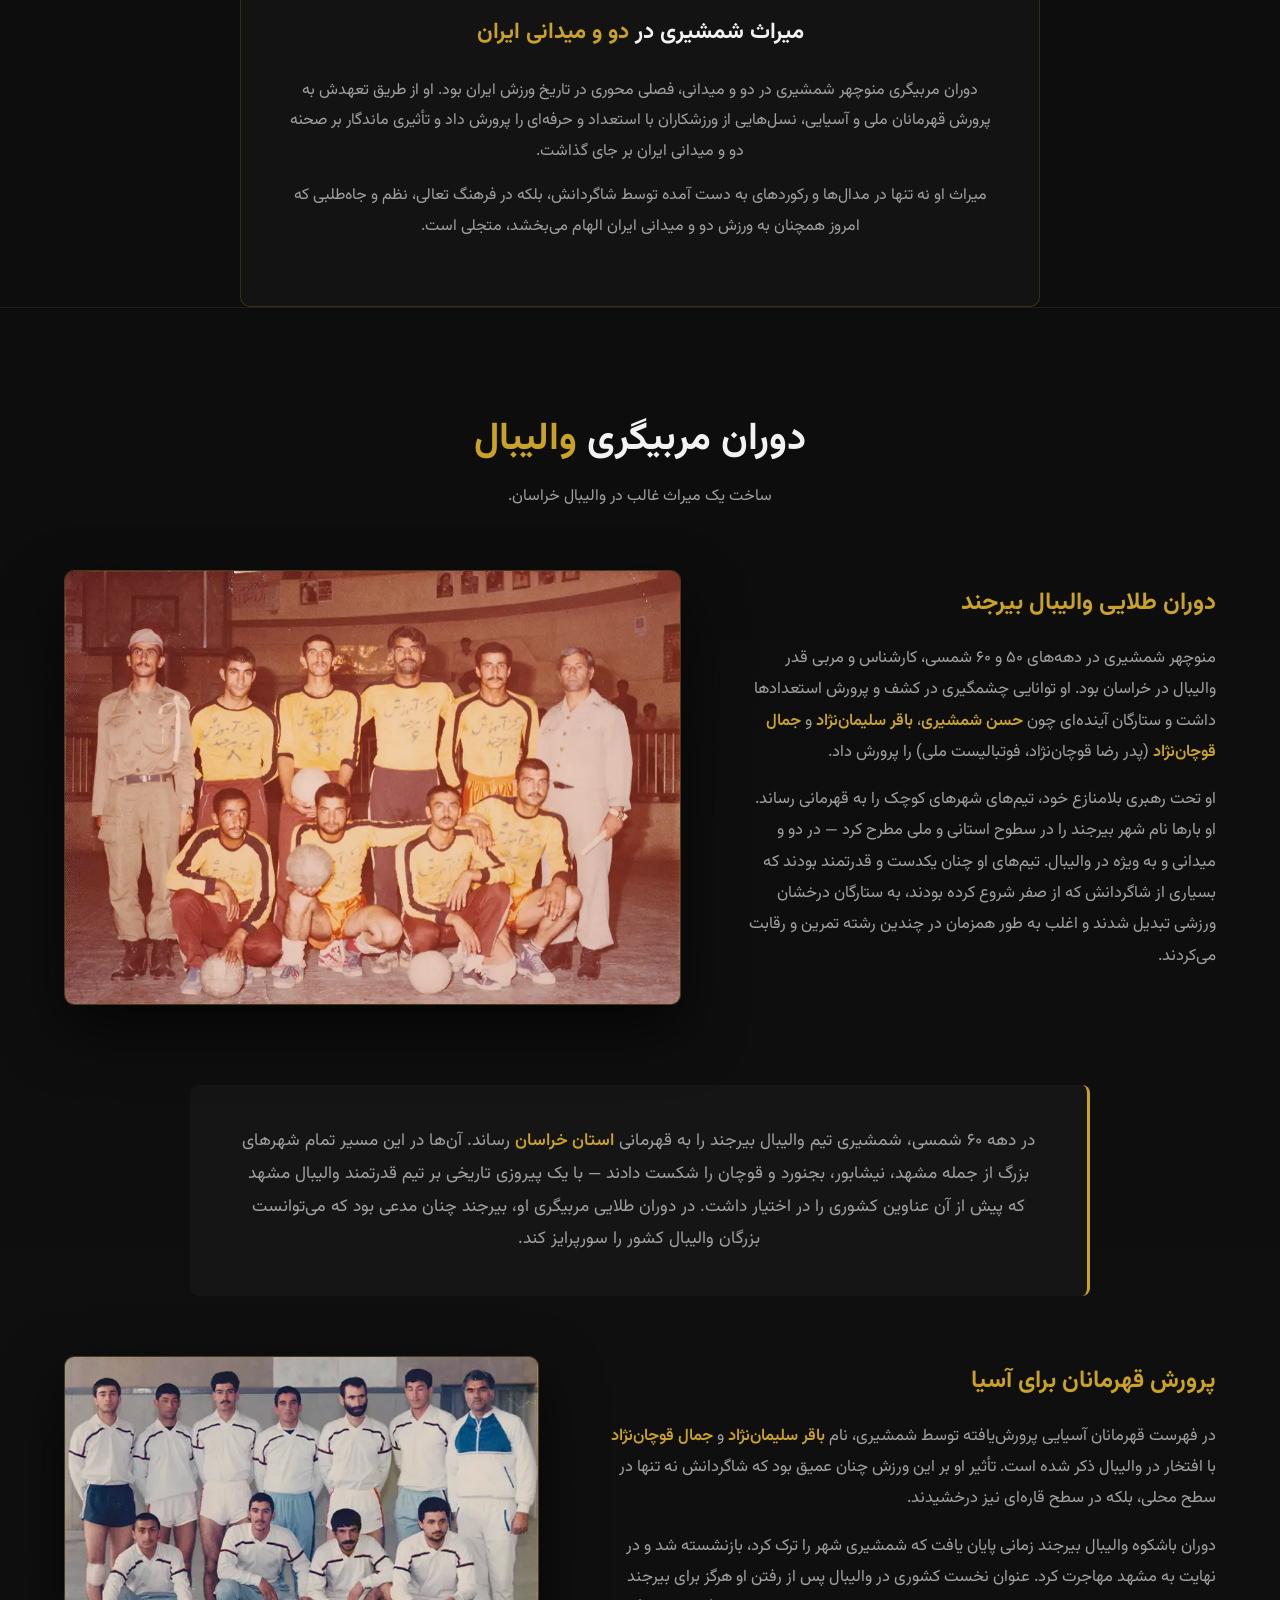
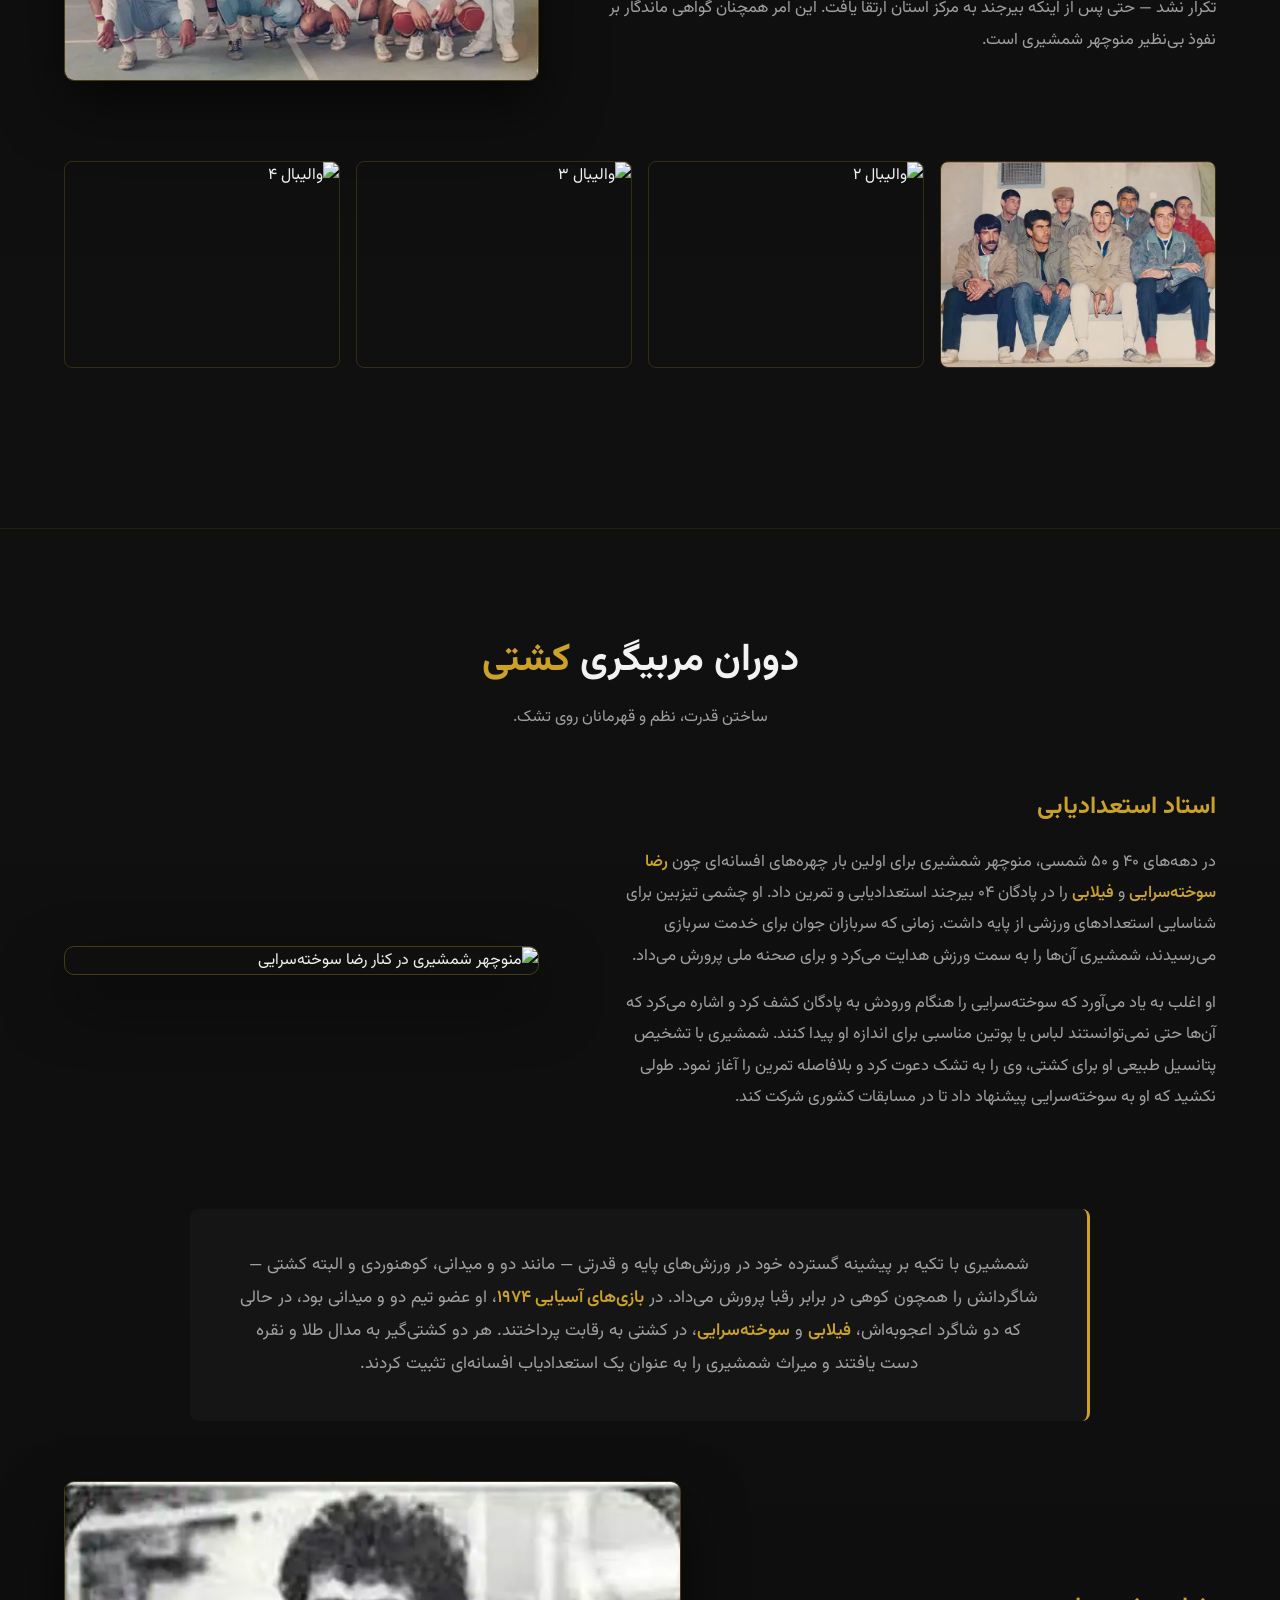
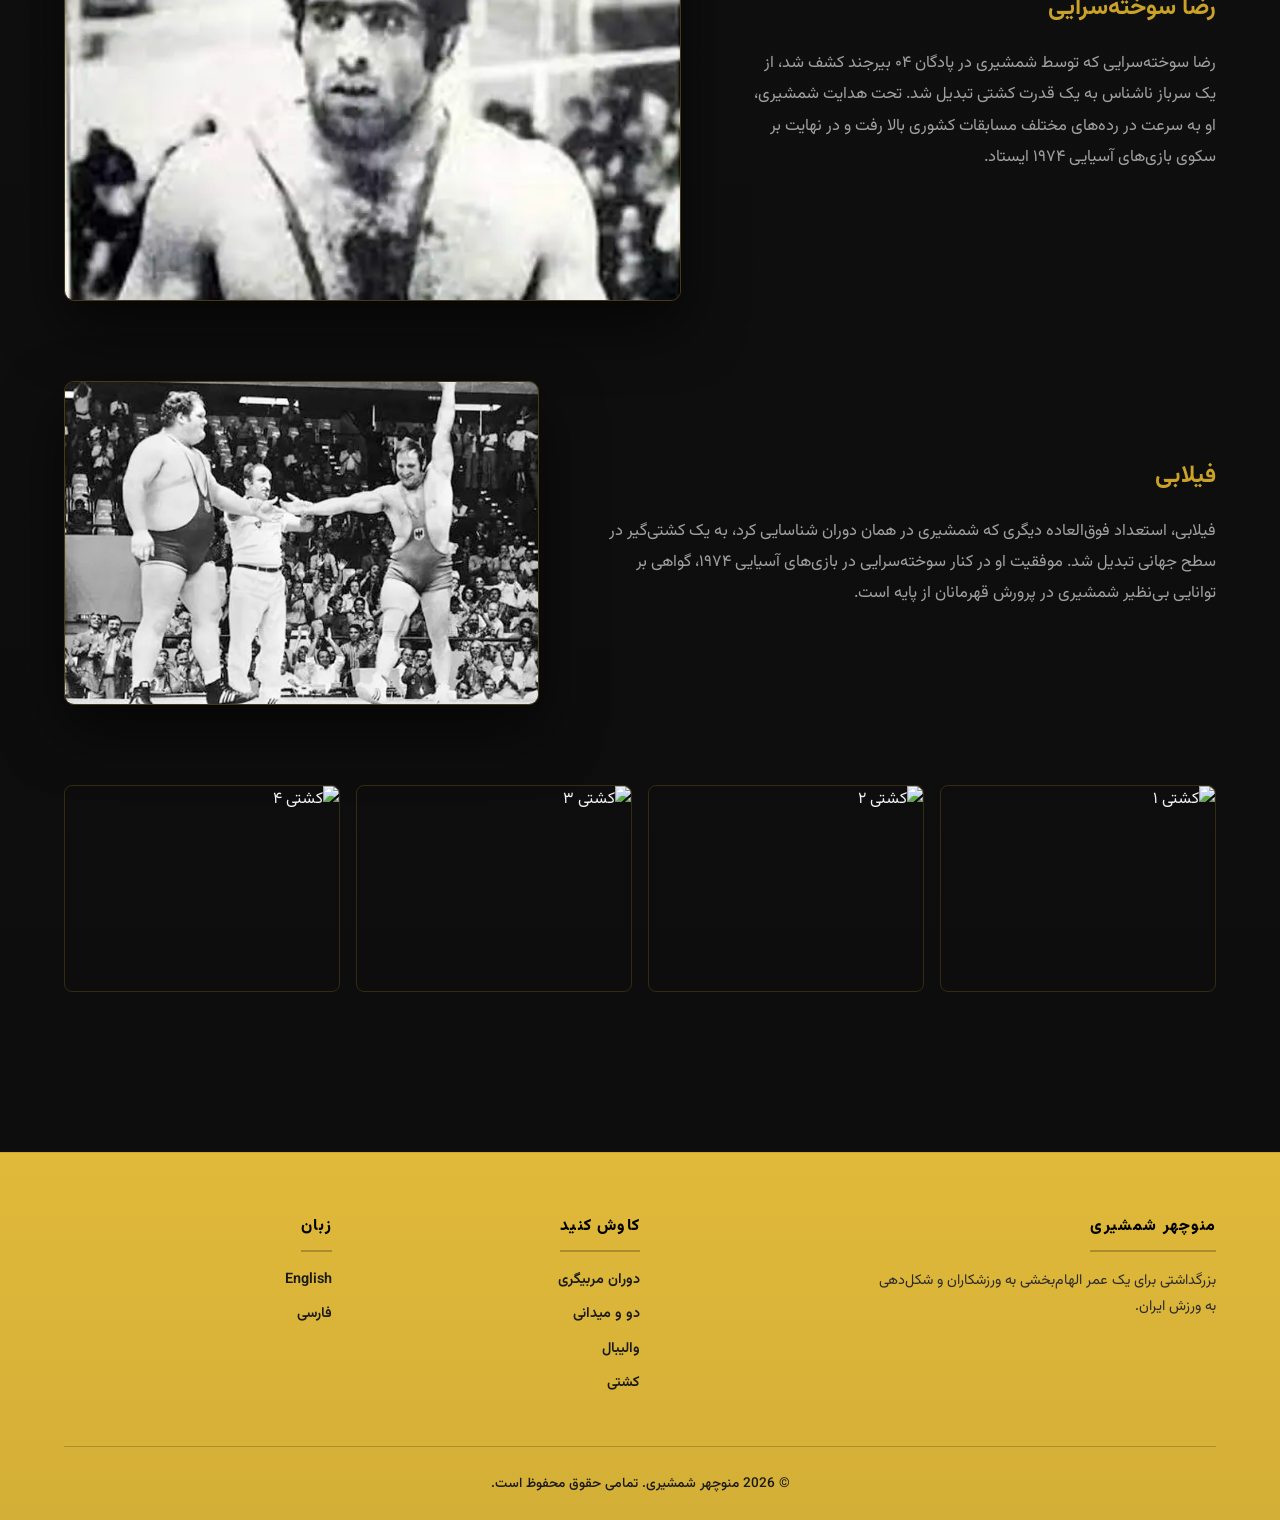
==== commit 54cc7ed6: "Update coaching.html" ====
--- a/fa/coaching.html
+++ b/fa/coaching.html
@@ -127,18 +127,18 @@
       <!-- بخش دو ستونه: متن + عکس -->
       <div class="split-content">
         <div class="split-text">
-          <h3>مربیگری در دو و میدانی ایران</h3>
-
-          <p>
-            منوچهر شمشیری، از قهرمانان سابق دو و میدانی ایران و دارنده مدال در رقابت های بین المللی، در فاصله سال های <strong>۱۹۹۱ تا ۱۹۹۶</strong> در جایگاه مربی و سرپرست تیم ملی دو و میدانی ایران فعالیت داشت.
-          </p>
-
-          <p>
-            او در این سال ها در آموزش و آماده سازی ورزشکاران و پیگیری فعالیت های تیم ملی نقش داشت. از جمله ورزشکارانی که نام آنها در ارتباط با دوران مربیگری او مطرح شده است، می توان به <strong>حمید سجادی</strong>، <strong>عبدالصمد گرگانی</strong> و <strong>حسن متحد سبزواری</strong> اشاره کرد. بررسی دقیق سوابق هر یک از این ورزشکاران می تواند تصویر روشن تری از ارتباط آنها با شمشیری و دستاوردهای آن دوره ارائه دهد.
-          </p>
-
-          <p>
-            فعالیت در تیم ملی، بخشی از سال های مربیگری منوچهر شمشیری را تشکیل می داد. او در کنار تجربه دوران قهرمانی، در آموزش ورزشکاران و همراهی با تیم ملی دو و میدانی ایران نیز فعالیت داشت.
+          <h3>مربیگری دو و میدانی ایران</h3>
+
+          <p>
+            منوچهر شمشیری، قهرمان سابق دو و میدانی آسیا و دارنده مدال در مسابقات جهانی نظامیان، بین سال های <strong>۱۹۹۱ تا ۱۹۹۶</strong> به عنوان مربی و سرپرست تیم ملی دو و میدانی ایران فعالیت کرد.
+          </p>
+
+          <p>
+            او در دوران مربیگری خود در آموزش و آماده سازی ورزشکاران دو و میدانی نقش داشت. از جمله ورزشکارانی که نام آنها در ارتباط با فعالیت های ورزشی او مطرح شده است، می توان به <strong>حمید سجادی</strong>، <strong>عبدالصمد گرگانی</strong> و <strong>حسن متحد سبزواری</strong> اشاره کرد. این دوره بخشی از سال های فعالیت او در سطح ملی بود.
+          </p>
+
+          <p>
+            تجربه منوچهر شمشیری در دوران قهرمانی و سال های فعالیت در تیم ملی، بخش مهمی از سوابق ورزشی و مربیگری او را تشکیل می دهد.
           </p>
         </div>
 
@@ -150,36 +150,55 @@
       <!-- گالری ۴ عکسی -->
       <div class="gallery-4">
         <figure>
-          <img src="../assets/images/pages/coaching/Manouchehr-Shamsheri-at-the-honoring-ceremony-of-the-International-Athletics-Federation-of-Iran-as-the-head-of-the-national-team-–-Tehran-–-July-12–22-1993.webp" alt="منوچهر شمشیری در مراسم مرتبط با تیم ملی دو و میدانی در تهران، سال ۱۹۹۳" />
+          <img src="../assets/images/pages/coaching/Manouchehr-Shamsheri-at-the-honoring-ceremony-of-the-International-Athletics-Federation-of-Iran-as-the-head-of-the-national-team-–-Tehran-–-July-12–22-1993.webp" alt="منوچهر شمشیری در مراسم ورزشی مرتبط با تیم ملی دو و میدانی" />
         </figure>
         <figure>
           <img src="../assets/images/pages/coaching/Manouchehr-Shamsheri-alongside-the-national-team-athletes-and-students-at-the-national-competitions-with-the-sports-staff.webp" alt="منوچهر شمشیری در کنار ورزشکاران و کادر ورزشی" />
         </figure>
         <figure>
-          <img src="../assets/images/pages/coaching/Manuchehr-Shamshiri-Irans-Track-Field-Coach-and-Talent-Maker-Legend-8.webp" alt="منوچهر شمشیری در دوران فعالیت های مربیگری" />
+          <img src="../assets/images/pages/coaching/Manuchehr-Shamshiri-Irans-Track-Field-Coach-and-Talent-Maker-Legend-8.webp" alt="منوچهر شمشیری در دوران مربیگری دو و میدانی" />
         </figure>
         <figure>
           <img src="../assets/images/pages/coaching/Manuchehr-Shamshiri-Irans-Track-Field-Coach-and-Talent-Maker-Legend-5.webp" alt="تصویری از فعالیت های ورزشی منوچهر شمشیری" />
         </figure>
       </div>
 
-      <!-- تایم لاین -->
+      <!-- تایم‌لاین -->
       <div class="timeline-section">
-        <h3 class="sub-title">مروری بر <span>سال های فعالیت ملی</span></h3>
+        <h3 class="sub-title">سال های فعالیت او در <span>تیم ملی</span></h3>
 
         <ul class="timeline">
           <li>
             <span class="timeline-year">۱۹۹۱</span>
             <div class="timeline-content">
-              <h4>رهبری به‌عنوان مربی تیم ملی</h4>
-              <p>آغاز فعالیت به عنوان مربی و سرپرست تیم ملی دو و میدانی ایران.</p>
+              <h4>آغاز دوره فعالیت در تیم ملی</h4>
+              <p>آغاز دوره فعالیت منوچهر شمشیری در تیم ملی دو و میدانی ایران.</p>
+            </div>
+          </li>
+          <li>
+            <span class="timeline-year">۱۹۹۲–۱۹۹۵</span>
+            <div class="timeline-content">
+              <h4>مربیگری و همراهی با ورزشکاران</h4>
+              <p>ادامه فعالیت در دو و میدانی و همکاری با ورزشکاران ایرانی.</p>
+            </div>
+          </li>
+          <li>
+            <span class="timeline-year">۱۹۹۴</span>
+            <div class="timeline-content">
+              <h4>رقابت های آسیایی</h4>
+              <p>دوره ای از فعالیت های دو و میدانی ایران در رقابت های آسیایی.</p>
+            </div>
+          </li>
+          <li>
+            <span class="timeline-year">۱۹۹۶</span>
+            <div class="timeline-content">
+              <h4>پایان دوره فعالیت مورد اشاره</h4>
+              <p>پایان بازه زمانی ذکر شده برای فعالیت او در تیم ملی دو و میدانی ایران.</p>
             </div>
           </li>
         </ul>
       </div>
-
-    </div>
-  </section>
+</section>
 
   <!-- ===== LEADERSHIP SECTION (دو ستونه) ===== -->
   <section class="leadership-section">
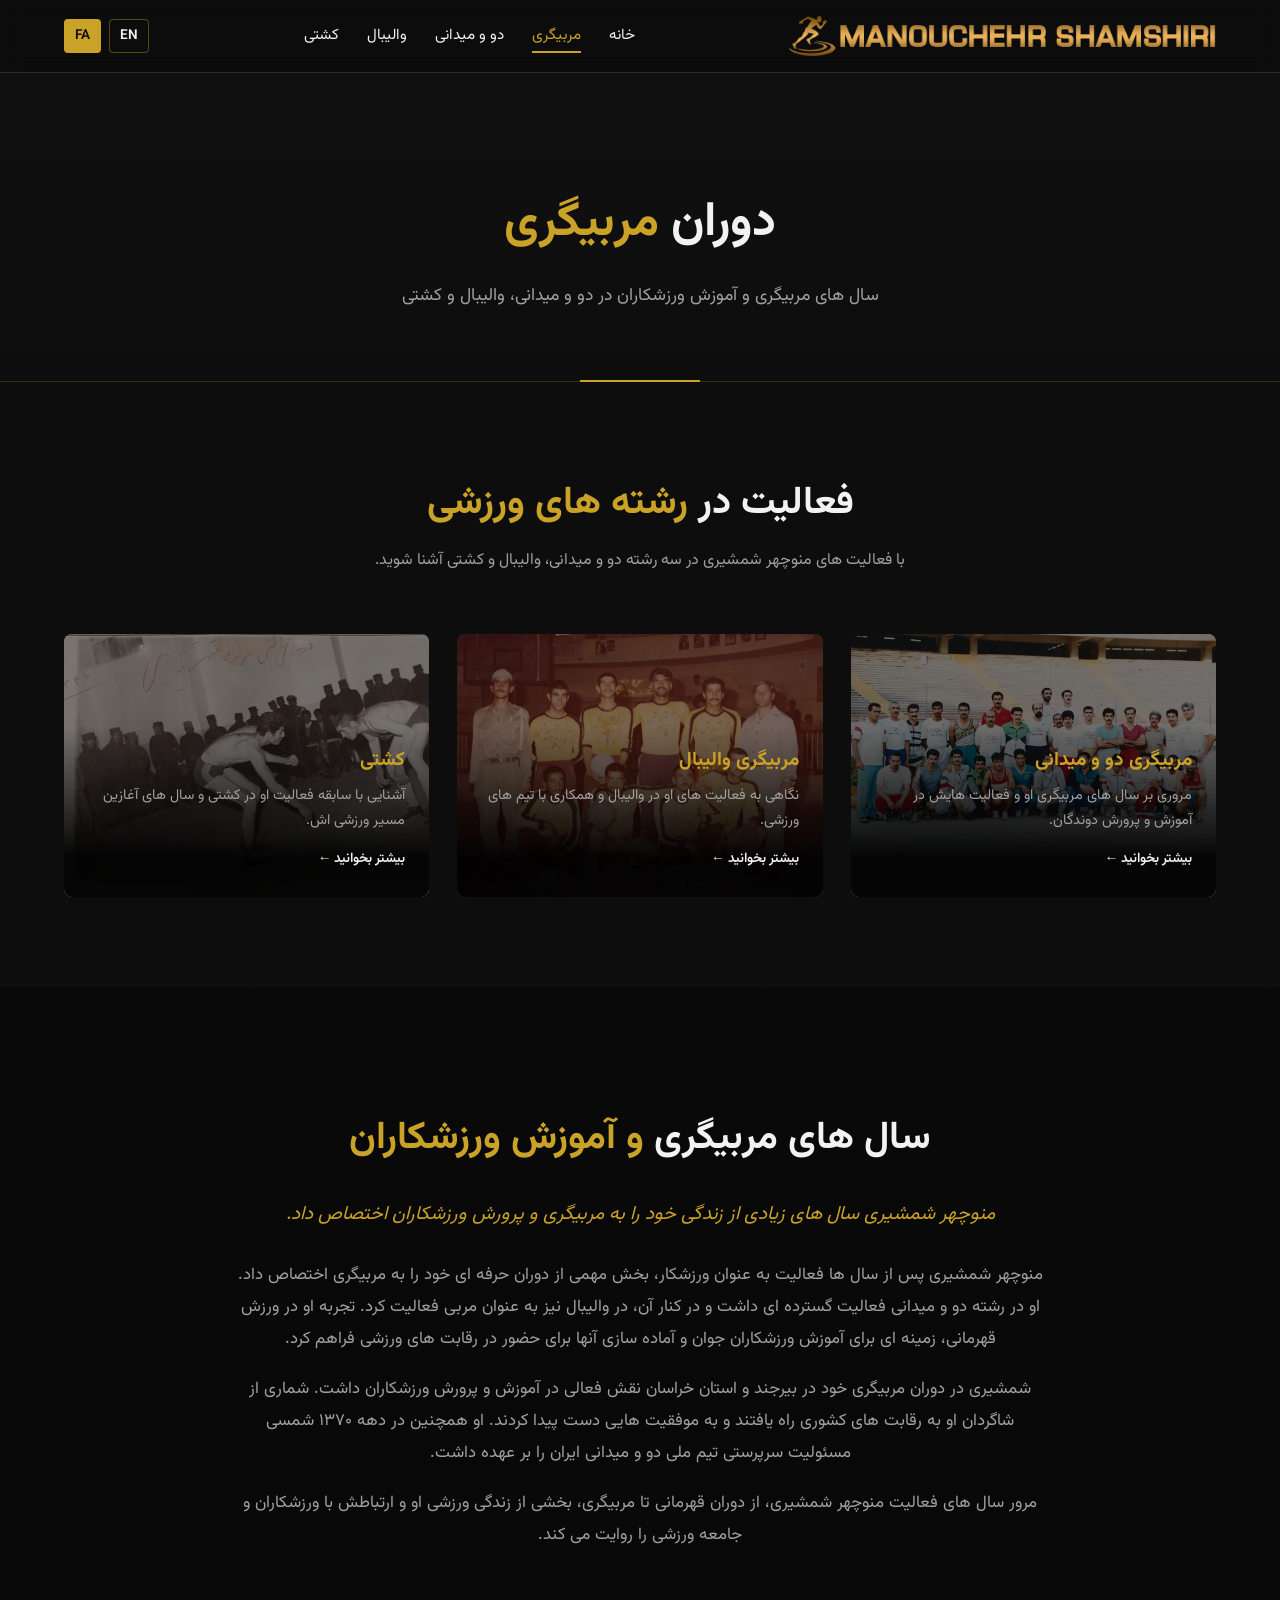
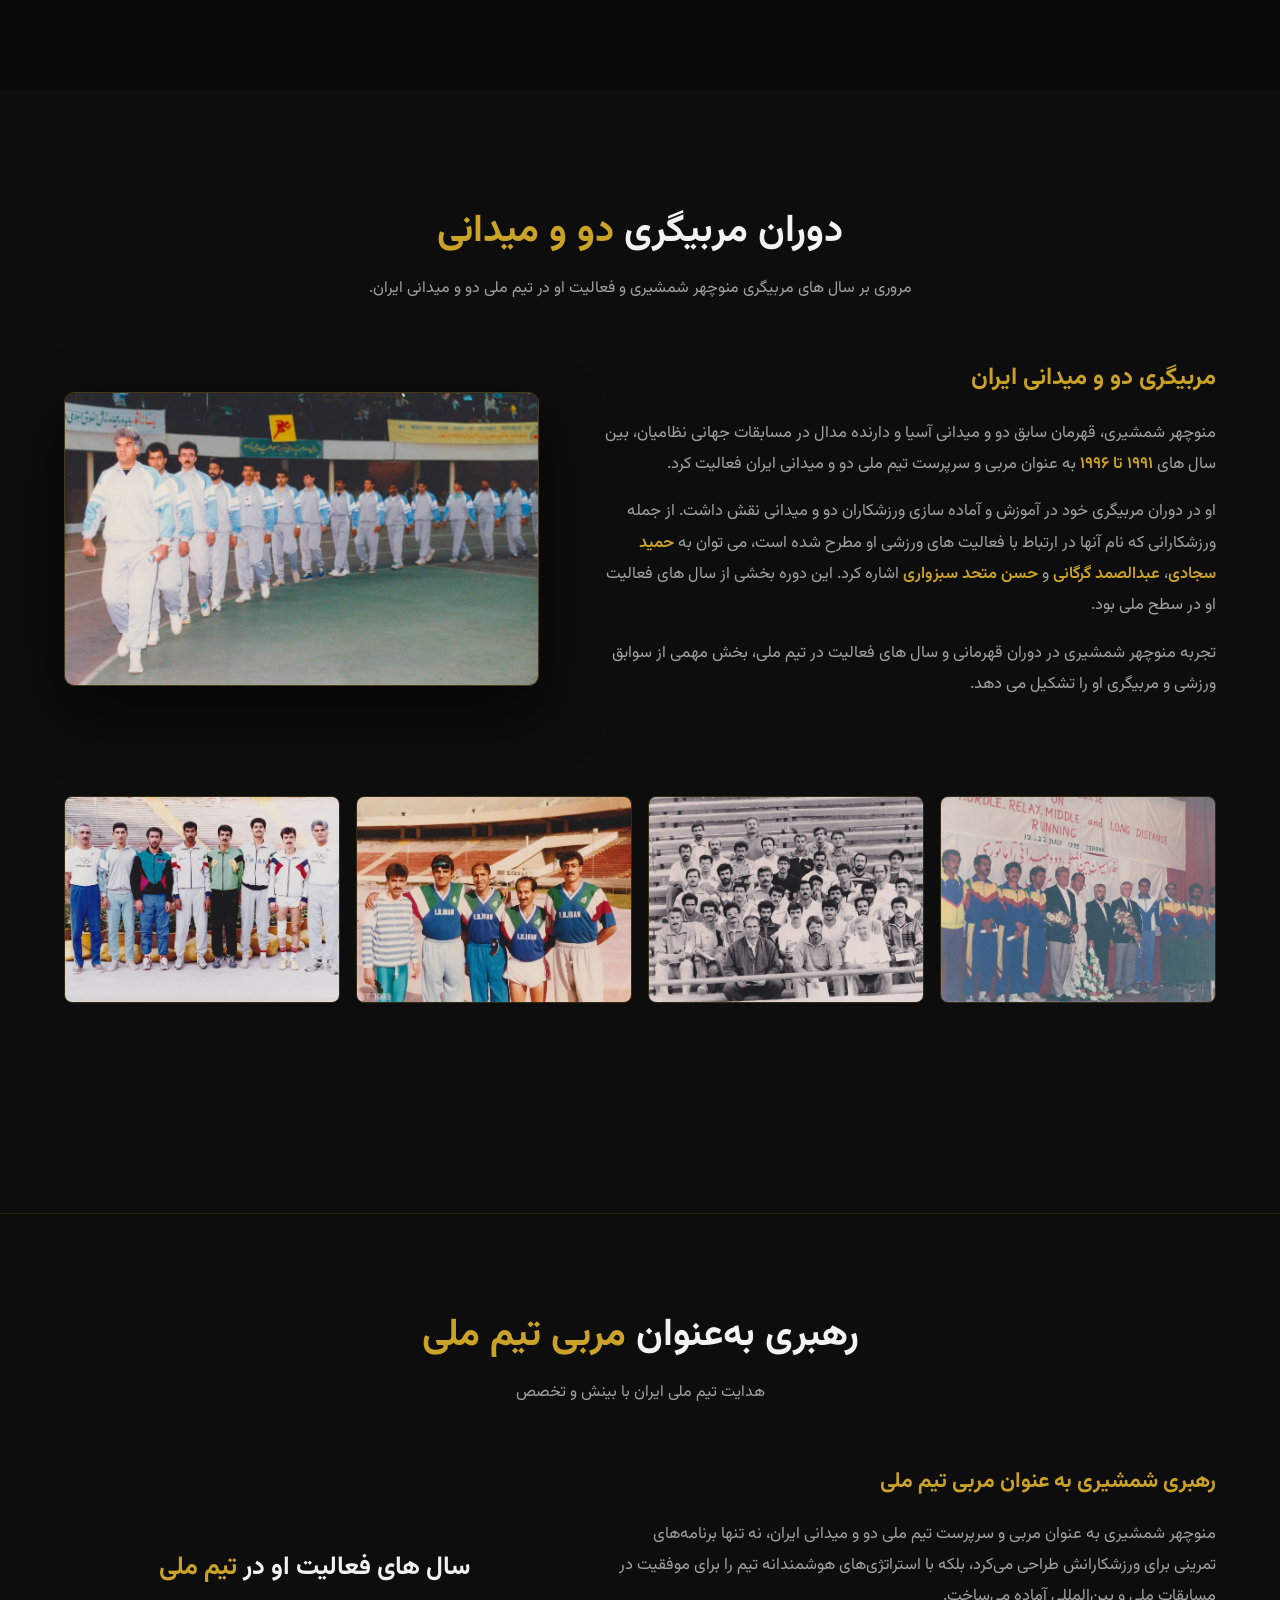
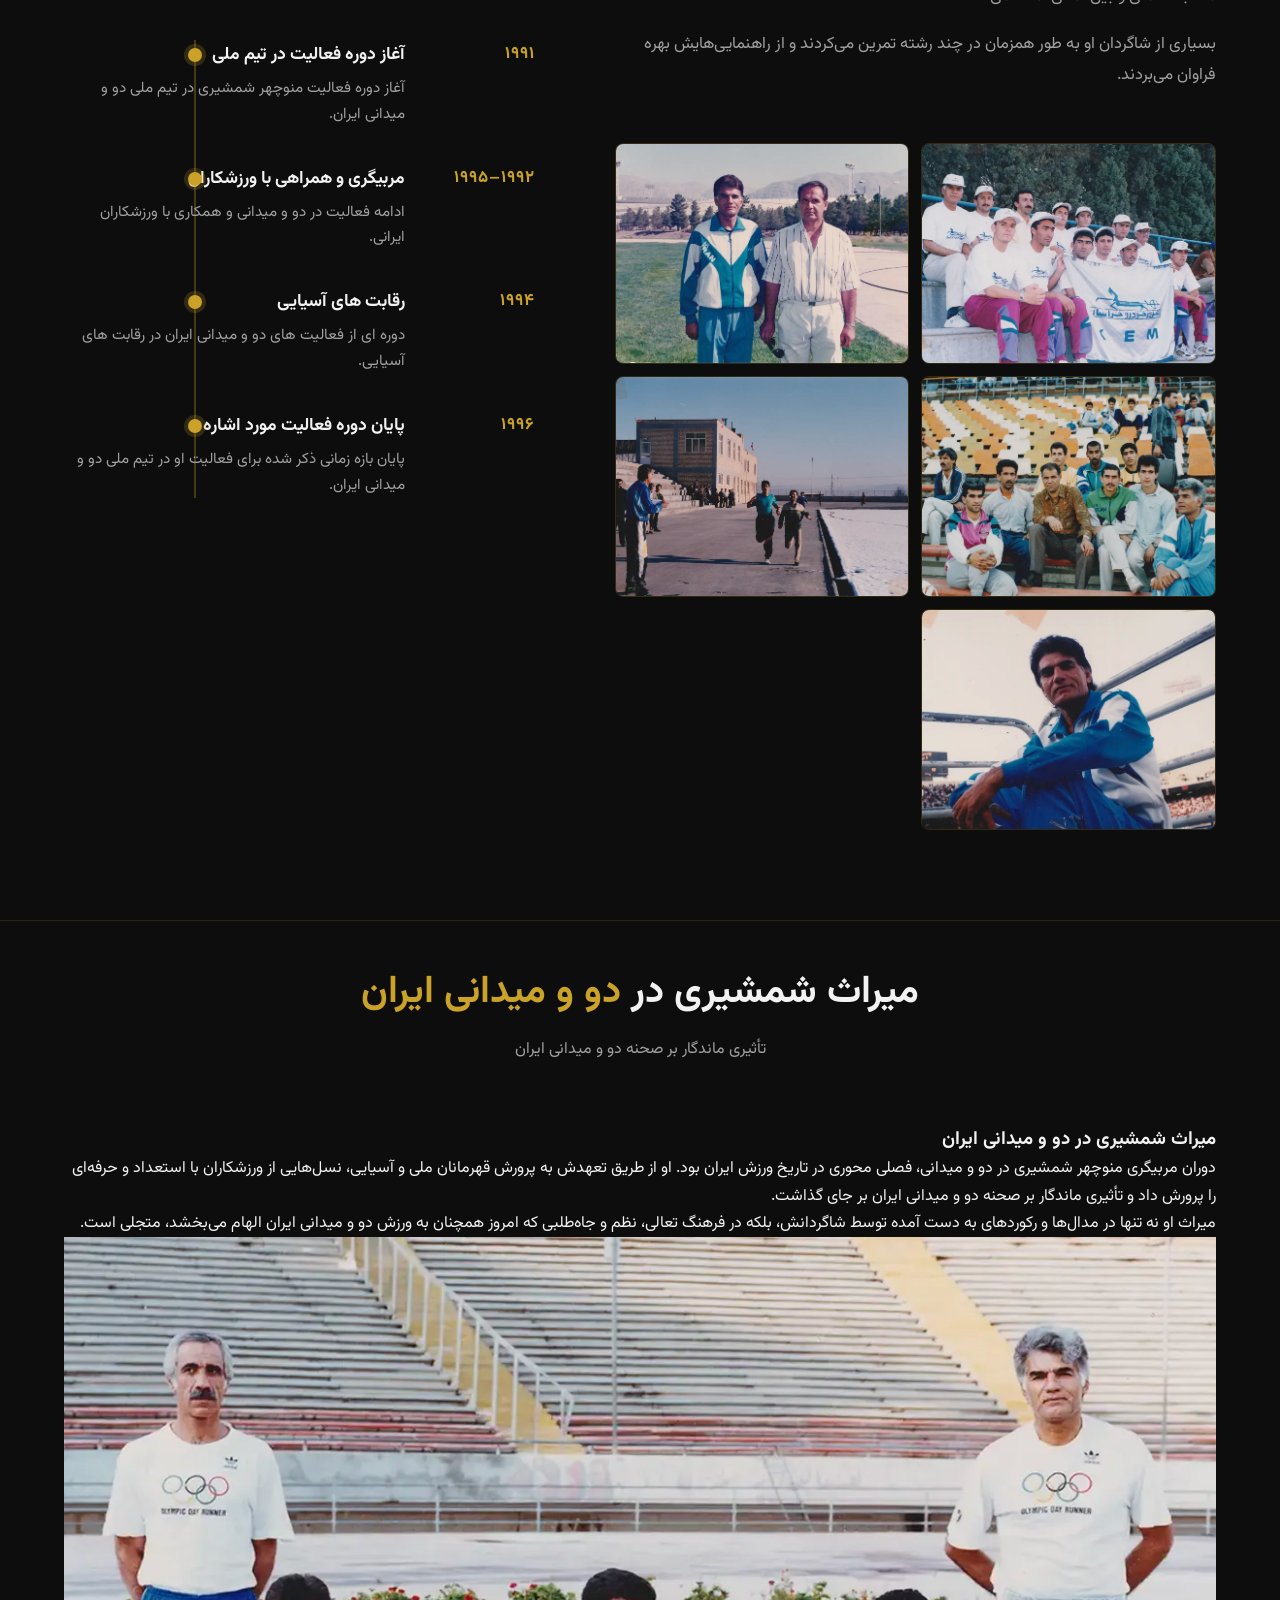
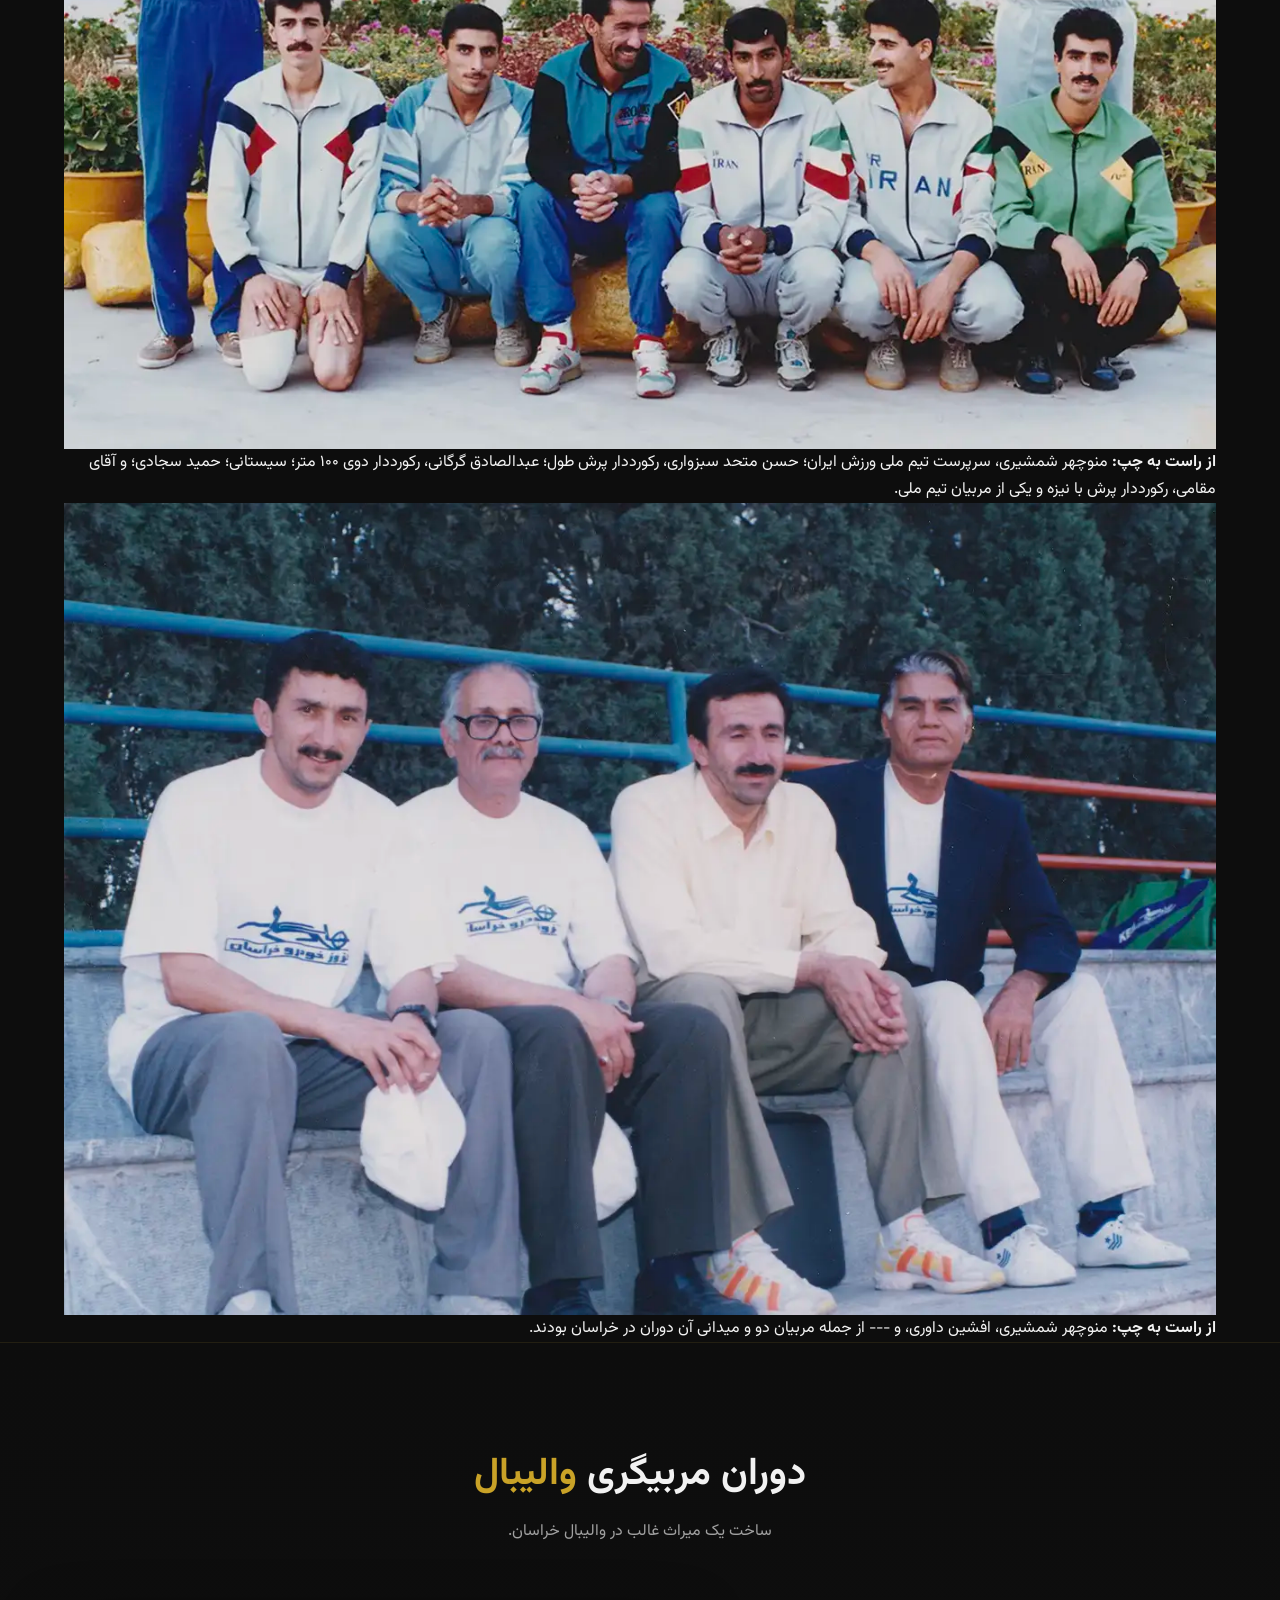
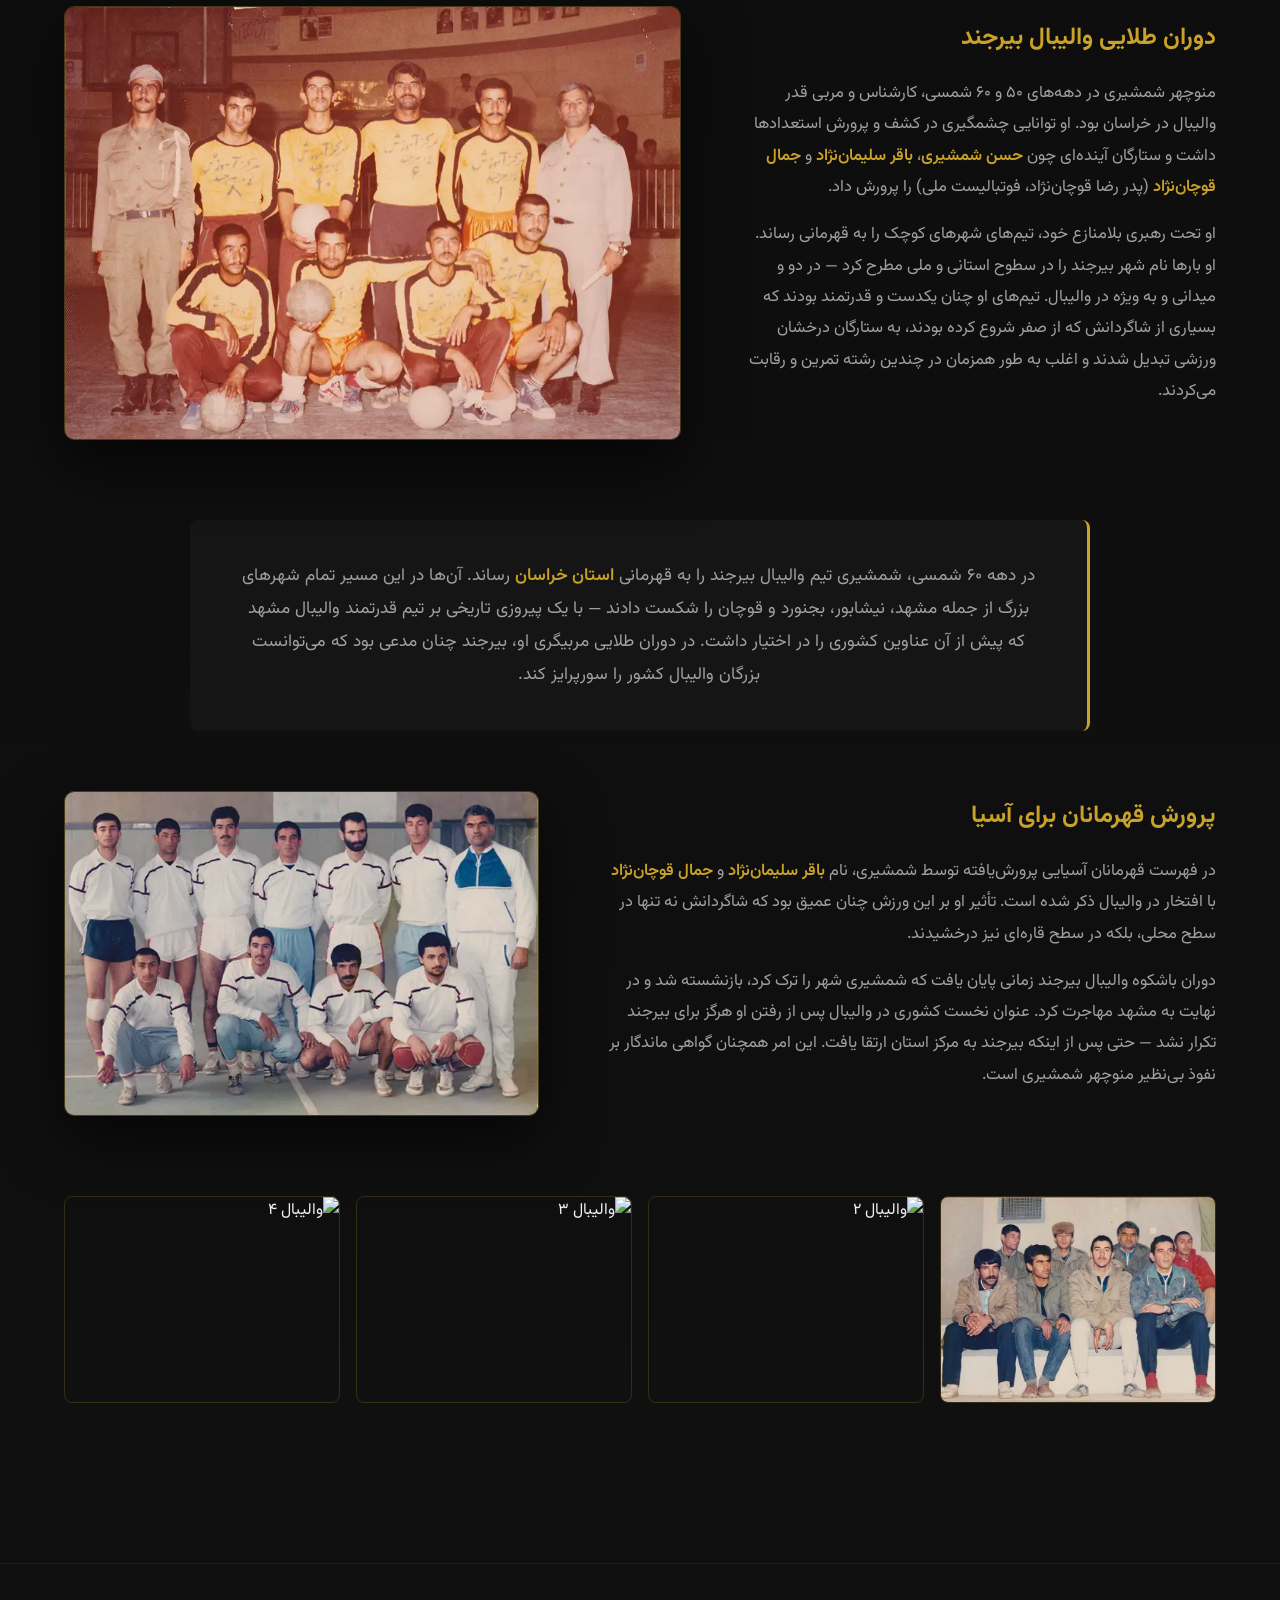
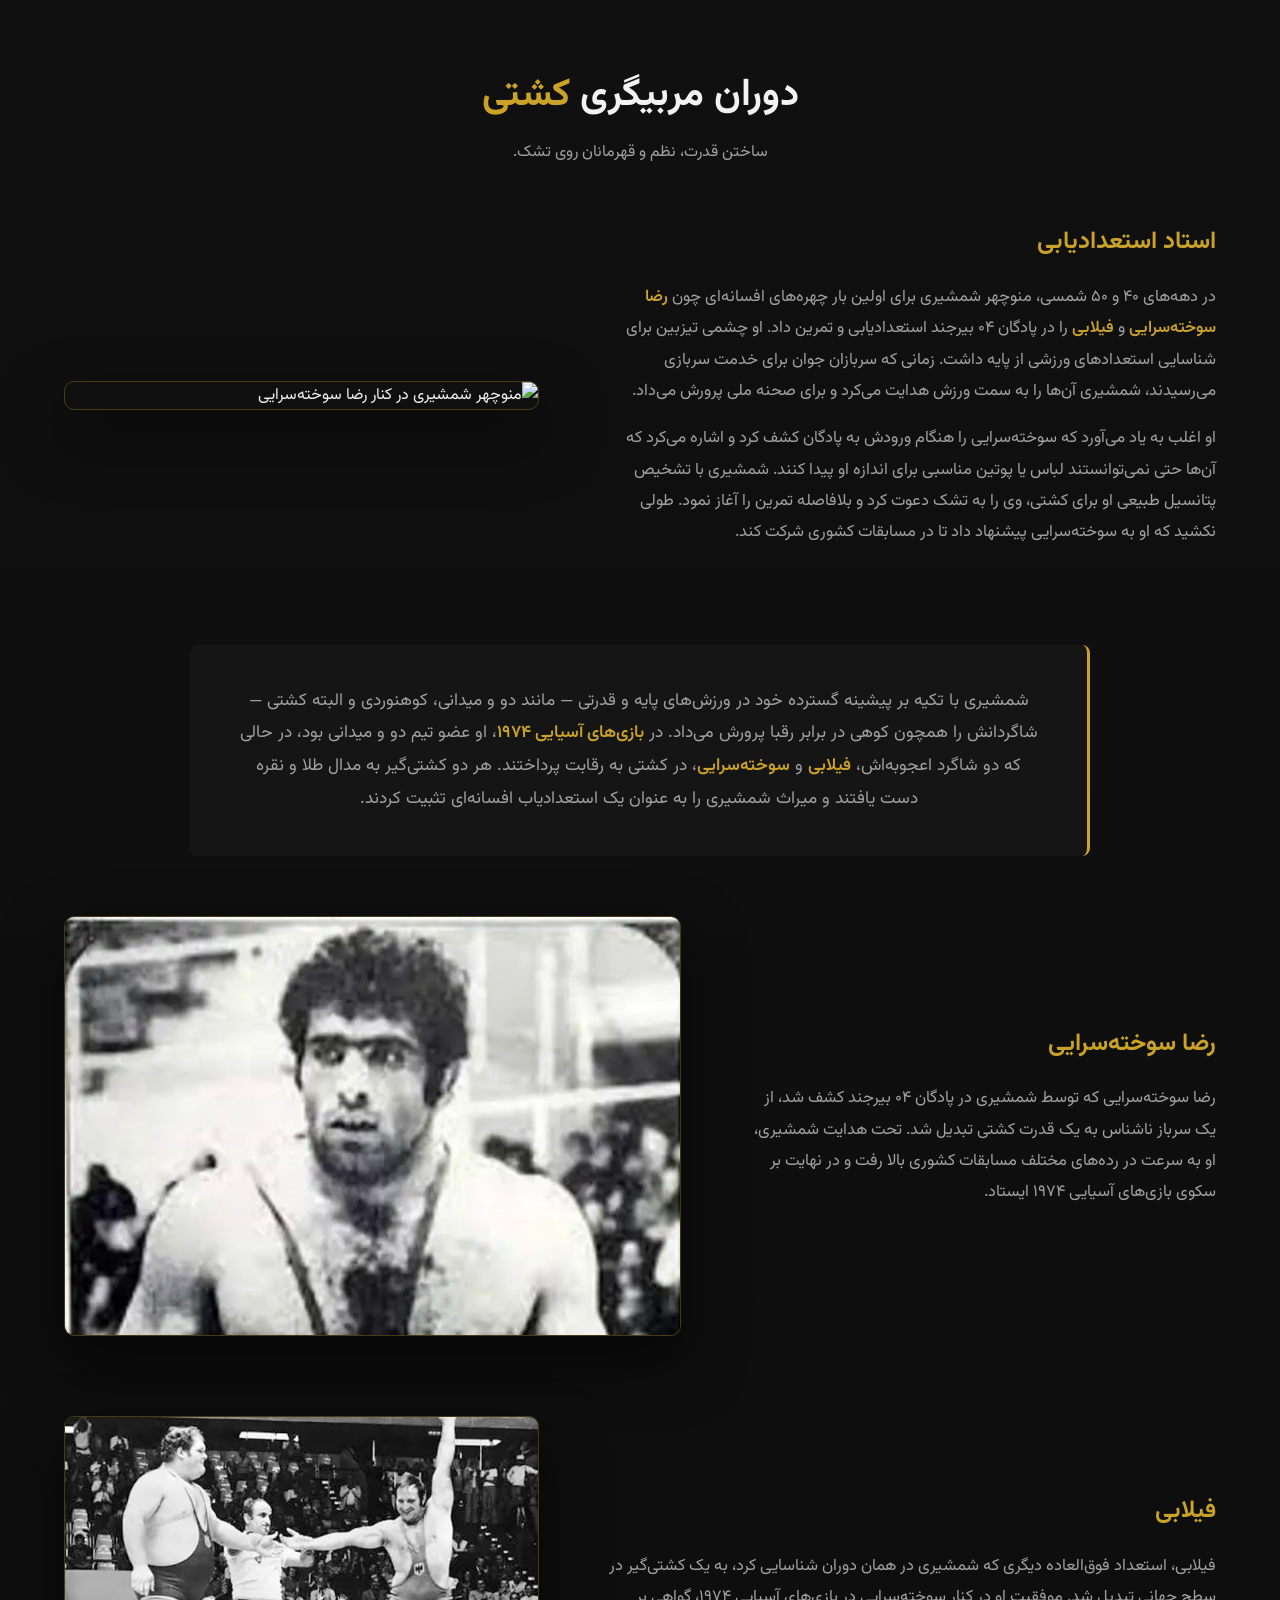
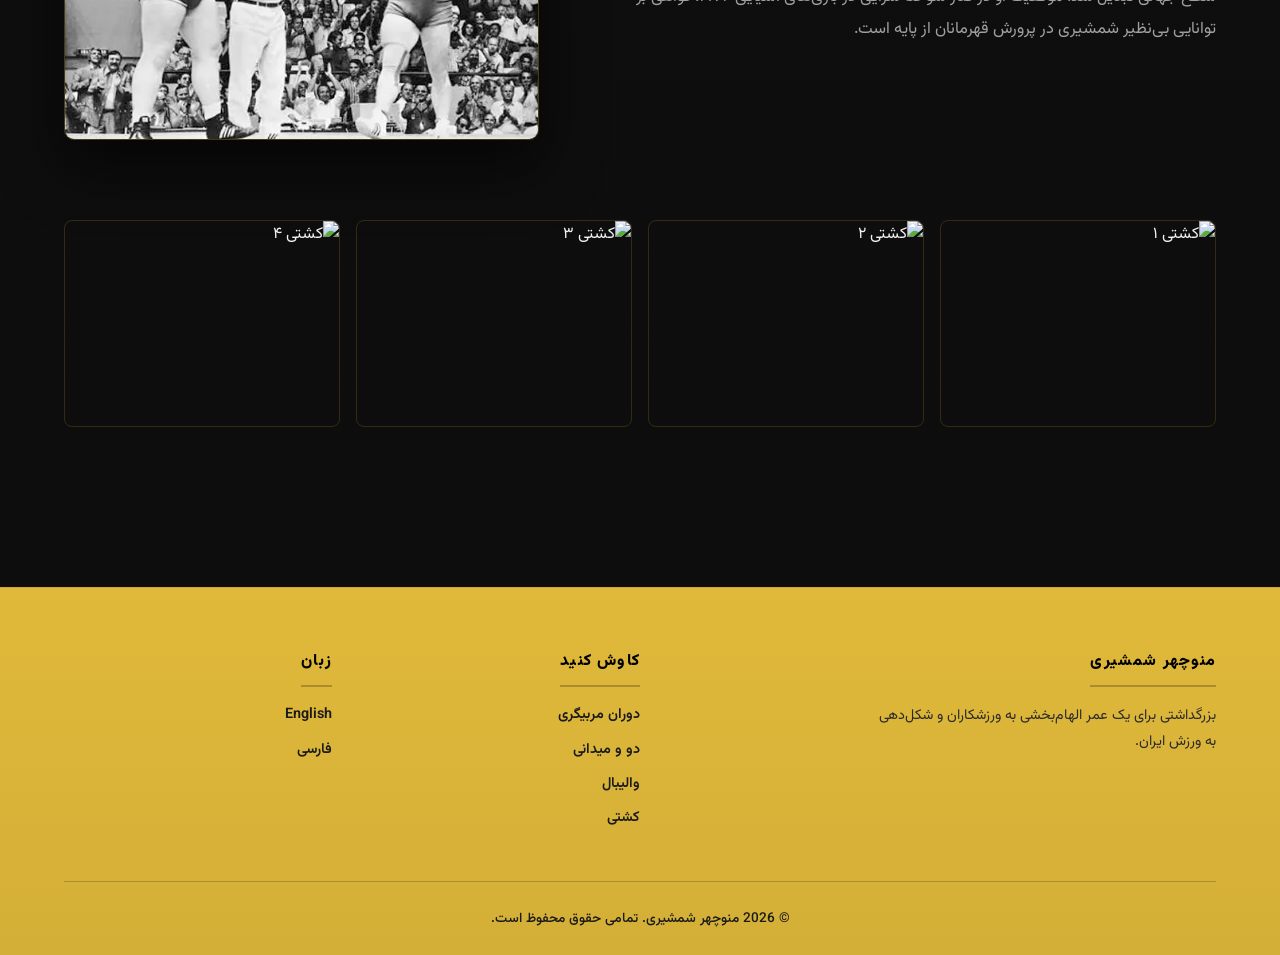
==== commit f6e96c46: "Update coaching.html" ====
--- a/fa/coaching.html
+++ b/fa/coaching.html
@@ -163,44 +163,10 @@
         </figure>
       </div>
 
-      <!-- تایم‌لاین -->
-      <div class="timeline-section">
-        <h3 class="sub-title">سال های فعالیت او در <span>تیم ملی</span></h3>
-
-        <ul class="timeline">
-          <li>
-            <span class="timeline-year">۱۹۹۱</span>
-            <div class="timeline-content">
-              <h4>آغاز دوره فعالیت در تیم ملی</h4>
-              <p>آغاز دوره فعالیت منوچهر شمشیری در تیم ملی دو و میدانی ایران.</p>
-            </div>
-          </li>
-          <li>
-            <span class="timeline-year">۱۹۹۲–۱۹۹۵</span>
-            <div class="timeline-content">
-              <h4>مربیگری و همراهی با ورزشکاران</h4>
-              <p>ادامه فعالیت در دو و میدانی و همکاری با ورزشکاران ایرانی.</p>
-            </div>
-          </li>
-          <li>
-            <span class="timeline-year">۱۹۹۴</span>
-            <div class="timeline-content">
-              <h4>رقابت های آسیایی</h4>
-              <p>دوره ای از فعالیت های دو و میدانی ایران در رقابت های آسیایی.</p>
-            </div>
-          </li>
-          <li>
-            <span class="timeline-year">۱۹۹۶</span>
-            <div class="timeline-content">
-              <h4>پایان دوره فعالیت مورد اشاره</h4>
-              <p>پایان بازه زمانی ذکر شده برای فعالیت او در تیم ملی دو و میدانی ایران.</p>
-            </div>
-          </li>
-        </ul>
-      </div>
-</section>
-
-  <!-- ===== LEADERSHIP SECTION (دو ستونه) ===== -->
+    </div>
+  </section>
+
+  <!-- ===== LEADERSHIP & TIMELINE SECTION (دو ستونه) ===== -->
   <section class="leadership-section">
     <div class="container">
 
@@ -211,7 +177,7 @@
 
       <div class="leadership-grid">
 
-        <!-- ستون راست (اول در RTL): متن + گالری -->
+        <!-- ستون اول (راست در RTL): متن رهبری + گالری ۵ عکسی -->
         <div class="leadership-left">
           <div class="leadership-text">
             <h3>رهبری شمشیری به عنوان مربی تیم ملی</h3>
@@ -232,38 +198,96 @@
           </div>
         </div>
 
-        <!-- ستون چپ (دوم در RTL): عکس بزرگ + کپشن -->
-        <figure class="leadership-right">
-          <img
-            src="../assets/images/pages/coaching/Manuchehr-Shamshiri-Irans-Track-Field-Coach-and-Talent-Maker-Legend-4.webp"
-            alt="منوچهر شمشیری در کنار تیم ملی دو و میدانی و کادر فنی ایران" />
-          <figcaption>
-            <strong>از راست به چپ:</strong> منوچهر شمشیری، سرپرست تیم ملی ورزش ایران؛ حسن متحد سبزواری، رکورددار پرش طول؛ عبدالصادق گرگانی، رکورددار دوی ۱۰۰ متر؛ سیستانی؛ حمید سجادی؛ و آقای مقامی، رکورددار پرش با نیزه و یکی از مربیان تیم ملی.
-          </figcaption>
-
-          <img
-            src="../assets/images/pages/coaching/Manouchehr-Shamsheri-athletics-coach-of-Iran-alongside-four-other-coaches-the-person-next-to-him-is-Afshin-Davari.webp"
-            alt="منوچهر شمشیری در کنار مربیان تیم ملی دو و میدانی ایران" />
-          <figcaption>
-            <strong>از راست به چپ:</strong> منوچهر شمشیری، افشین داوری، و --- از جمله مربیان دو و میدانی آن دوران در خراسان بودند.
-          </figcaption>
-        </figure>
-
-      </div>
-
-    </div>
-  </section>
-
-  <!-- نقل قول / متن پایانی -->
-  <div class="legacy-note">
-    <h3>میراث شمشیری در <span>دو و میدانی ایران</span></h3>
-    <p>
-      دوران مربیگری منوچهر شمشیری در دو و میدانی، فصلی محوری در تاریخ ورزش ایران بود. او از طریق تعهدش به پرورش قهرمانان ملی و آسیایی، نسل‌هایی از ورزشکاران با استعداد و حرفه‌ای را پرورش داد و تأثیری ماندگار بر صحنه دو و میدانی ایران بر جای گذاشت.
-    </p>
-    <p>
-      میراث او نه تنها در مدال‌ها و رکوردهای به دست آمده توسط شاگردانش، بلکه در فرهنگ تعالی، نظم و جاه‌طلبی که امروز همچنان به ورزش دو و میدانی ایران الهام می‌بخشد، متجلی است.
-    </p>
-  </div>
+        <!-- ستون دوم (چپ در RTL): تایم‌لاین سال‌های فعالیت در تیم ملی -->
+        <div class="leadership-right">
+          <div class="timeline-section">
+            <h3 class="sub-title">سال های فعالیت او در <span>تیم ملی</span></h3>
+
+            <ul class="timeline">
+              <li>
+                <span class="timeline-year">۱۹۹۱</span>
+                <div class="timeline-content">
+                  <h4>آغاز دوره فعالیت در تیم ملی</h4>
+                  <p>آغاز دوره فعالیت منوچهر شمشیری در تیم ملی دو و میدانی ایران.</p>
+                </div>
+              </li>
+              <li>
+                <span class="timeline-year">۱۹۹۲–۱۹۹۵</span>
+                <div class="timeline-content">
+                  <h4>مربیگری و همراهی با ورزشکاران</h4>
+                  <p>ادامه فعالیت در دو و میدانی و همکاری با ورزشکاران ایرانی.</p>
+                </div>
+              </li>
+              <li>
+                <span class="timeline-year">۱۹۹۴</span>
+                <div class="timeline-content">
+                  <h4>رقابت های آسیایی</h4>
+                  <p>دوره ای از فعالیت های دو و میدانی ایران در رقابت های آسیایی.</p>
+                </div>
+              </li>
+              <li>
+                <span class="timeline-year">۱۹۹۶</span>
+                <div class="timeline-content">
+                  <h4>پایان دوره فعالیت مورد اشاره</h4>
+                  <p>پایان بازه زمانی ذکر شده برای فعالیت او در تیم ملی دو و میدانی ایران.</p>
+                </div>
+              </li>
+            </ul>
+          </div>
+        </div>
+
+      </div>
+
+    </div>
+  </section>
+
+  <!-- ===== HERITAGE & GALLERY SECTION (دو ستونه) ===== -->
+  <section class="heritage-section">
+    <div class="container">
+
+      <div class="section-title">
+        <h2>میراث شمشیری در <span>دو و میدانی ایران</span></h2>
+        <p>تأثیری ماندگار بر صحنه دو و میدانی ایران</p>
+      </div>
+
+      <div class="heritage-grid">
+
+        <!-- ستون اول (راست در RTL): متن میراث -->
+        <div class="heritage-text">
+          <h3>میراث شمشیری در دو و میدانی ایران</h3>
+          <p>
+            دوران مربیگری منوچهر شمشیری در دو و میدانی، فصلی محوری در تاریخ ورزش ایران بود. او از طریق تعهدش به پرورش قهرمانان ملی و آسیایی، نسل‌هایی از ورزشکاران با استعداد و حرفه‌ای را پرورش داد و تأثیری ماندگار بر صحنه دو و میدانی ایران بر جای گذاشت.
+          </p>
+          <p>
+            میراث او نه تنها در مدال‌ها و رکوردهای به دست آمده توسط شاگردانش، بلکه در فرهنگ تعالی، نظم و جاه‌طلبی که امروز همچنان به ورزش دو و میدانی ایران الهام می‌بخشد، متجلی است.
+          </p>
+        </div>
+
+        <!-- ستون دوم (چپ در RTL): دو عکس با کپشن -->
+        <div class="heritage-images">
+          <figure>
+            <img
+              src="../assets/images/pages/coaching/Manuchehr-Shamshiri-Irans-Track-Field-Coach-and-Talent-Maker-Legend-4.webp"
+              alt="منوچهر شمشیری در کنار تیم ملی دو و میدانی و کادر فنی ایران" />
+            <figcaption>
+              <strong>از راست به چپ:</strong> منوچهر شمشیری، سرپرست تیم ملی ورزش ایران؛ حسن متحد سبزواری، رکورددار پرش طول؛ عبدالصادق گرگانی، رکورددار دوی ۱۰۰ متر؛ سیستانی؛ حمید سجادی؛ و آقای مقامی، رکورددار پرش با نیزه و یکی از مربیان تیم ملی.
+            </figcaption>
+          </figure>
+
+          <figure>
+            <img
+              src="../assets/images/pages/coaching/Manouchehr-Shamsheri-athletics-coach-of-Iran-alongside-four-other-coaches-the-person-next-to-him-is-Afshin-Davari.webp"
+              alt="منوچهر شمشیری در کنار مربیان تیم ملی دو و میدانی ایران" />
+            <figcaption>
+              <strong>از راست به چپ:</strong> منوچهر شمشیری، افشین داوری، و --- از جمله مربیان دو و میدانی آن دوران در خراسان بودند.
+            </figcaption>
+          </figure>
+        </div>
+
+      </div>
+
+    </div>
+  </section>
 
   <!-- ===== VOLLEYBALL COACHING ===== -->
   <section class="volleyball-coaching-section" id="volleyball-coaching">
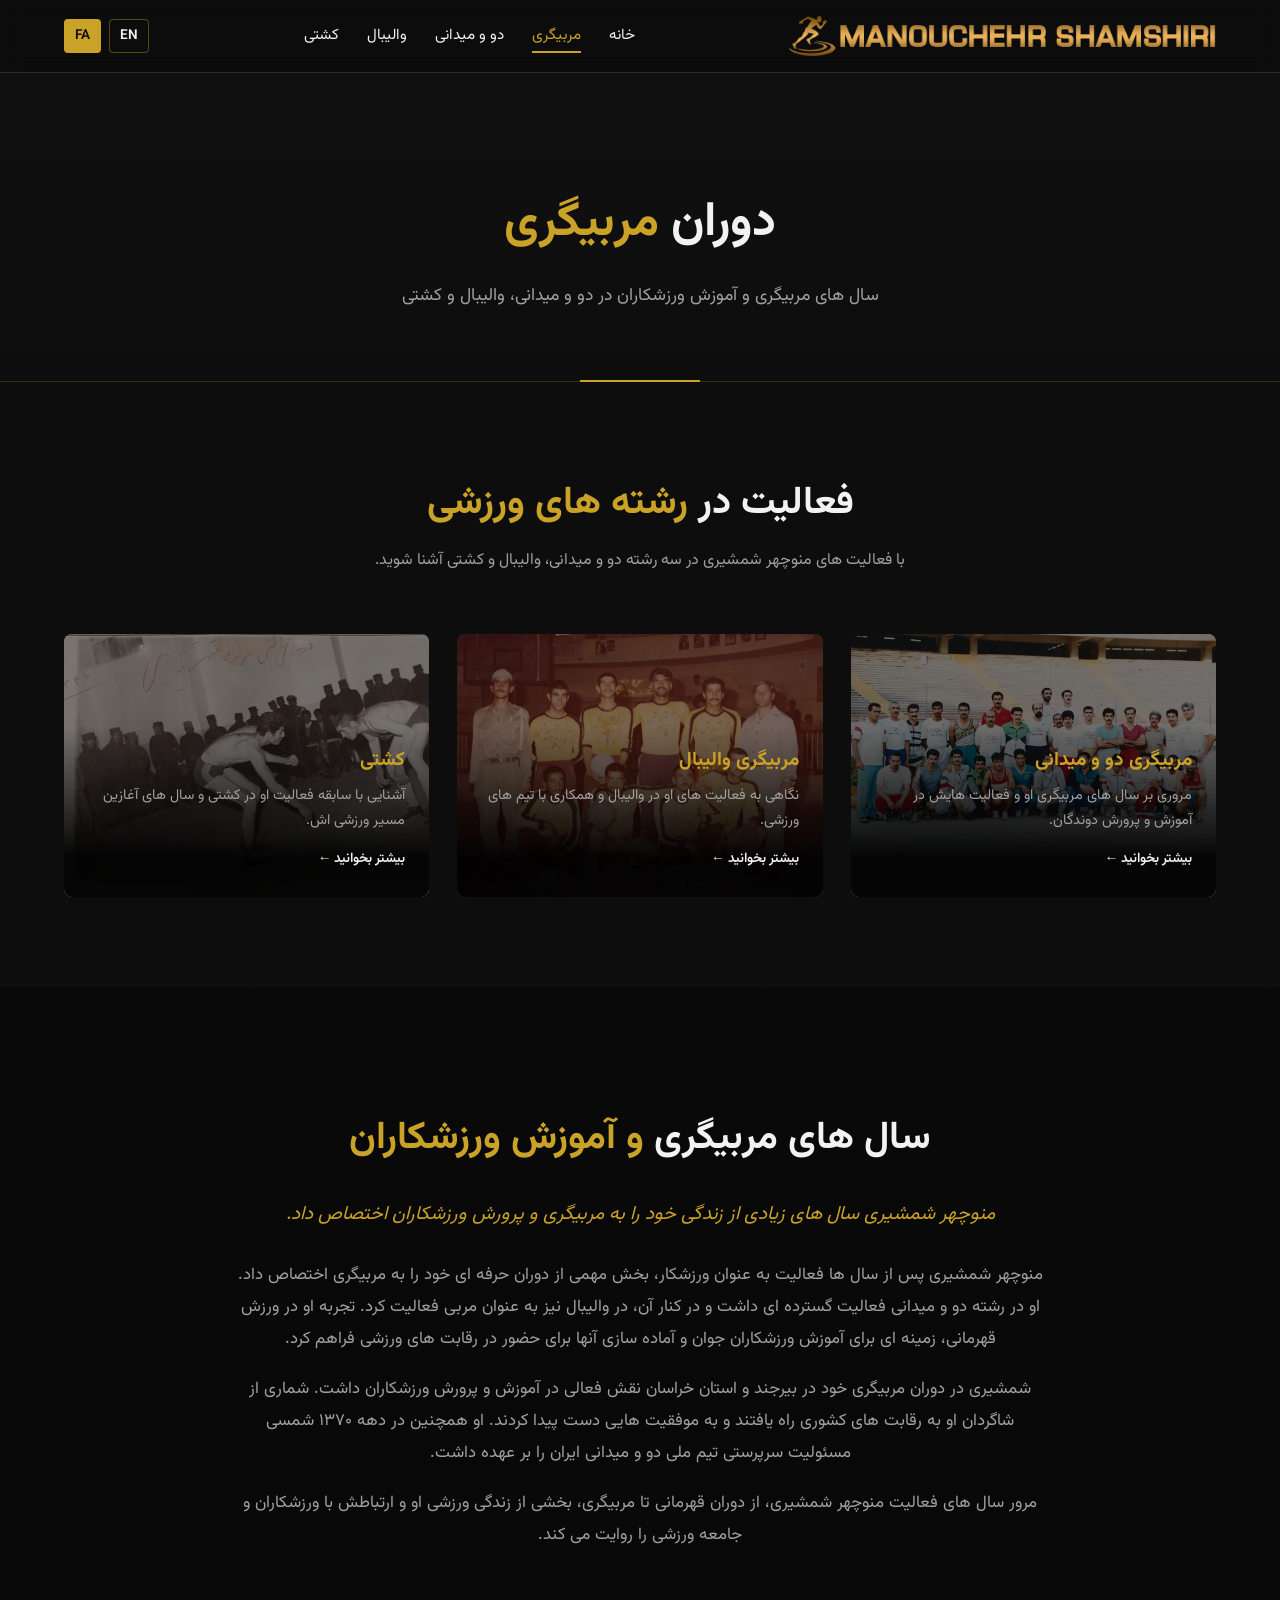
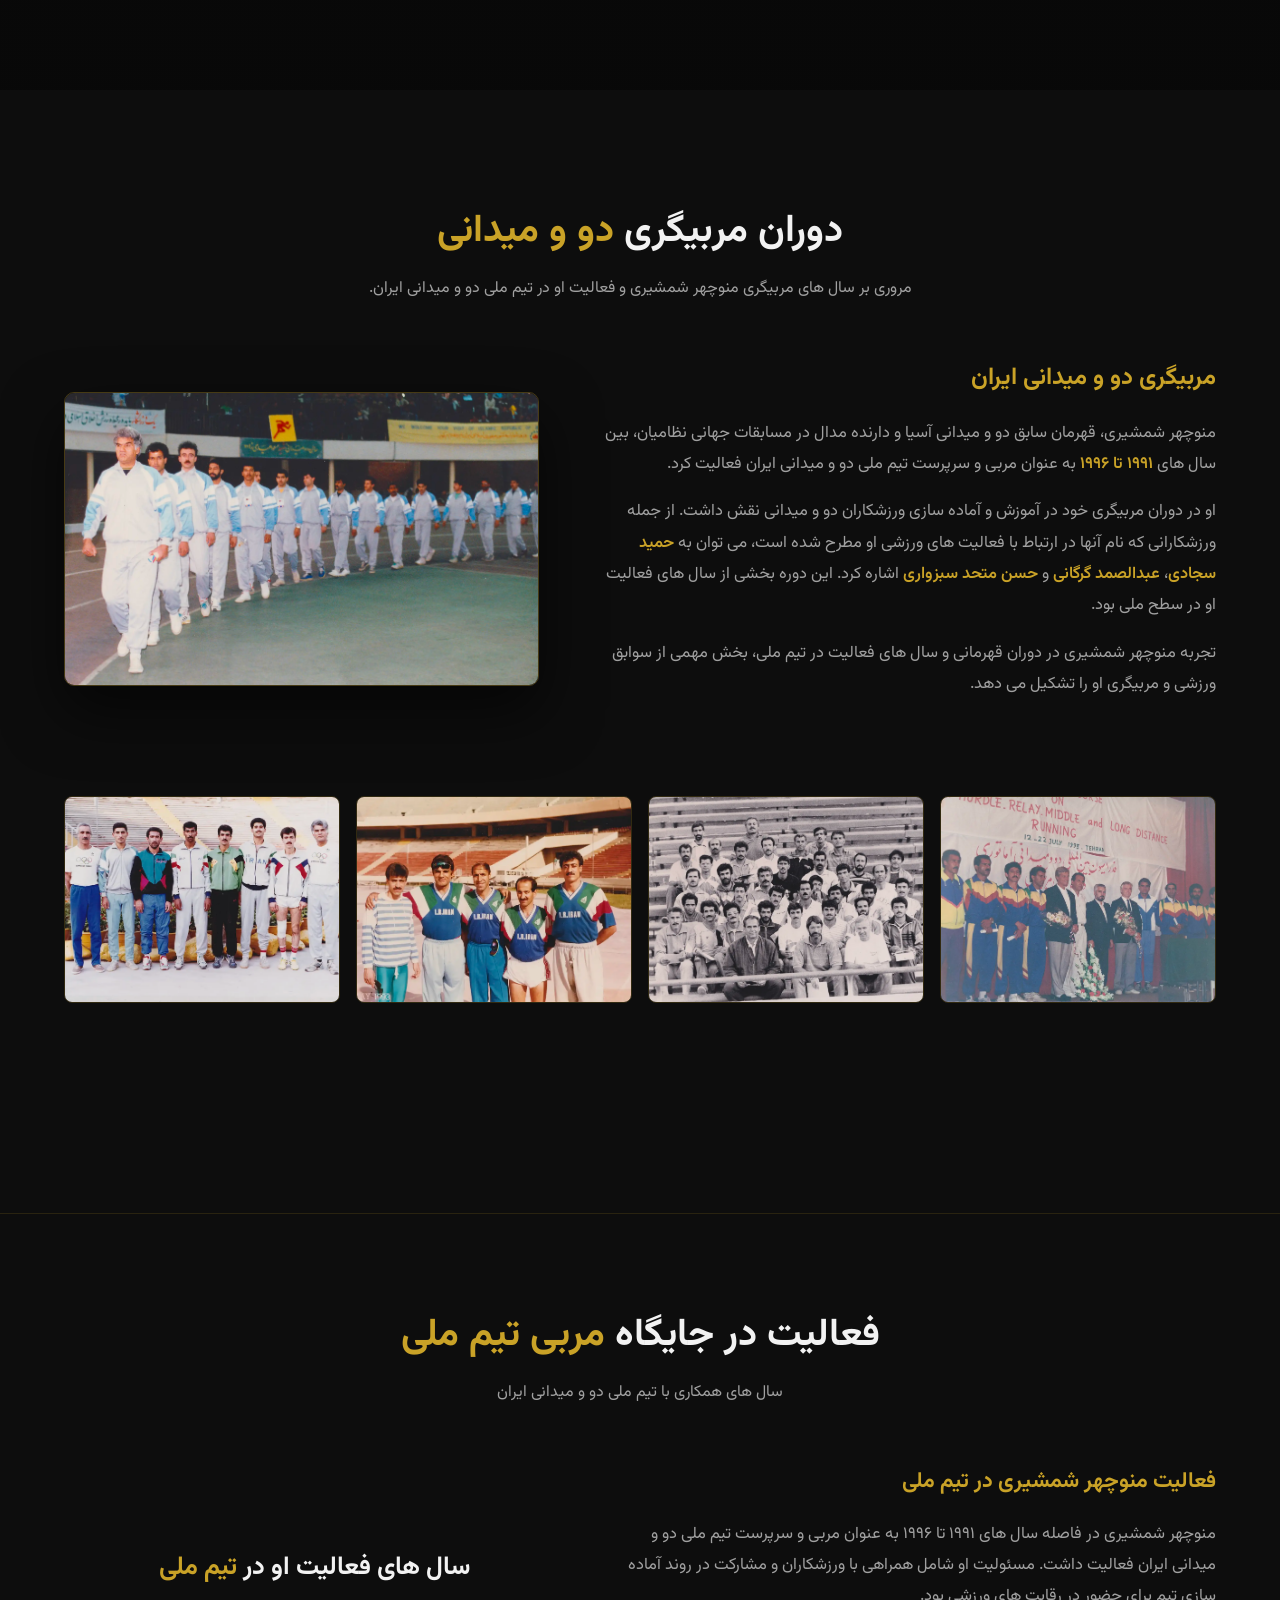
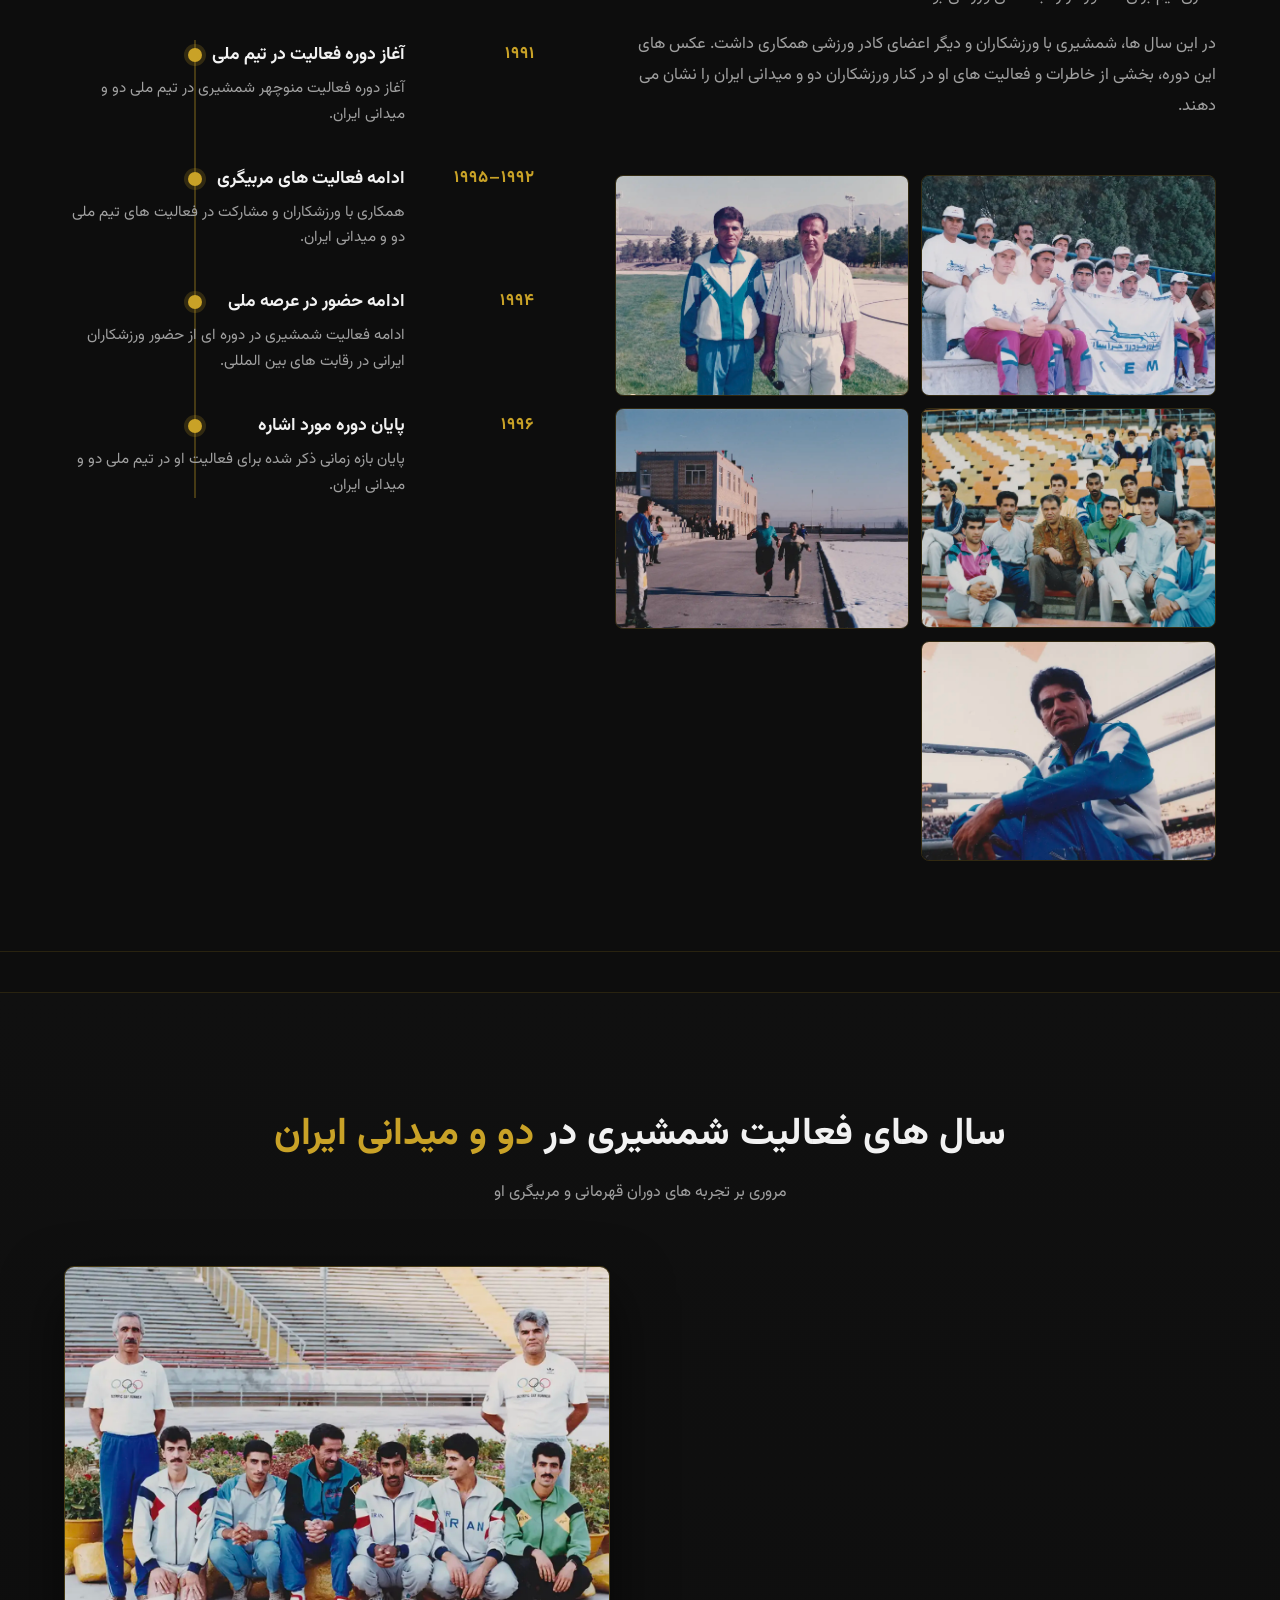
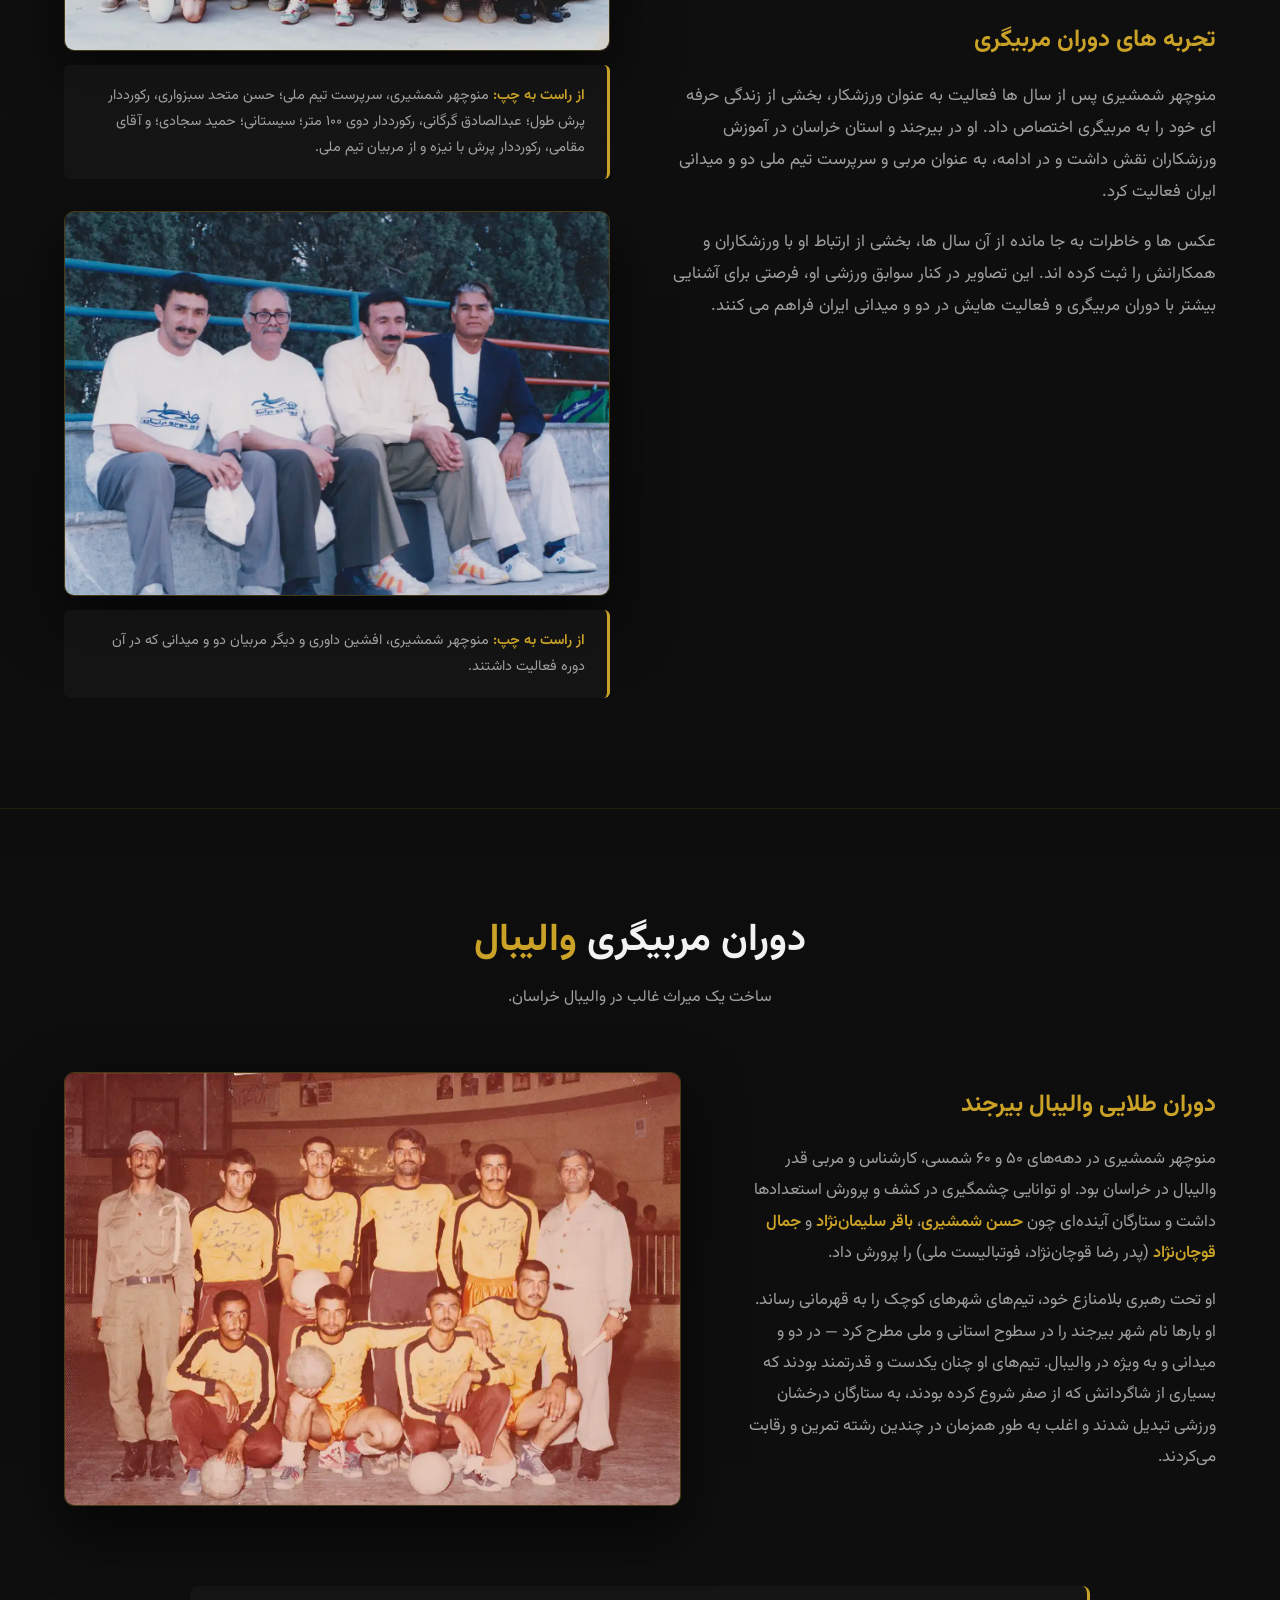
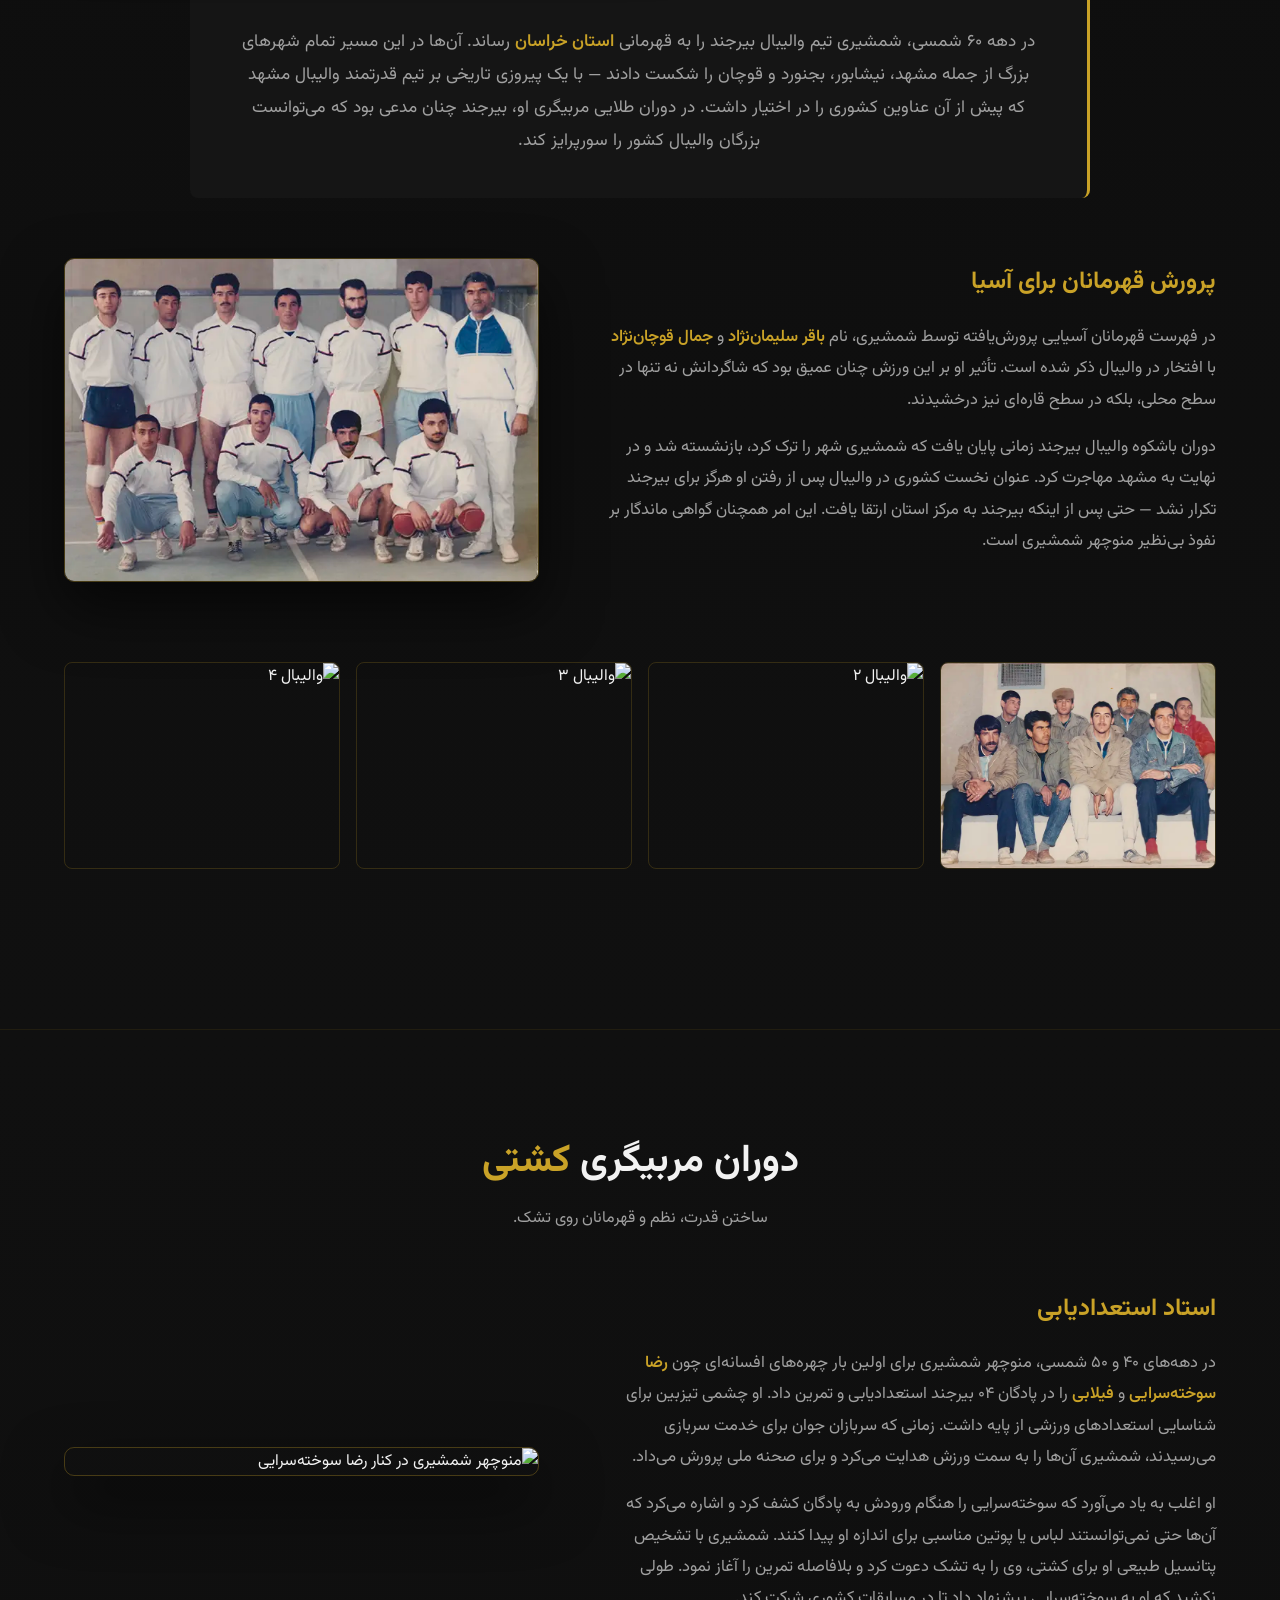
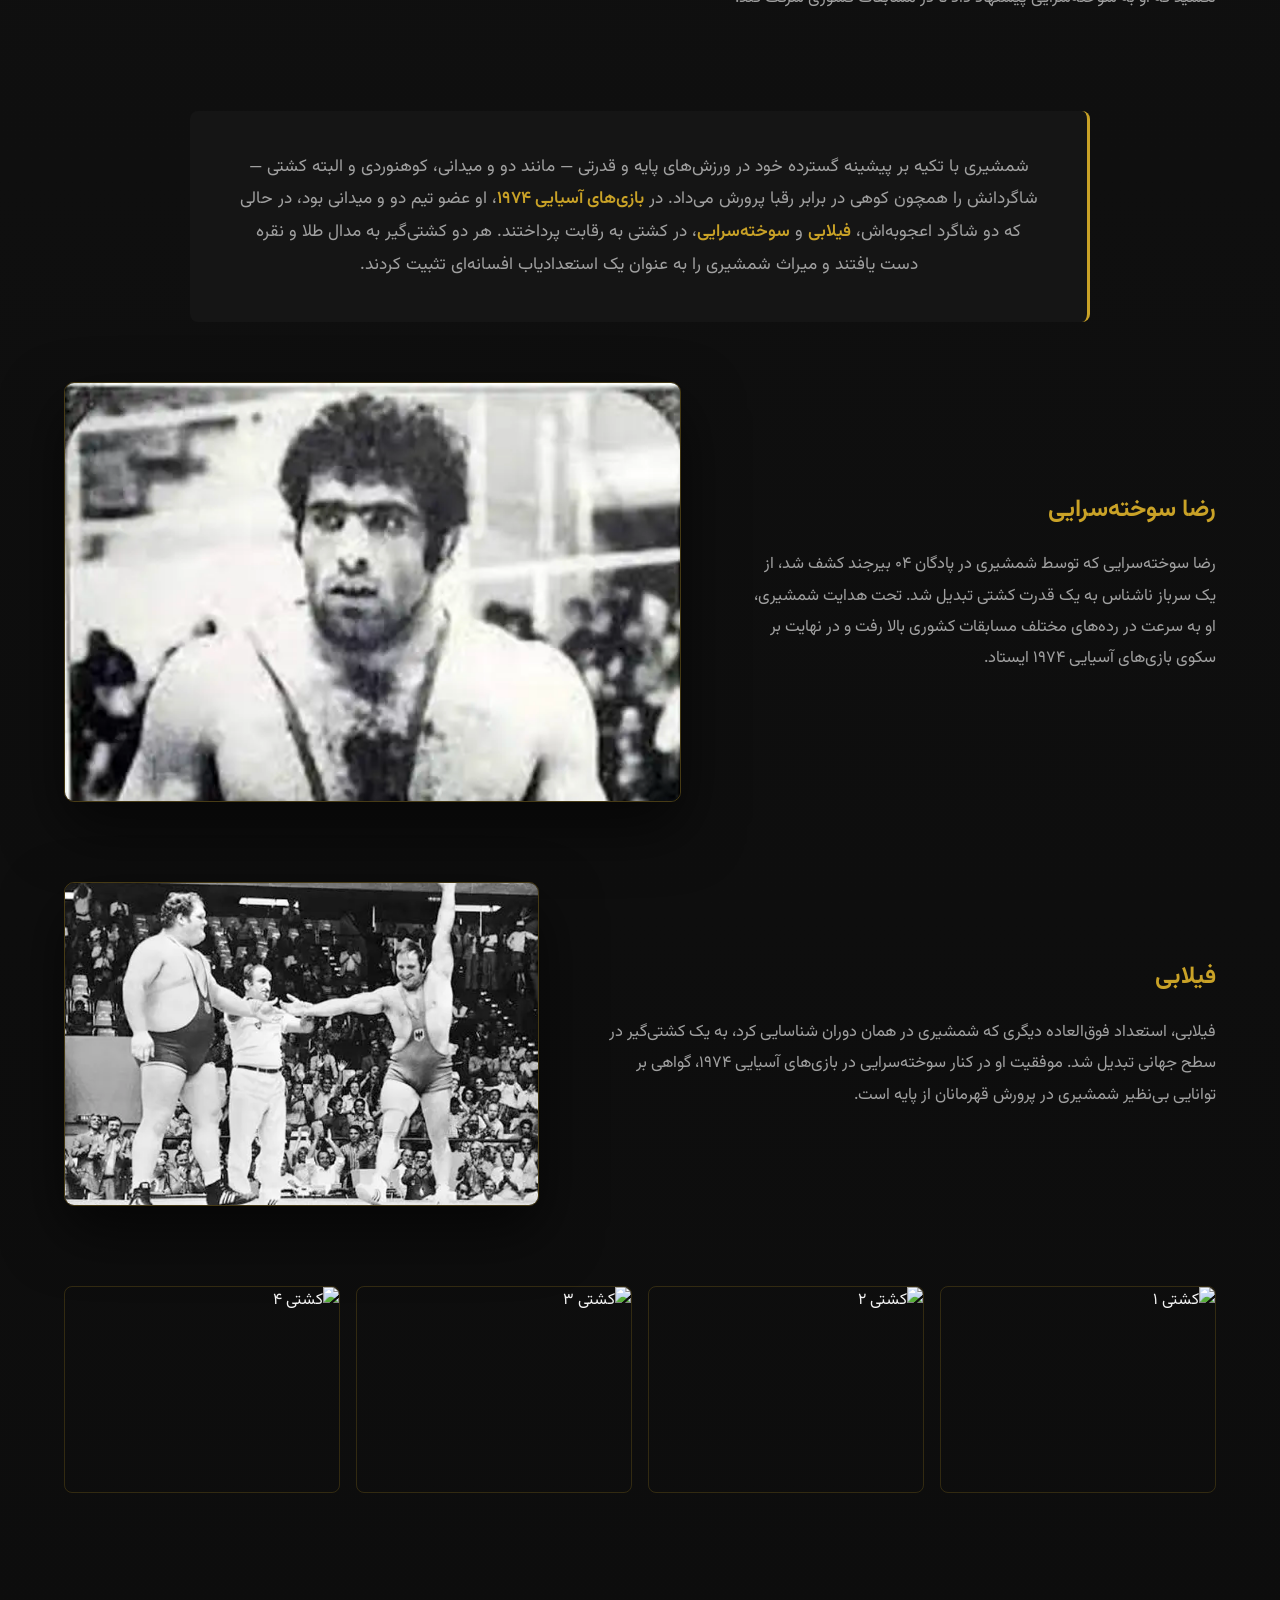
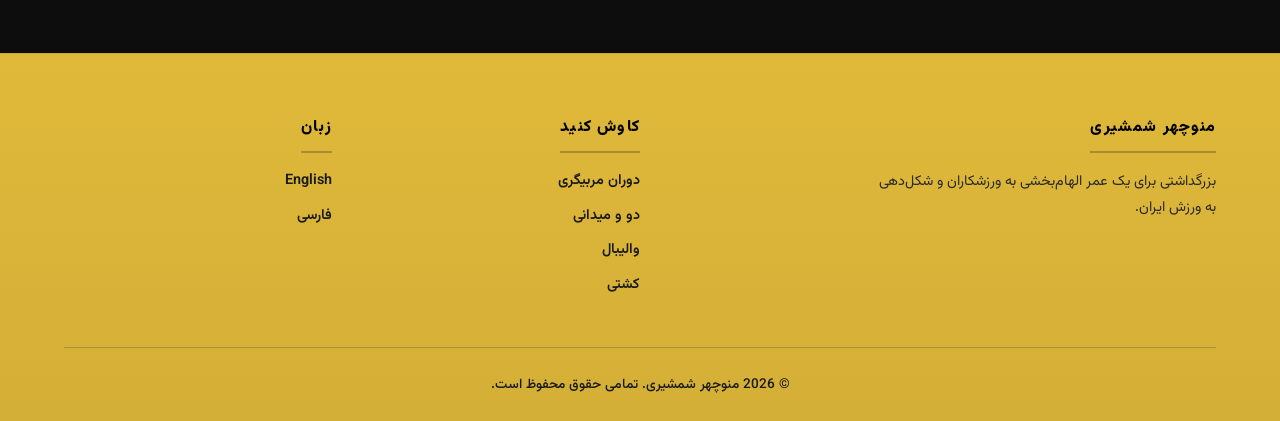
==== commit c9f1c86e: "Update coaching.html" ====
--- a/fa/coaching.html
+++ b/fa/coaching.html
@@ -171,8 +171,8 @@
     <div class="container">
 
       <div class="section-title">
-        <h2>رهبری به‌عنوان <span>مربی تیم ملی</span></h2>
-        <p>هدایت تیم ملی ایران با بینش و تخصص</p>
+        <h2>فعالیت در جایگاه <span>مربی تیم ملی</span></h2>
+        <p>سال های همکاری با تیم ملی دو و میدانی ایران</p>
       </div>
 
       <div class="leadership-grid">
@@ -180,21 +180,21 @@
         <!-- ستون اول (راست در RTL): متن رهبری + گالری ۵ عکسی -->
         <div class="leadership-left">
           <div class="leadership-text">
-            <h3>رهبری شمشیری به عنوان مربی تیم ملی</h3>
+            <h3>فعالیت منوچهر شمشیری در تیم ملی</h3>
             <p>
-              منوچهر شمشیری به عنوان مربی و سرپرست تیم ملی دو و میدانی ایران، نه تنها برنامه‌های تمرینی برای ورزشکارانش طراحی می‌کرد، بلکه با استراتژی‌های هوشمندانه تیم را برای موفقیت در مسابقات ملی و بین‌المللی آماده می‌ساخت.
+              منوچهر شمشیری در فاصله سال های ۱۹۹۱ تا ۱۹۹۶ به عنوان مربی و سرپرست تیم ملی دو و میدانی ایران فعالیت داشت. مسئولیت او شامل همراهی با ورزشکاران و مشارکت در روند آماده سازی تیم برای حضور در رقابت های ورزشی بود.
             </p>
             <p>
-              بسیاری از شاگردان او به طور همزمان در چند رشته تمرین می‌کردند و از راهنمایی‌هایش بهره فراوان می‌بردند.
+              در این سال ها، شمشیری با ورزشکاران و دیگر اعضای کادر ورزشی همکاری داشت. عکس های این دوره، بخشی از خاطرات و فعالیت های او در کنار ورزشکاران دو و میدانی ایران را نشان می دهند.
             </p>
           </div>
 
           <div class="gallery-4">
-            <figure><img src="../assets/images/pages/coaching/Manuchehr-Shamshiri-Irans-Track-Field-Coach-and-Talent-Maker-Legend-3.webp" alt="لحظه رهبری ۱" /></figure>
-            <figure><img src="../assets/images/pages/coaching/Manouchehr-Shamsheri-athletics-coach-on-the-track-alongside-a-colleague.webp" alt="لحظه رهبری ۲" /></figure>
-            <figure><img src="../assets/images/pages/coaching/Manouchehr-Shamsheri-sitting-on-the-stadium-benches-alongside-several-of-his-students.webp" alt="لحظه رهبری ۳" /></figure>
-            <figure><img src="../assets/images/pages/coaching/Manuchehr-Shamshiri-Irans-Track-Field-Coach-and-Talent-Maker-Legend-7.webp" alt="لحظه رهبری ۴" /></figure>
-            <figure><img src="../assets/images/pages/coaching/Manuchehr-Shamshiri-Irans-Track-Field-Coach-and-Talent-Maker-Legend-1.webp" alt="لحظه رهبری ۵" /></figure>
+            <figure><img src="../assets/images/pages/coaching/Manuchehr-Shamshiri-Irans-Track-Field-Coach-and-Talent-Maker-Legend-3.webp" alt="منوچهر شمشیری در دوران فعالیت در تیم ملی دو و میدانی" /></figure>
+            <figure><img src="../assets/images/pages/coaching/Manouchehr-Shamsheri-athletics-coach-on-the-track-alongside-a-colleague.webp" alt="منوچهر شمشیری در کنار یکی از همکاران ورزشی خود" /></figure>
+            <figure><img src="../assets/images/pages/coaching/Manouchehr-Shamsheri-sitting-on-the-stadium-benches-alongside-several-of-his-students.webp" alt="منوچهر شمشیری در کنار تعدادی از شاگردانش در ورزشگاه" /></figure>
+            <figure><img src="../assets/images/pages/coaching/Manuchehr-Shamshiri-Irans-Track-Field-Coach-and-Talent-Maker-Legend-7.webp" alt="تصویری از منوچهر شمشیری در دوران مربیگری" /></figure>
+            <figure><img src="../assets/images/pages/coaching/Manuchehr-Shamshiri-Irans-Track-Field-Coach-and-Talent-Maker-Legend-1.webp" alt="منوچهر شمشیری در کنار ورزشکاران دو و میدانی" /></figure>
           </div>
         </div>
 
@@ -214,21 +214,21 @@
               <li>
                 <span class="timeline-year">۱۹۹۲–۱۹۹۵</span>
                 <div class="timeline-content">
-                  <h4>مربیگری و همراهی با ورزشکاران</h4>
-                  <p>ادامه فعالیت در دو و میدانی و همکاری با ورزشکاران ایرانی.</p>
+                  <h4>ادامه فعالیت های مربیگری</h4>
+                  <p>همکاری با ورزشکاران و مشارکت در فعالیت های تیم ملی دو و میدانی ایران.</p>
                 </div>
               </li>
               <li>
                 <span class="timeline-year">۱۹۹۴</span>
                 <div class="timeline-content">
-                  <h4>رقابت های آسیایی</h4>
-                  <p>دوره ای از فعالیت های دو و میدانی ایران در رقابت های آسیایی.</p>
+                  <h4>ادامه حضور در عرصه ملی</h4>
+                  <p>ادامه فعالیت شمشیری در دوره ای از حضور ورزشکاران ایرانی در رقابت های بین المللی.</p>
                 </div>
               </li>
               <li>
                 <span class="timeline-year">۱۹۹۶</span>
                 <div class="timeline-content">
-                  <h4>پایان دوره فعالیت مورد اشاره</h4>
+                  <h4>پایان دوره مورد اشاره</h4>
                   <p>پایان بازه زمانی ذکر شده برای فعالیت او در تیم ملی دو و میدانی ایران.</p>
                 </div>
               </li>
@@ -246,20 +246,20 @@
     <div class="container">
 
       <div class="section-title">
-        <h2>میراث شمشیری در <span>دو و میدانی ایران</span></h2>
-        <p>تأثیری ماندگار بر صحنه دو و میدانی ایران</p>
+        <h2>سال های فعالیت شمشیری در <span>دو و میدانی ایران</span></h2>
+        <p>مروری بر تجربه های دوران قهرمانی و مربیگری او</p>
       </div>
 
       <div class="heritage-grid">
 
         <!-- ستون اول (راست در RTL): متن میراث -->
         <div class="heritage-text">
-          <h3>میراث شمشیری در دو و میدانی ایران</h3>
-          <p>
-            دوران مربیگری منوچهر شمشیری در دو و میدانی، فصلی محوری در تاریخ ورزش ایران بود. او از طریق تعهدش به پرورش قهرمانان ملی و آسیایی، نسل‌هایی از ورزشکاران با استعداد و حرفه‌ای را پرورش داد و تأثیری ماندگار بر صحنه دو و میدانی ایران بر جای گذاشت.
-          </p>
-          <p>
-            میراث او نه تنها در مدال‌ها و رکوردهای به دست آمده توسط شاگردانش، بلکه در فرهنگ تعالی، نظم و جاه‌طلبی که امروز همچنان به ورزش دو و میدانی ایران الهام می‌بخشد، متجلی است.
+          <h3>تجربه های دوران مربیگری</h3>
+          <p>
+            منوچهر شمشیری پس از سال ها فعالیت به عنوان ورزشکار، بخشی از زندگی حرفه ای خود را به مربیگری اختصاص داد. او در بیرجند و استان خراسان در آموزش ورزشکاران نقش داشت و در ادامه، به عنوان مربی و سرپرست تیم ملی دو و میدانی ایران فعالیت کرد.
+          </p>
+          <p>
+            عکس ها و خاطرات به جا مانده از آن سال ها، بخشی از ارتباط او با ورزشکاران و همکارانش را ثبت کرده اند. این تصاویر در کنار سوابق ورزشی او، فرصتی برای آشنایی بیشتر با دوران مربیگری و فعالیت هایش در دو و میدانی ایران فراهم می کنند.
           </p>
         </div>
 
@@ -268,18 +268,18 @@
           <figure>
             <img
               src="../assets/images/pages/coaching/Manuchehr-Shamshiri-Irans-Track-Field-Coach-and-Talent-Maker-Legend-4.webp"
-              alt="منوچهر شمشیری در کنار تیم ملی دو و میدانی و کادر فنی ایران" />
+              alt="منوچهر شمشیری در کنار ورزشکاران و اعضای کادر دو و میدانی ایران" />
             <figcaption>
-              <strong>از راست به چپ:</strong> منوچهر شمشیری، سرپرست تیم ملی ورزش ایران؛ حسن متحد سبزواری، رکورددار پرش طول؛ عبدالصادق گرگانی، رکورددار دوی ۱۰۰ متر؛ سیستانی؛ حمید سجادی؛ و آقای مقامی، رکورددار پرش با نیزه و یکی از مربیان تیم ملی.
+              <strong>از راست به چپ:</strong> منوچهر شمشیری، سرپرست تیم ملی؛ حسن متحد سبزواری، رکورددار پرش طول؛ عبدالصادق گرگانی، رکورددار دوی ۱۰۰ متر؛ سیستانی؛ حمید سجادی؛ و آقای مقامی، رکورددار پرش با نیزه و از مربیان تیم ملی.
             </figcaption>
           </figure>
 
           <figure>
             <img
               src="../assets/images/pages/coaching/Manouchehr-Shamsheri-athletics-coach-of-Iran-alongside-four-other-coaches-the-person-next-to-him-is-Afshin-Davari.webp"
-              alt="منوچهر شمشیری در کنار مربیان تیم ملی دو و میدانی ایران" />
+              alt="منوچهر شمشیری در کنار افشین داوری و دیگر مربیان دو و میدانی" />
             <figcaption>
-              <strong>از راست به چپ:</strong> منوچهر شمشیری، افشین داوری، و --- از جمله مربیان دو و میدانی آن دوران در خراسان بودند.
+              <strong>از راست به چپ:</strong> منوچهر شمشیری، افشین داوری و دیگر مربیان دو و میدانی که در آن دوره فعالیت داشتند.
             </figcaption>
           </figure>
         </div>
--- a/assets/css/style.css
+++ b/assets/css/style.css
@@ -2043,3 +2043,114 @@
   .commemoration-text p { font-size: 1rem; }
   .commemoration-sub-title { font-size: 1.2rem; }
 }
+/* =====================================================
+   HERITAGE SECTION (میراث + گالری دو عکسی)
+===================================================== */
+.heritage-section {
+  position: relative;
+  padding: 110px 0;
+  background: linear-gradient(180deg, #101010 0%, #0d0d0d 100%);
+  border-top: 1px solid rgba(201, 162, 39, 0.15);
+}
+
+/* گرید دو ستونه */
+.heritage-grid {
+  display: grid;
+  grid-template-columns: 1fr 1fr;
+  gap: 60px;
+  align-items: center;
+}
+
+/* ===== ستون متن ===== */
+.heritage-text h3 {
+  font-size: 1.5rem;
+  color: var(--gold);
+  margin-bottom: 24px;
+  line-height: 1.4;
+}
+
+.heritage-text p {
+  color: var(--text-muted);
+  font-size: 1.05rem;
+  line-height: 1.9;
+  margin-bottom: 18px;
+}
+
+.heritage-text strong {
+  color: var(--gold);
+  font-weight: 600;
+}
+
+/* ===== ستون تصاویر ===== */
+.heritage-images {
+  display: flex;
+  flex-direction: column;
+  gap: 32px;
+}
+
+.heritage-images figure {
+  margin: 0;
+  display: flex;
+  flex-direction: column;
+  gap: 14px;
+}
+
+.heritage-images img {
+  width: 100%;
+  height: auto;
+  border-radius: 10px;
+  border: 1px solid rgba(201, 162, 39, 0.3);
+  box-shadow: 0 25px 60px rgba(0, 0, 0, 0.6);
+  display: block;
+  transition: transform 0.4s;
+}
+
+.heritage-images img:hover {
+  transform: scale(1.02);
+}
+
+.heritage-images figcaption {
+  padding: 18px 22px;
+  background: rgba(26, 26, 26, 0.6);
+  border-left: 3px solid var(--gold);
+  border-radius: 6px;
+  color: var(--text-muted);
+  font-size: 0.9rem;
+  line-height: 1.8;
+}
+
+.heritage-images figcaption strong {
+  color: var(--gold);
+  font-weight: 600;
+}
+
+/* RTL: خط طلایی کپشن بره سمت راست */
+html[dir="rtl"] .heritage-images figcaption {
+  border-left: none;
+  border-right: 3px solid var(--gold);
+}
+
+/* =====================================================
+   RESPONSIVE
+===================================================== */
+@media (max-width: 900px) {
+  .heritage-grid {
+    grid-template-columns: 1fr;
+    gap: 40px;
+  }
+
+  /* در موبایل متن اول بیاد، بعد عکس‌ها */
+  .heritage-text { order: 1; }
+  .heritage-images { order: 2; }
+}
+
+@media (max-width: 600px) {
+  .heritage-section { padding: 70px 0; }
+
+  .heritage-text h3 { font-size: 1.25rem; }
+
+  .heritage-images figcaption {
+    font-size: 0.85rem;
+    padding: 14px 16px;
+  }
+}
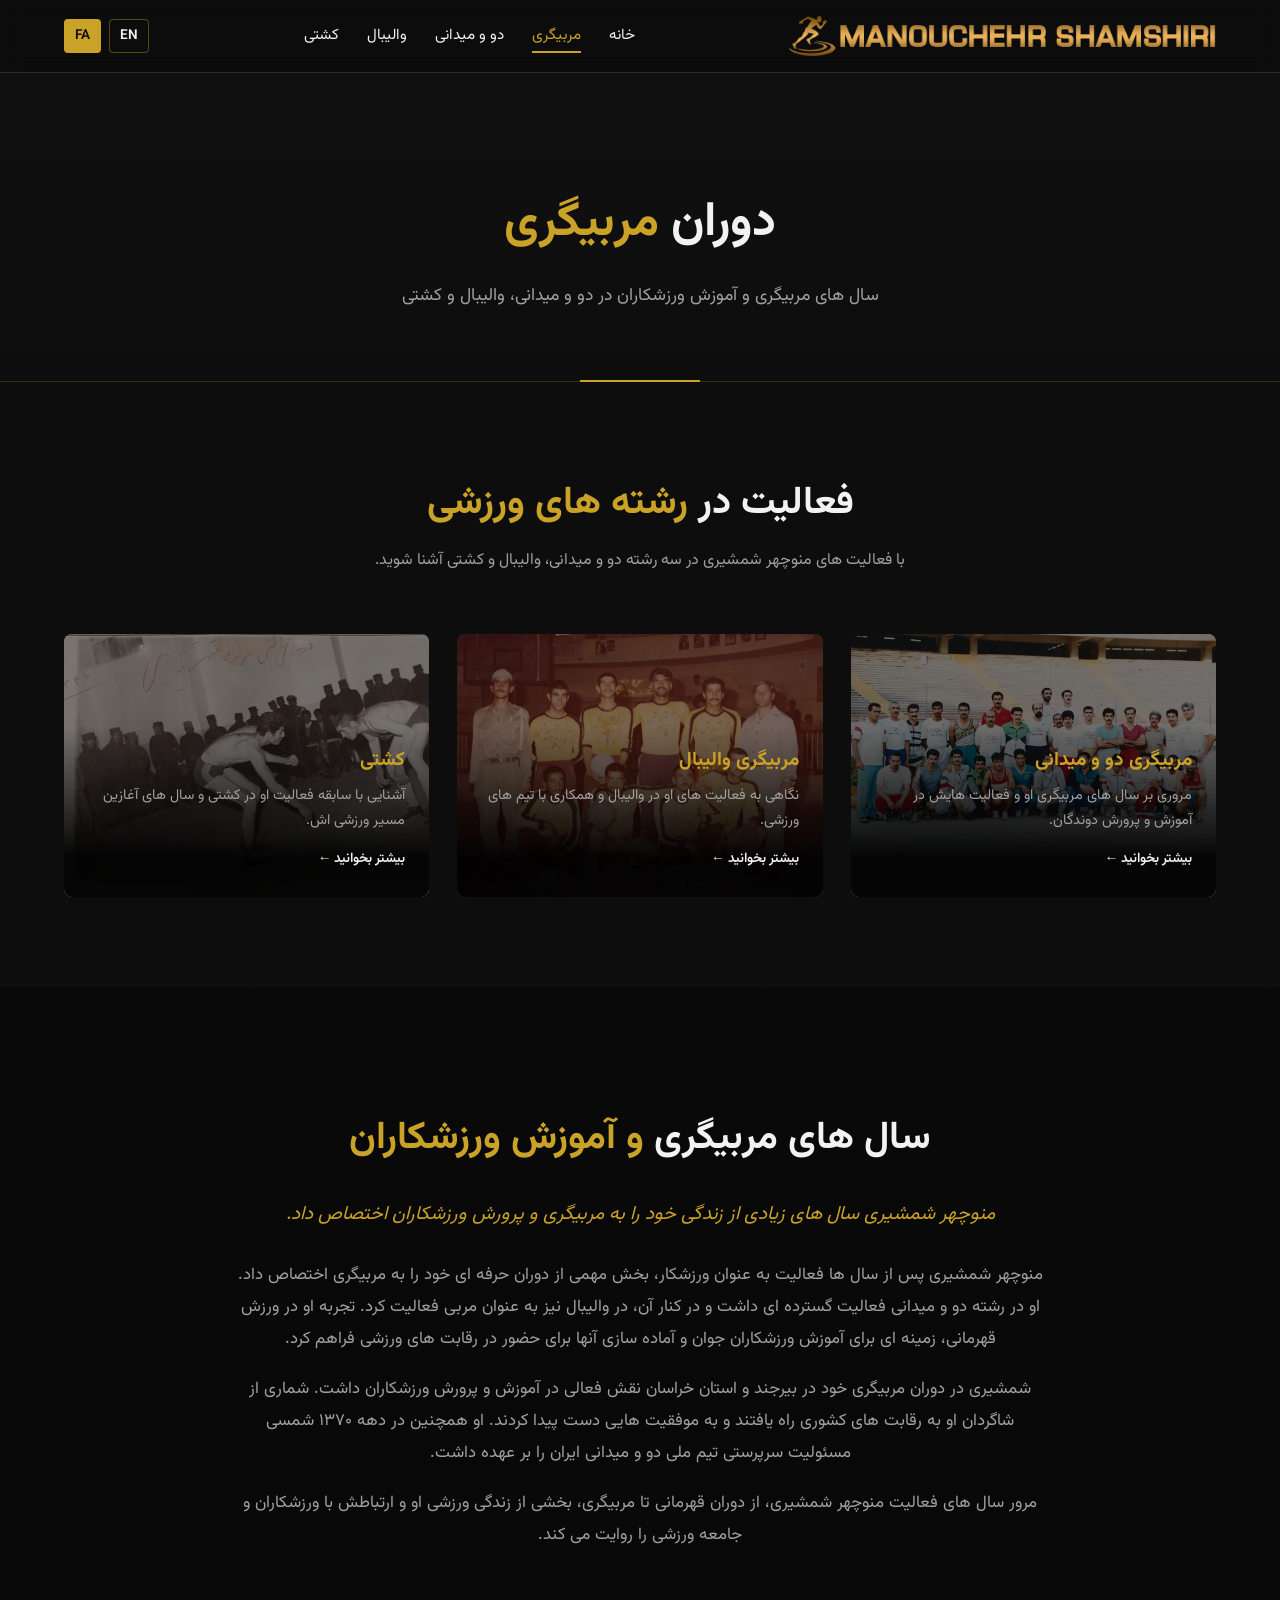
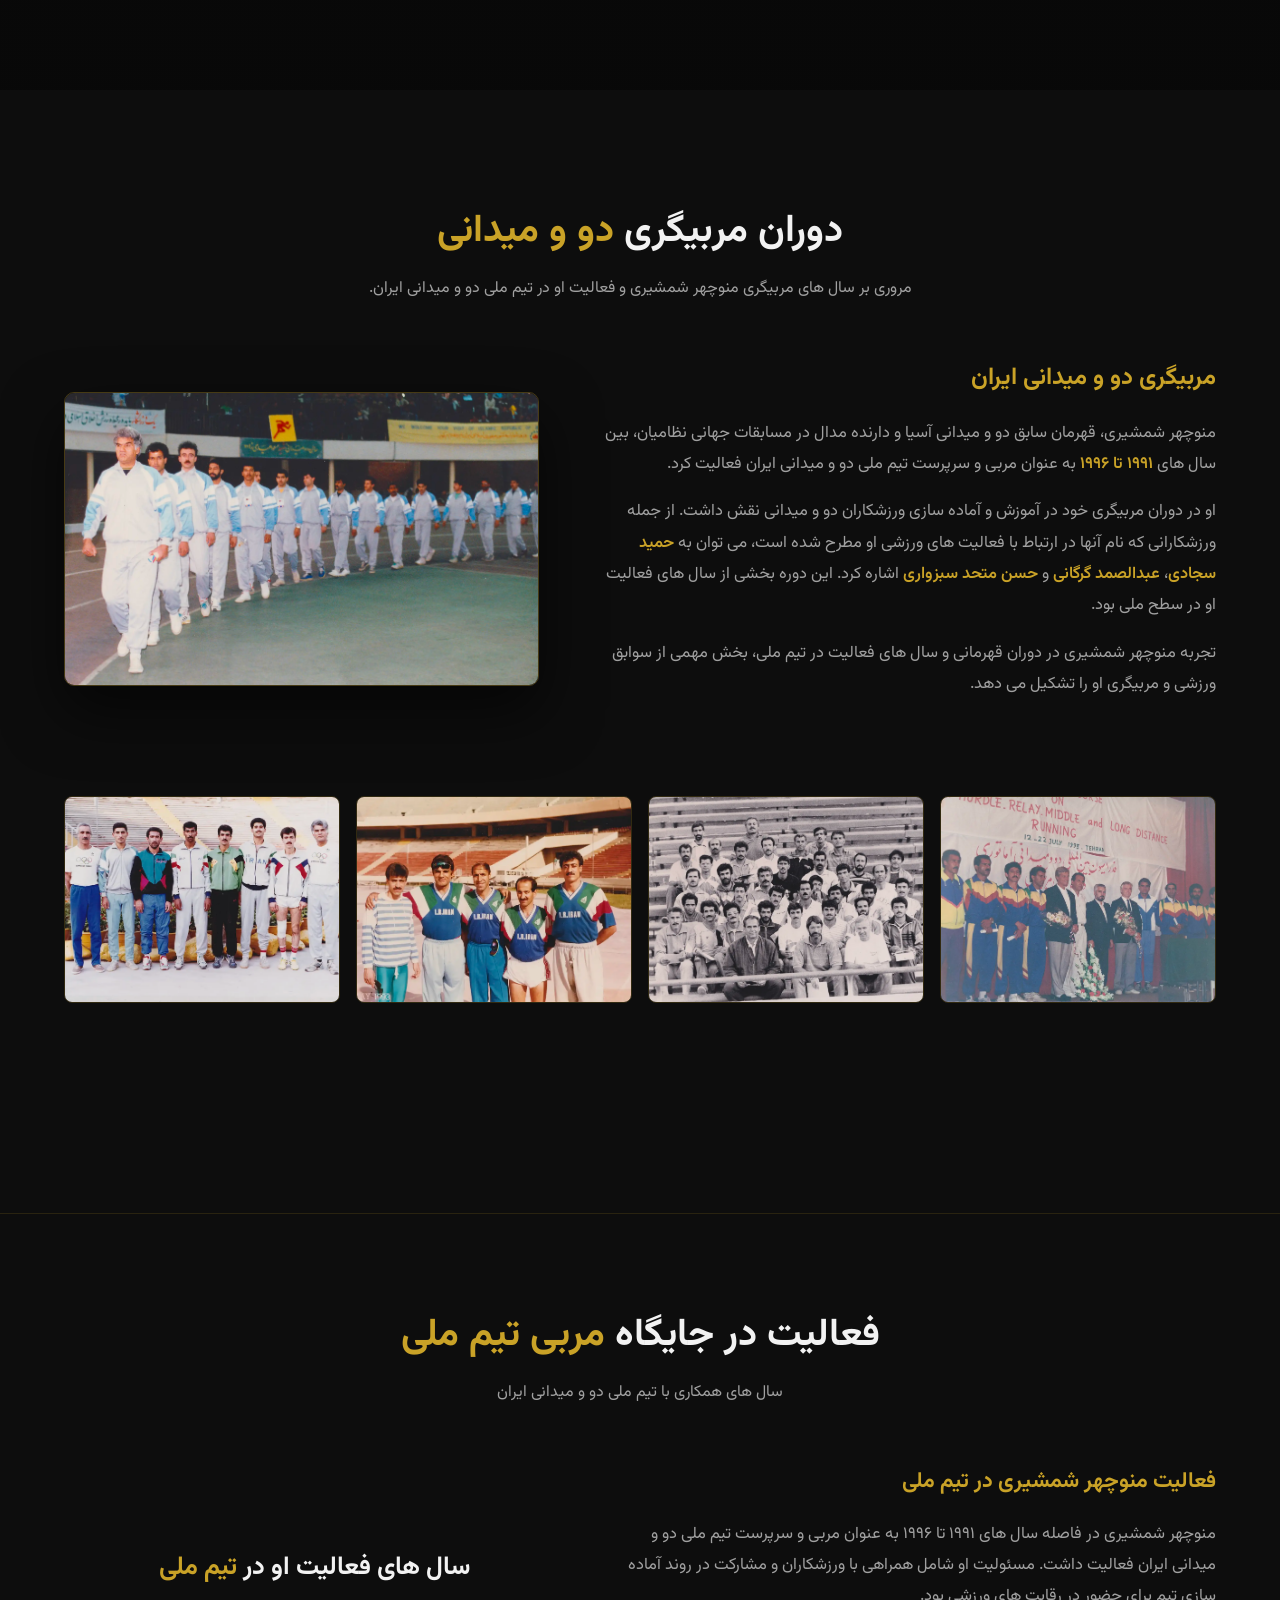
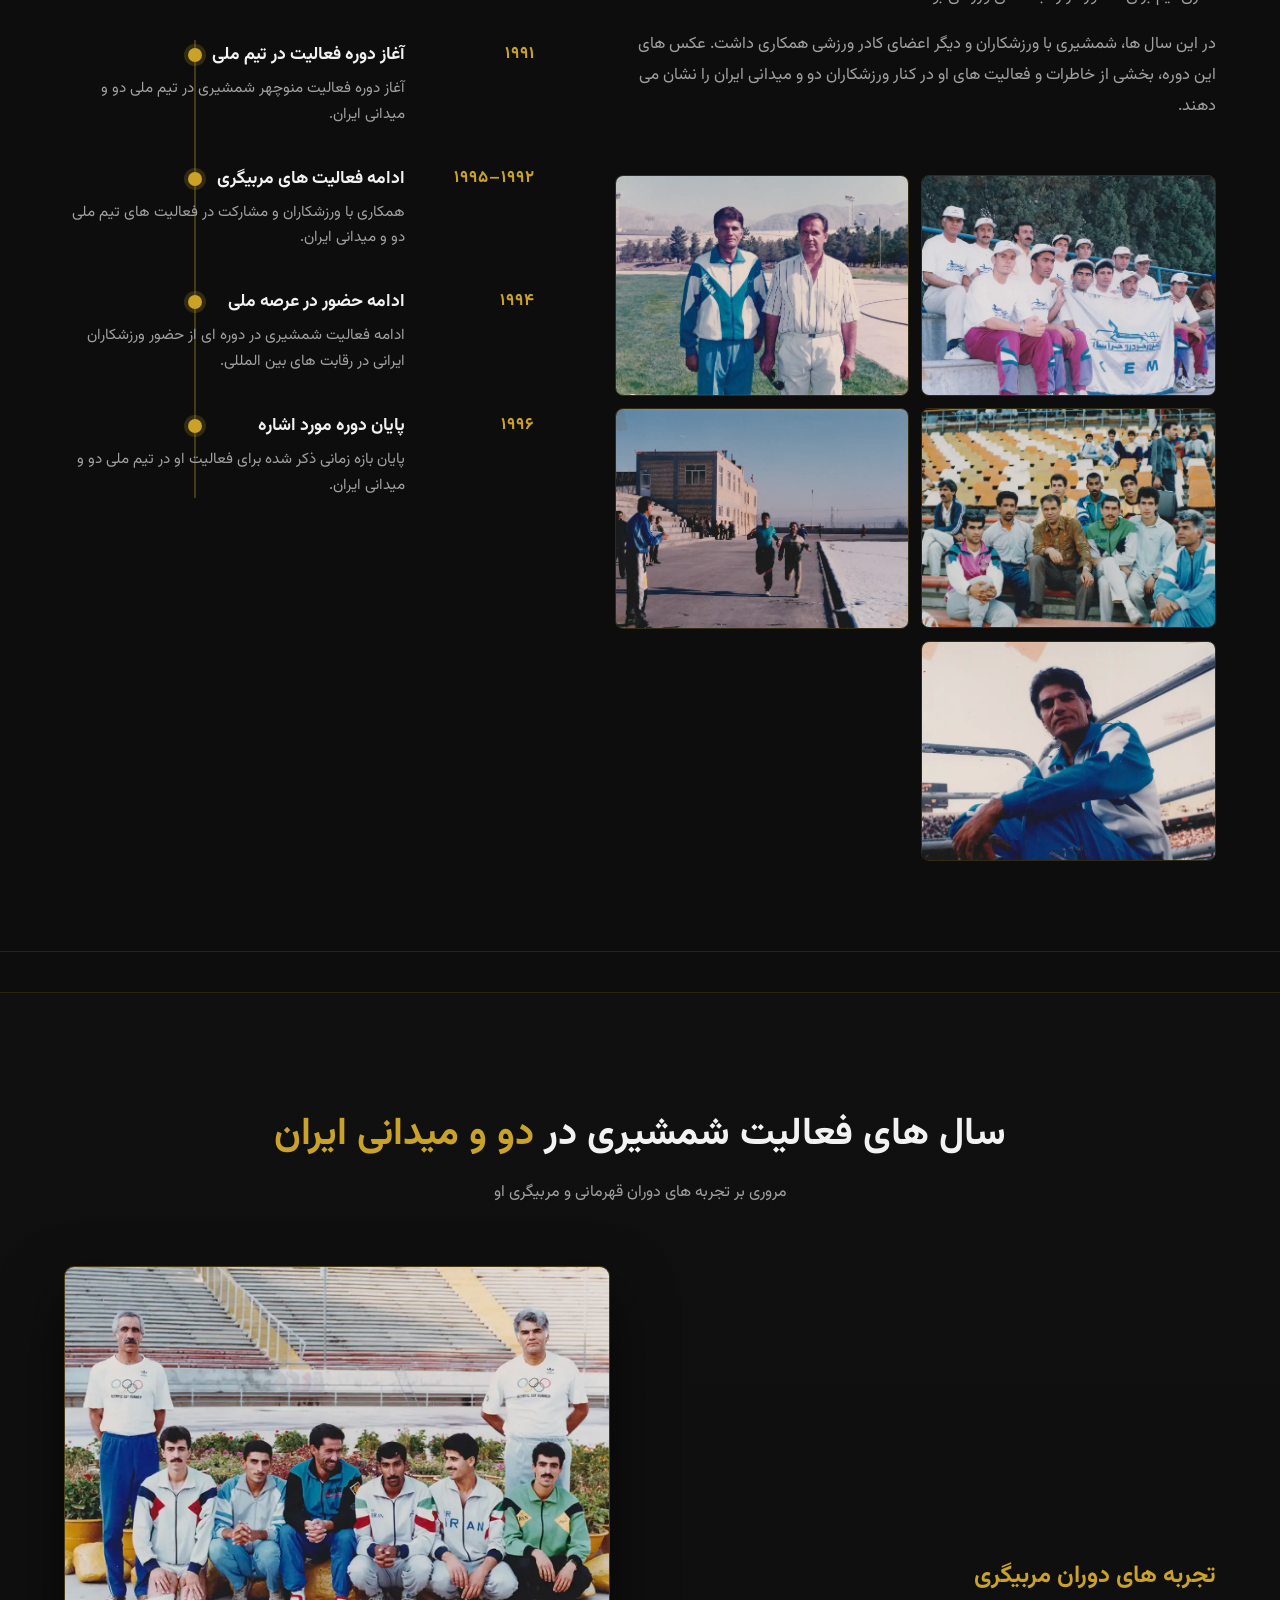
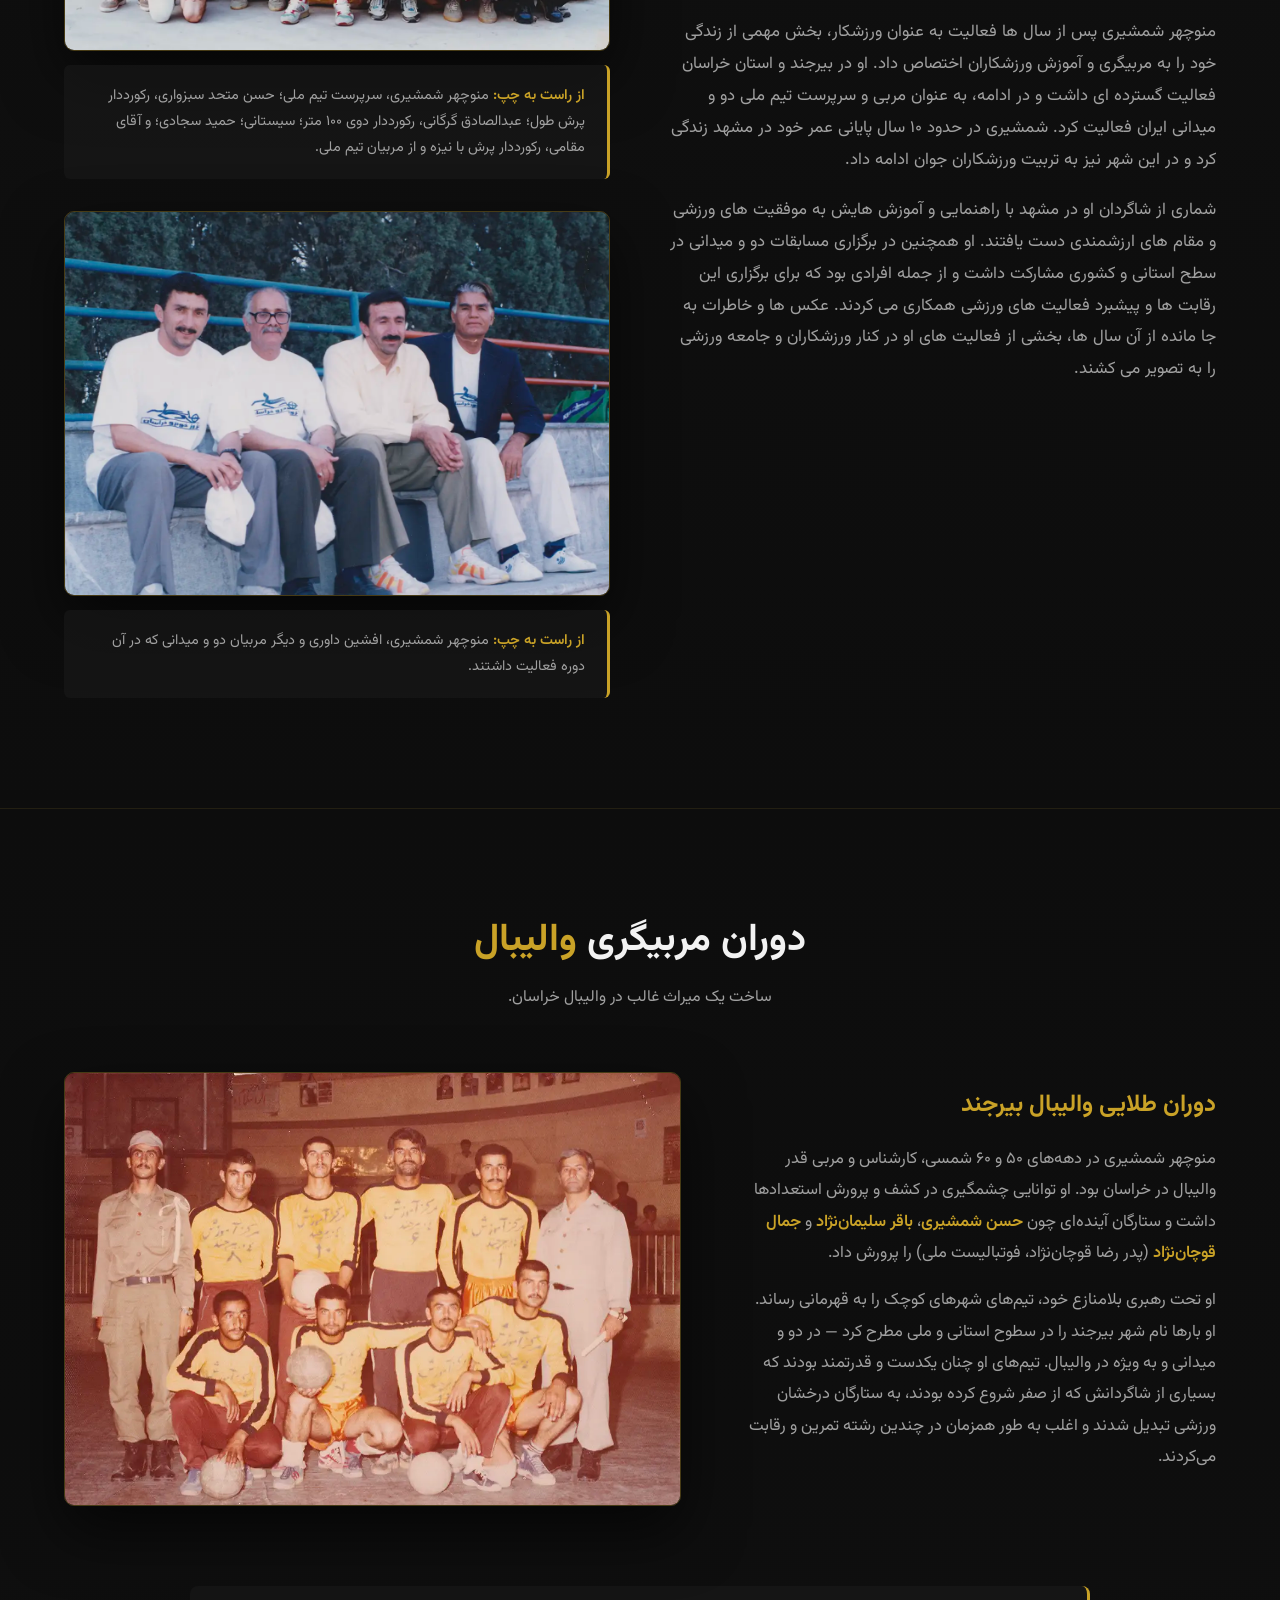
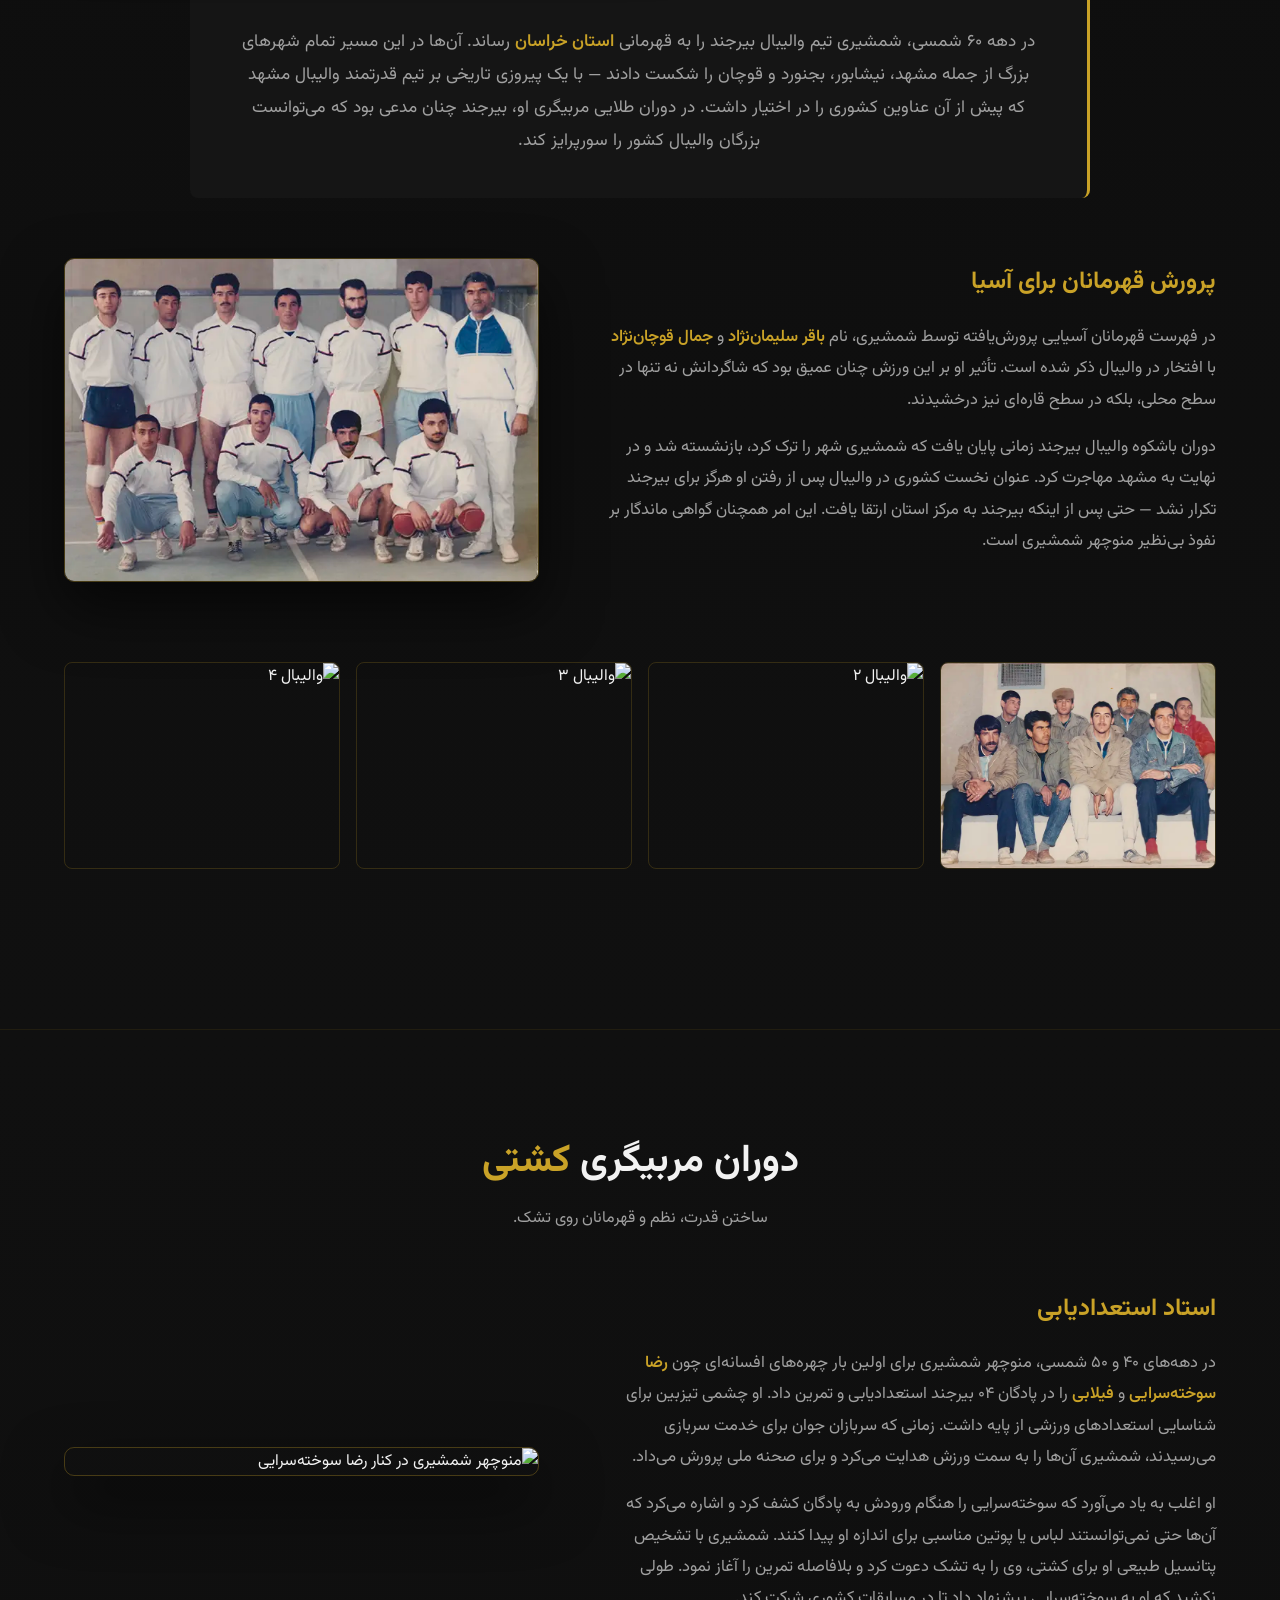
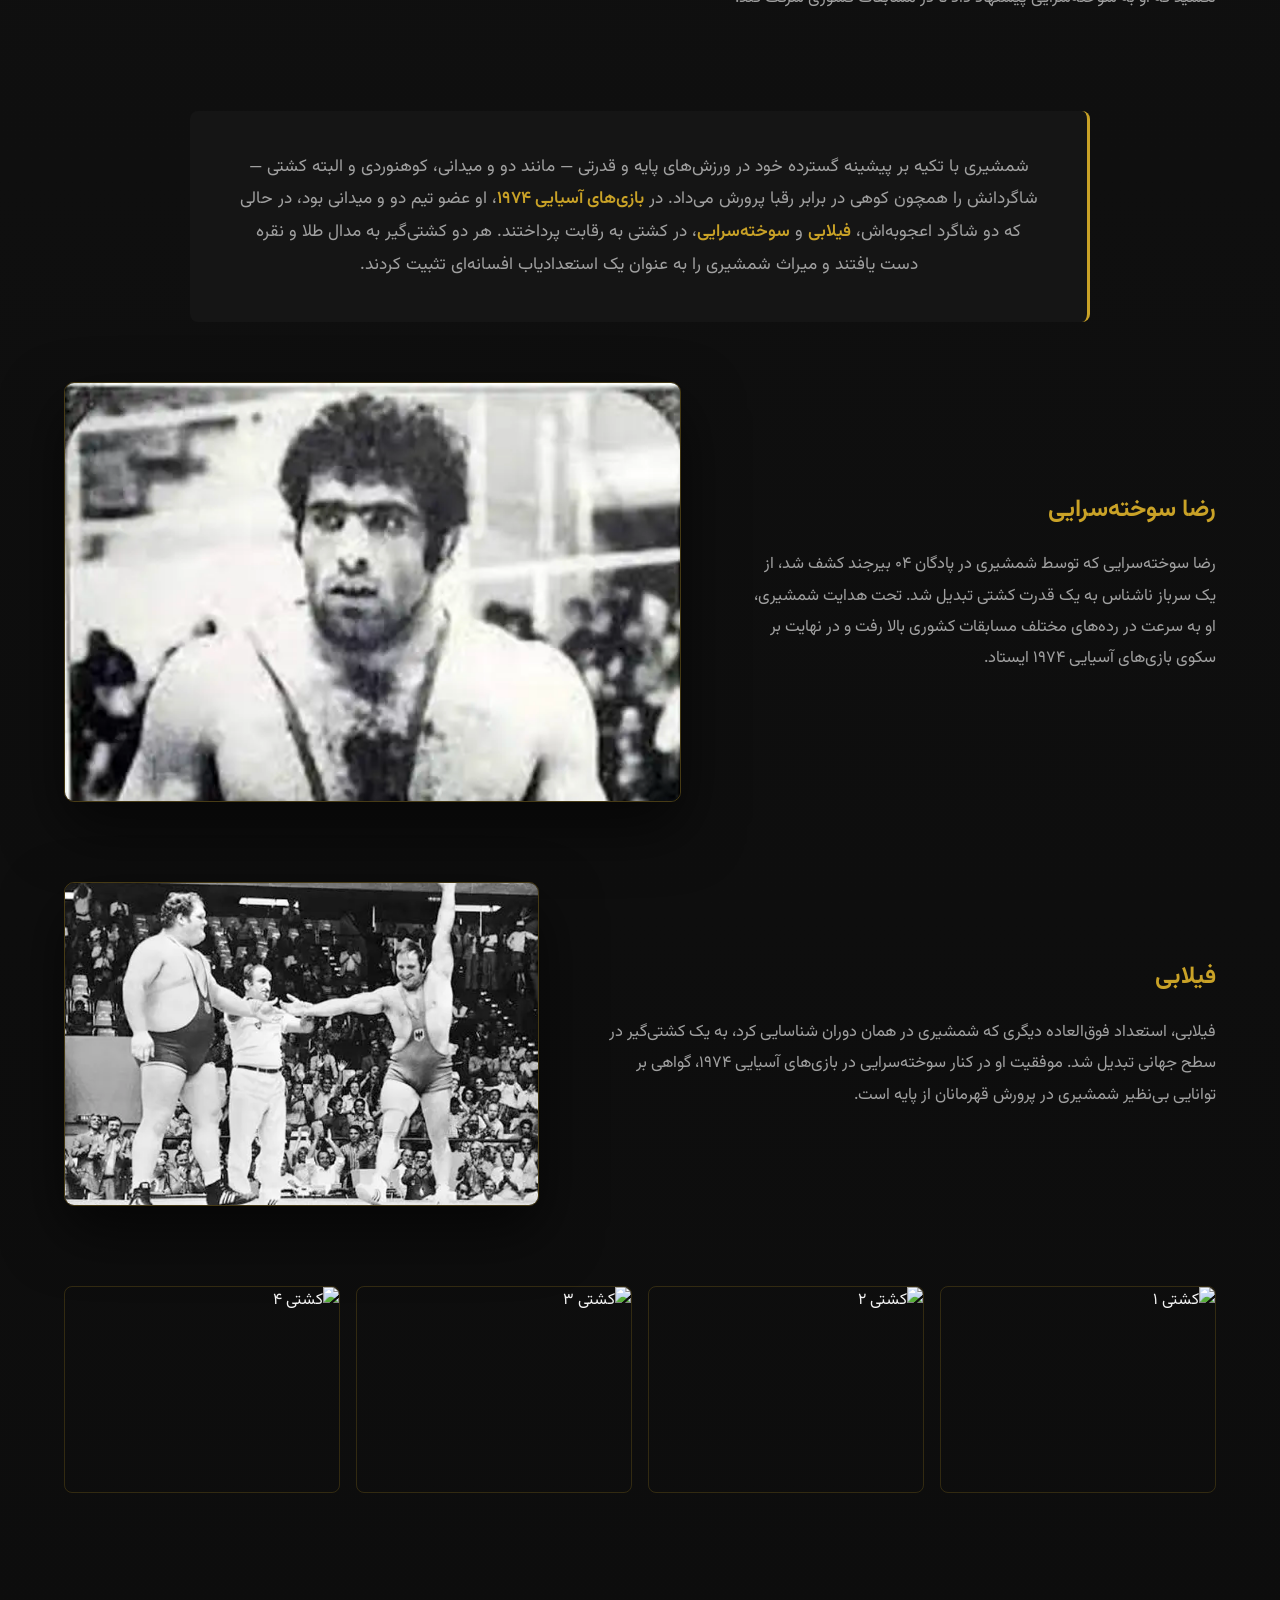
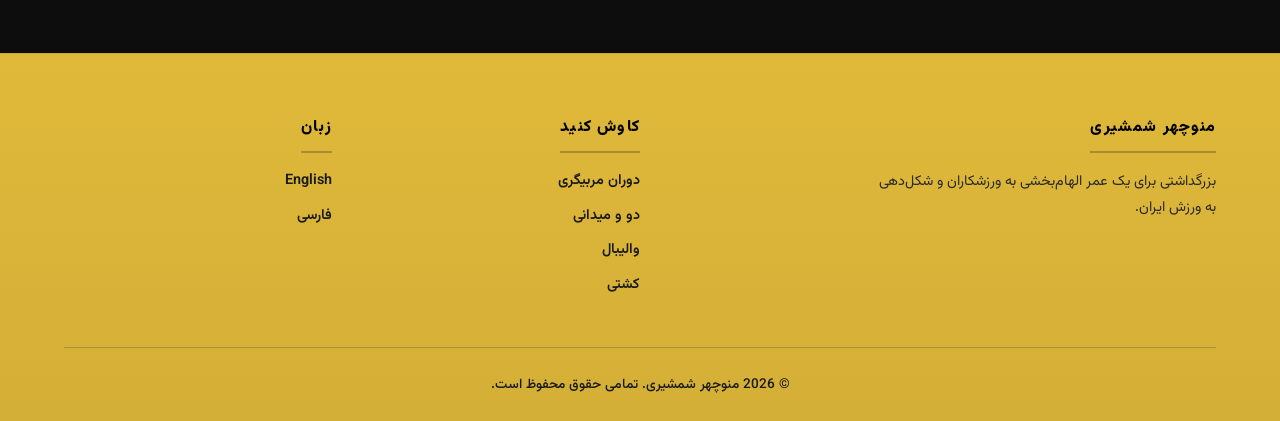
==== commit 7d4f09f8: "Update coaching.html" ====
--- a/fa/coaching.html
+++ b/fa/coaching.html
@@ -255,12 +255,12 @@
         <!-- ستون اول (راست در RTL): متن میراث -->
         <div class="heritage-text">
           <h3>تجربه های دوران مربیگری</h3>
-          <p>
-            منوچهر شمشیری پس از سال ها فعالیت به عنوان ورزشکار، بخشی از زندگی حرفه ای خود را به مربیگری اختصاص داد. او در بیرجند و استان خراسان در آموزش ورزشکاران نقش داشت و در ادامه، به عنوان مربی و سرپرست تیم ملی دو و میدانی ایران فعالیت کرد.
-          </p>
-          <p>
-            عکس ها و خاطرات به جا مانده از آن سال ها، بخشی از ارتباط او با ورزشکاران و همکارانش را ثبت کرده اند. این تصاویر در کنار سوابق ورزشی او، فرصتی برای آشنایی بیشتر با دوران مربیگری و فعالیت هایش در دو و میدانی ایران فراهم می کنند.
-          </p>
+<p>
+  منوچهر شمشیری پس از سال ها فعالیت به عنوان ورزشکار، بخش مهمی از زندگی خود را به مربیگری و آموزش ورزشکاران اختصاص داد. او در بیرجند و استان خراسان فعالیت گسترده ای داشت و در ادامه، به عنوان مربی و سرپرست تیم ملی دو و میدانی ایران فعالیت کرد. شمشیری در حدود ۱۰ سال پایانی عمر خود در مشهد زندگی کرد و در این شهر نیز به تربیت ورزشکاران جوان ادامه داد.
+</p>
+<p>
+  شماری از شاگردان او در مشهد با راهنمایی و آموزش هایش به موفقیت های ورزشی و مقام های ارزشمندی دست یافتند. او همچنین در برگزاری مسابقات دو و میدانی در سطح استانی و کشوری مشارکت داشت و از جمله افرادی بود که برای برگزاری این رقابت ها و پیشبرد فعالیت های ورزشی همکاری می کردند. عکس ها و خاطرات به جا مانده از آن سال ها، بخشی از فعالیت های او در کنار ورزشکاران و جامعه ورزشی را به تصویر می کشند.
+</p>
         </div>
 
         <!-- ستون دوم (چپ در RTL): دو عکس با کپشن -->
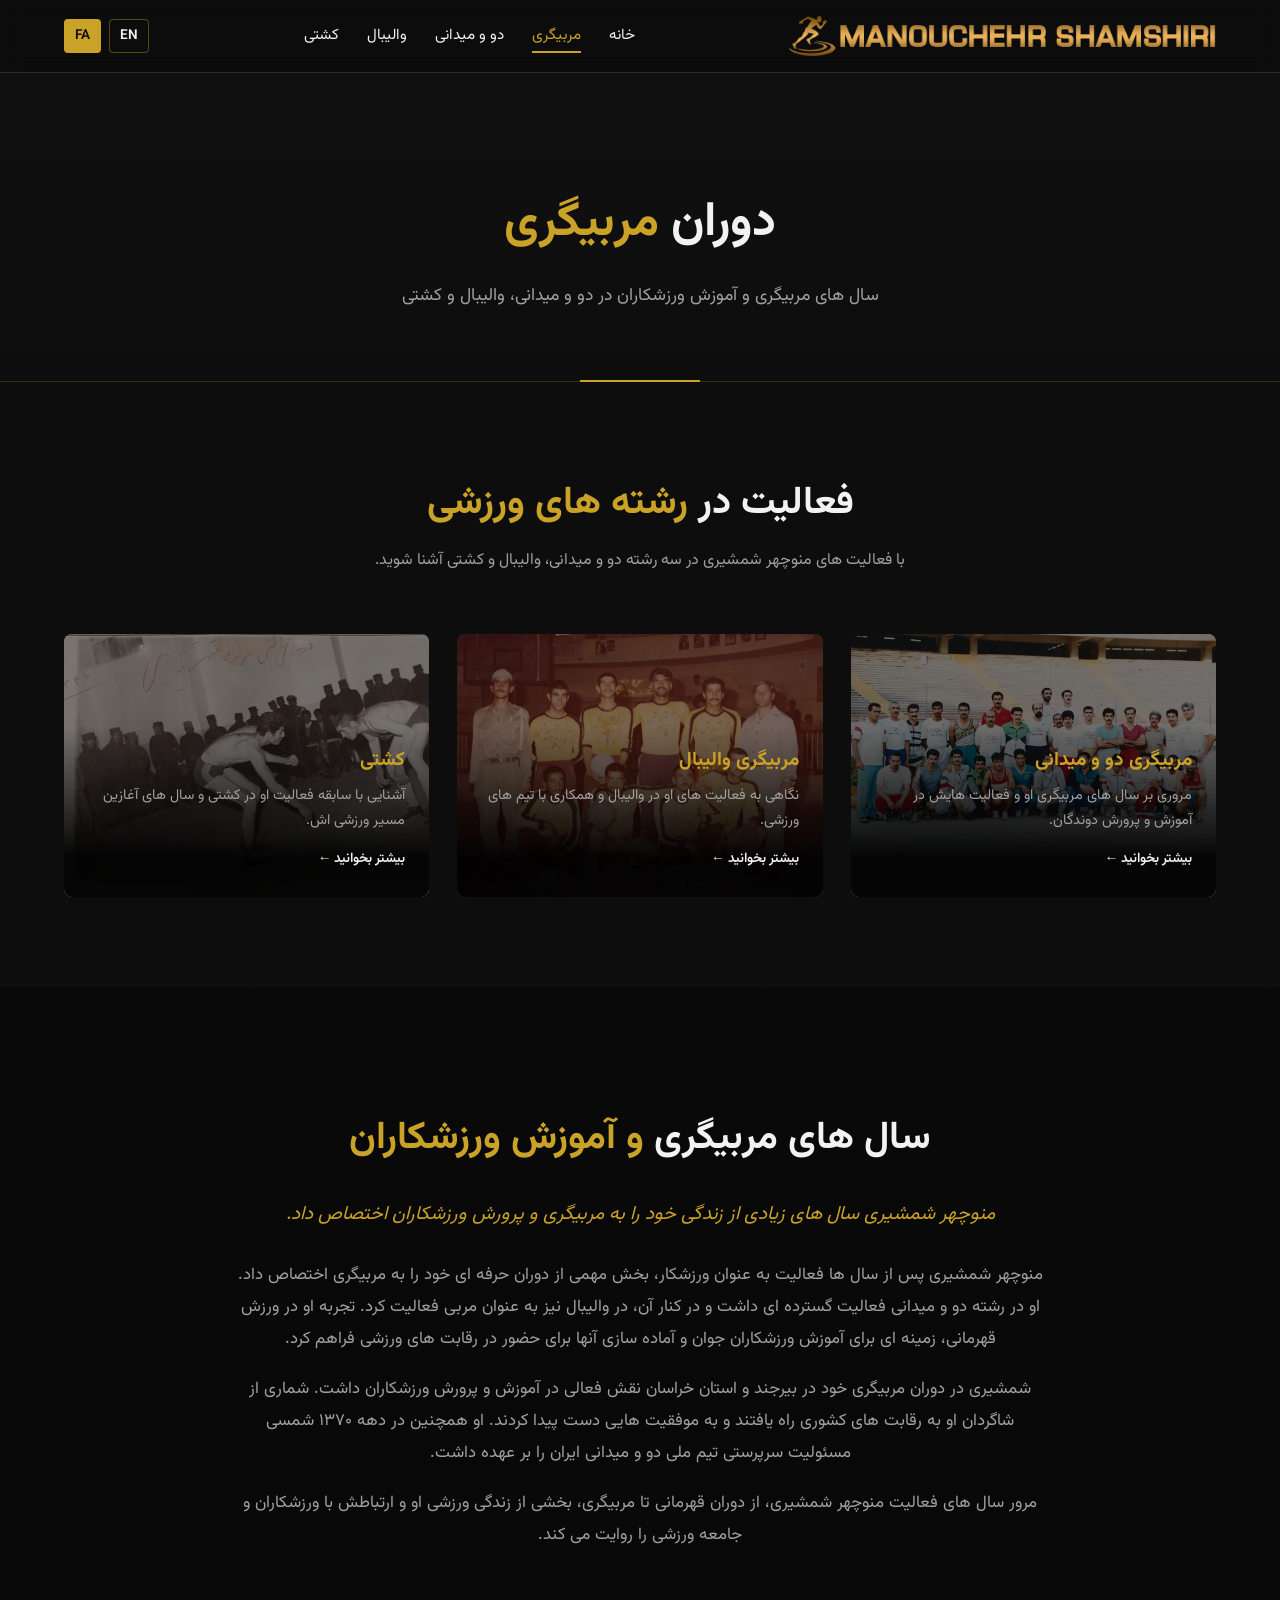
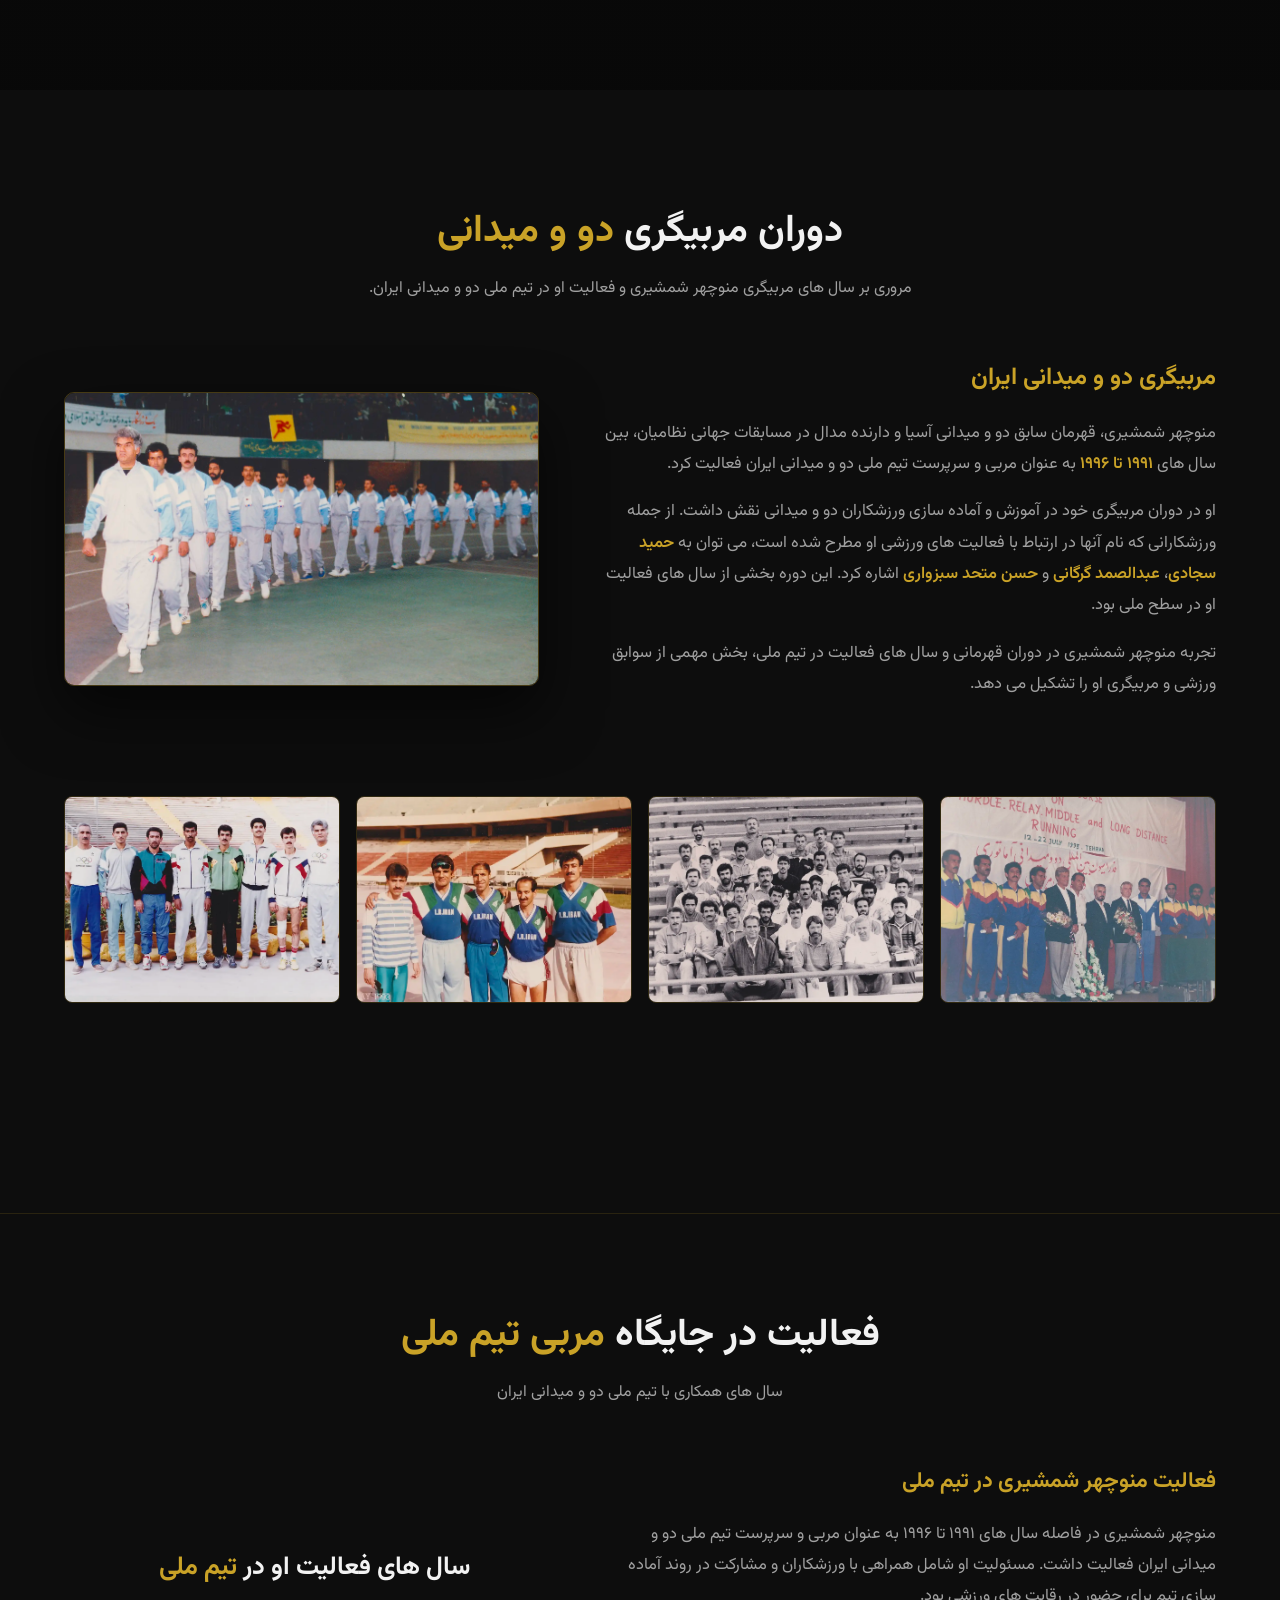
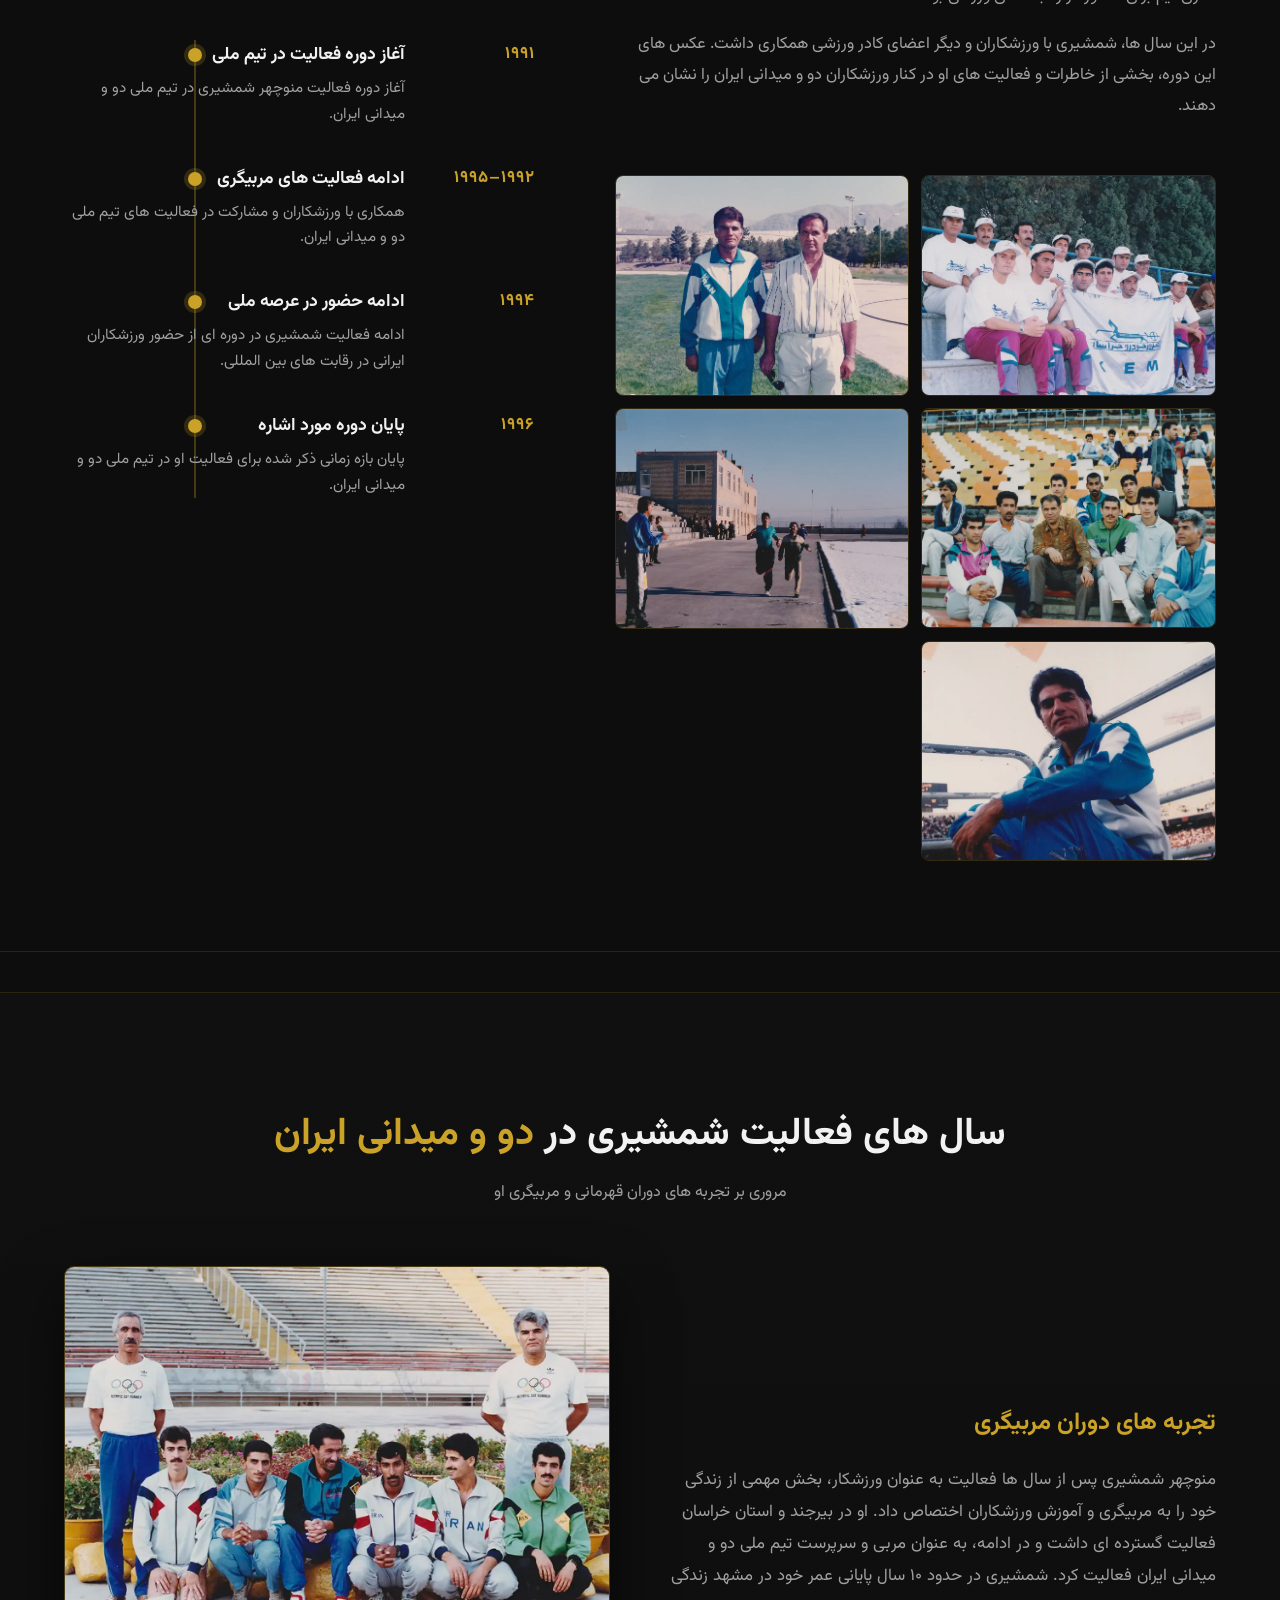
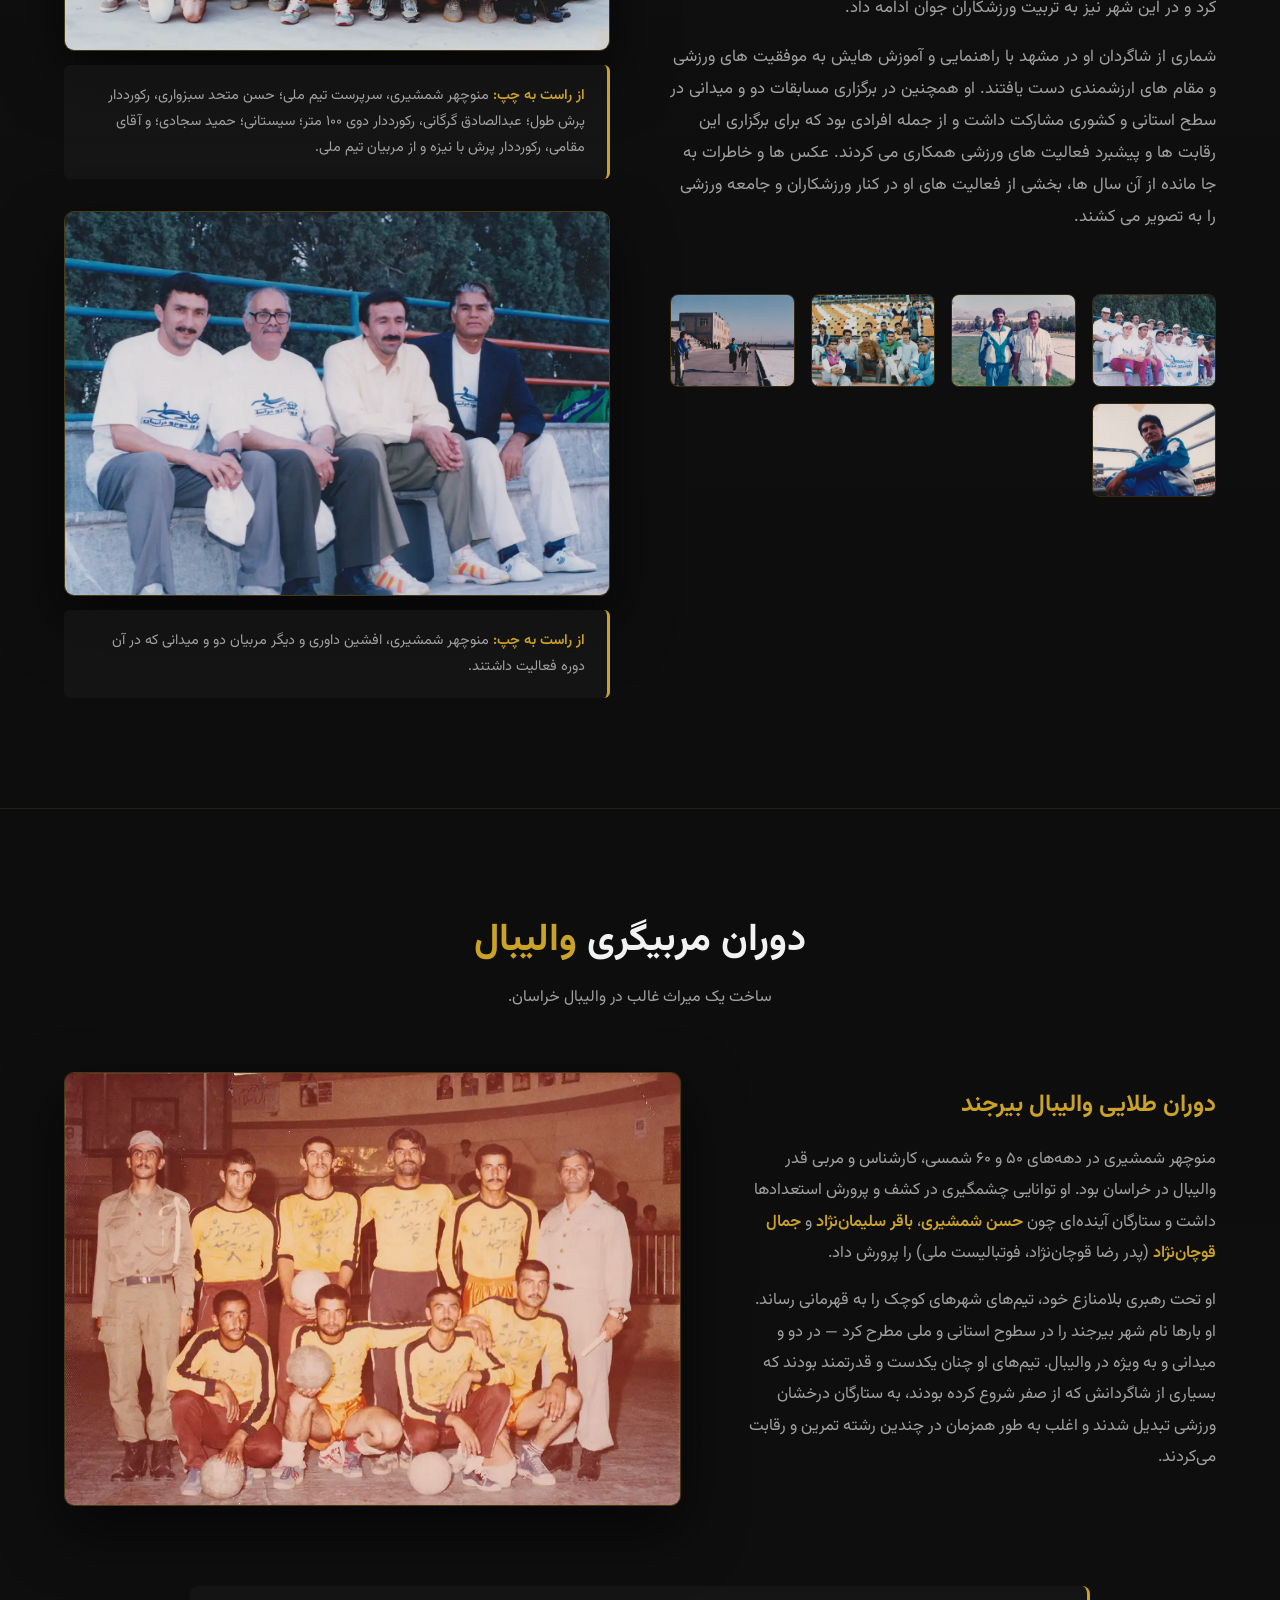
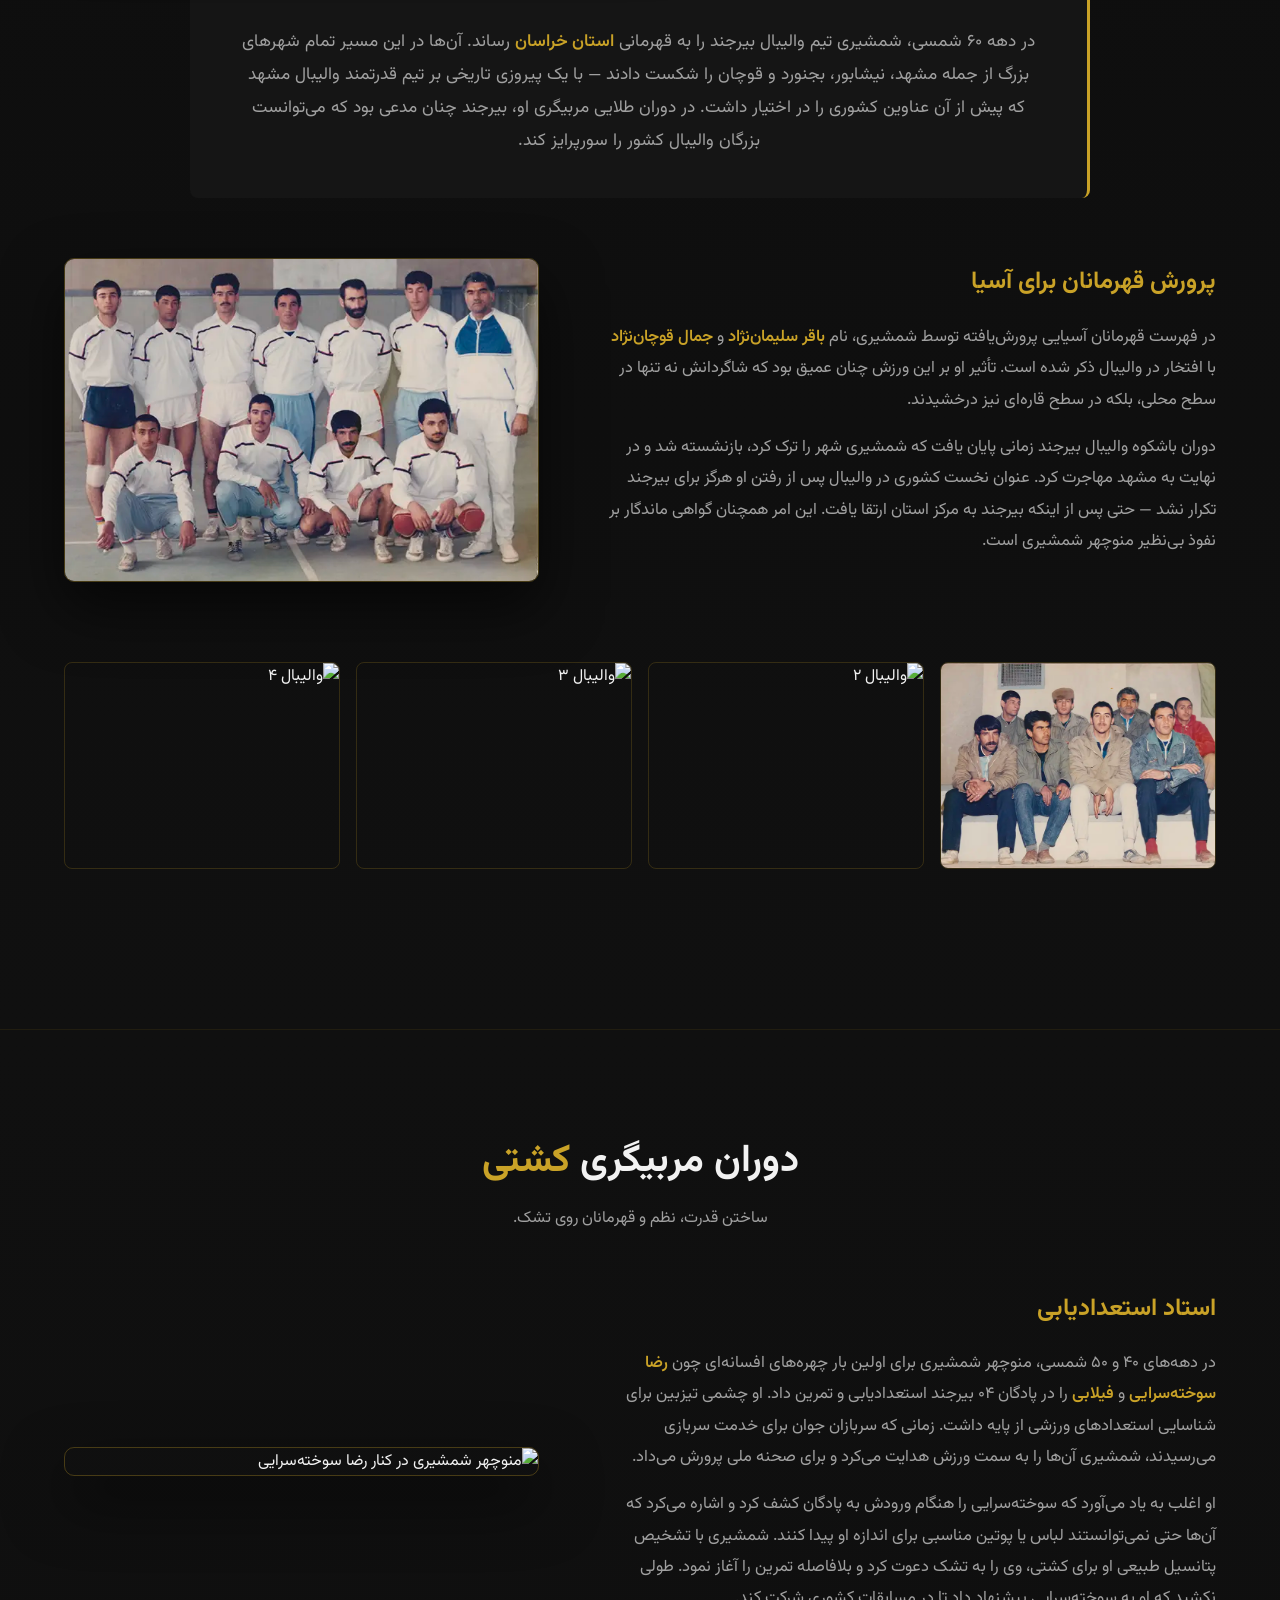
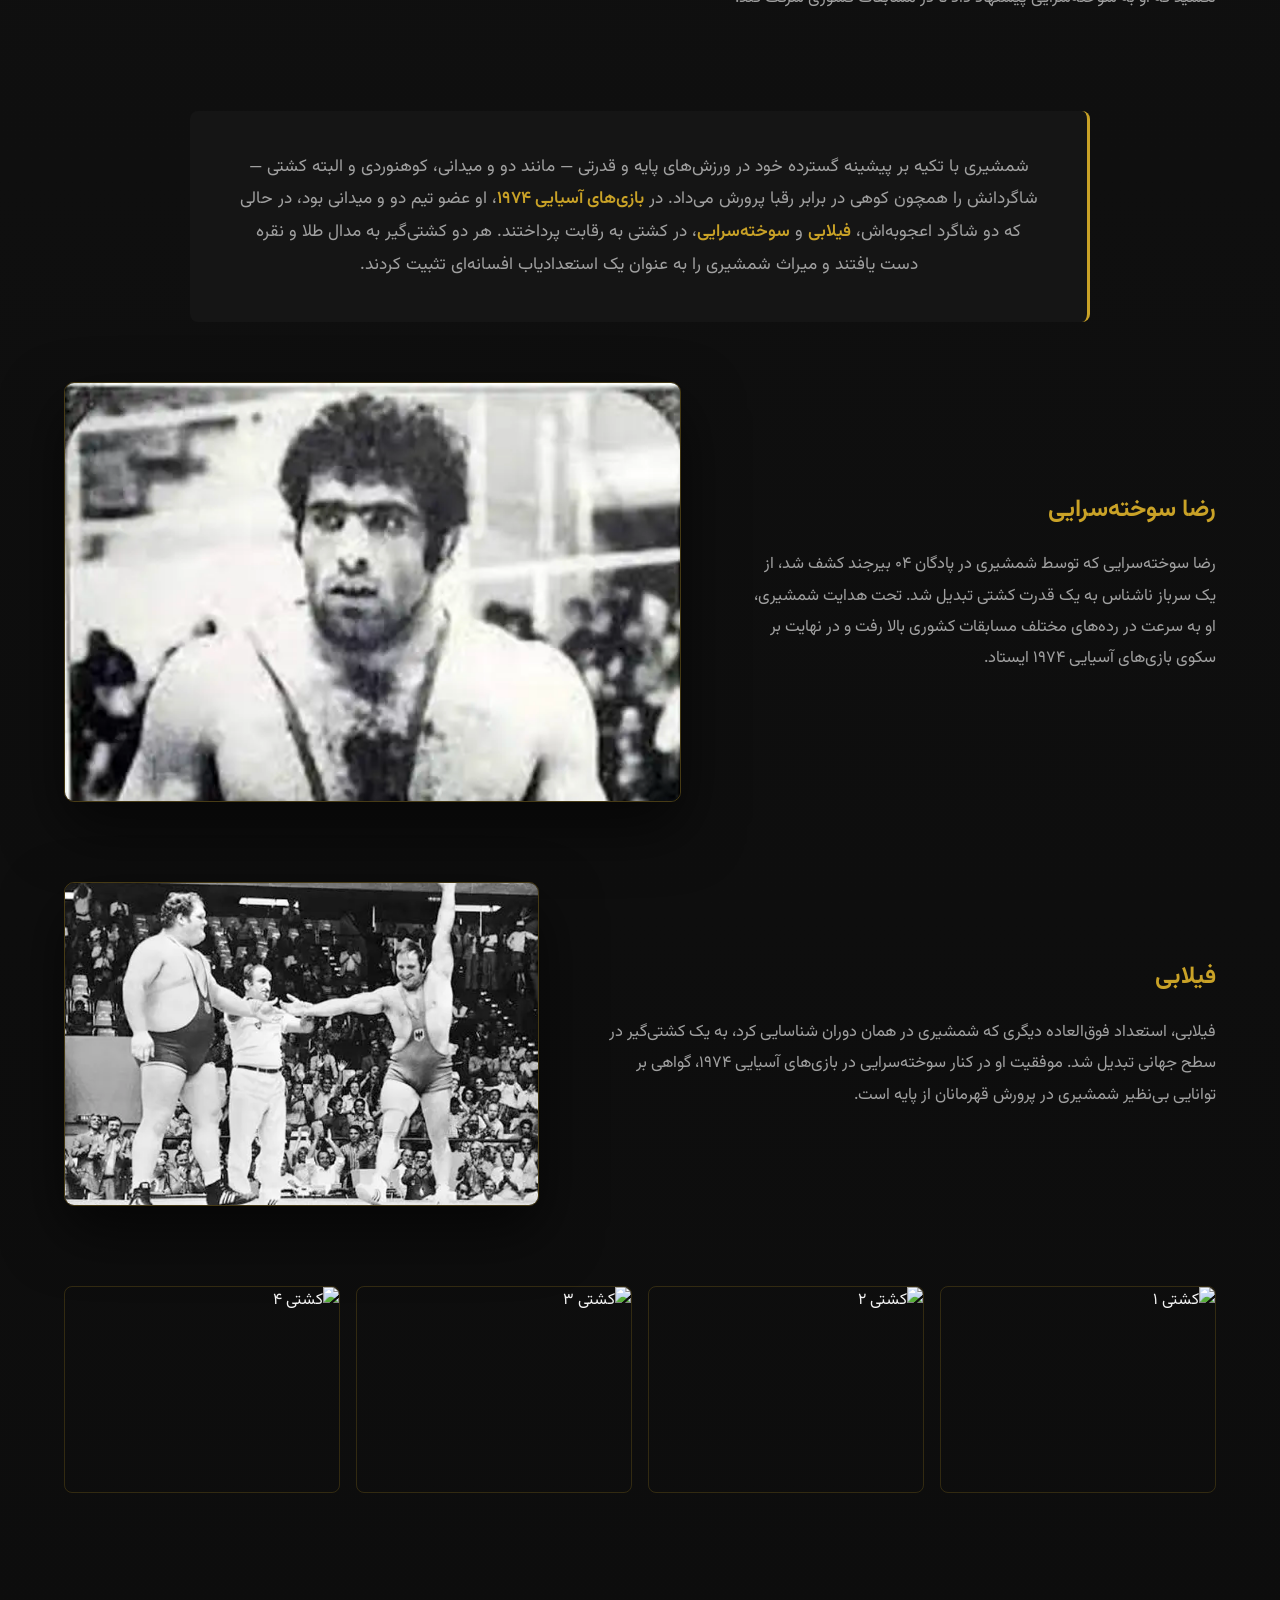
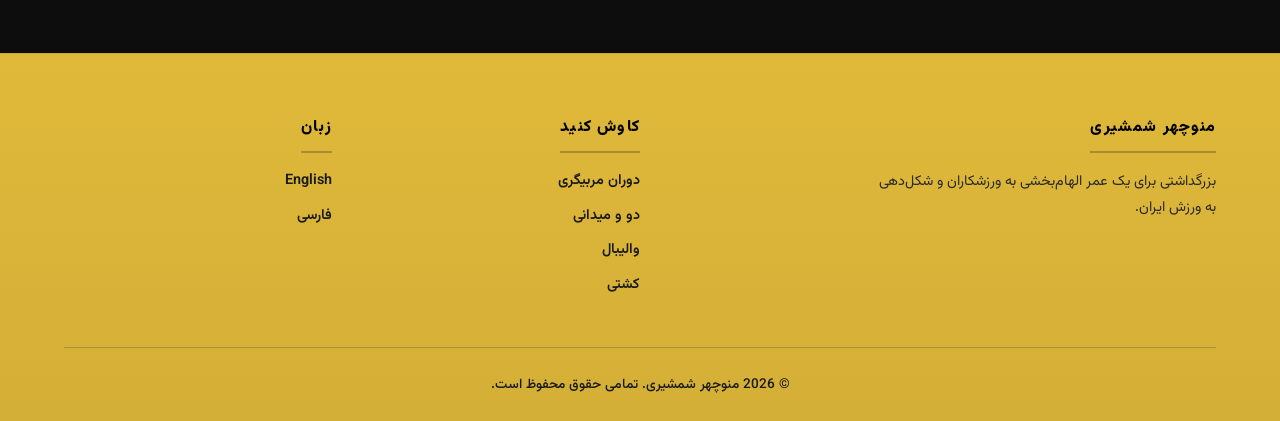
==== commit 098a3c36: "Update coaching.html" ====
--- a/fa/coaching.html
+++ b/fa/coaching.html
@@ -261,6 +261,14 @@
 <p>
   شماری از شاگردان او در مشهد با راهنمایی و آموزش هایش به موفقیت های ورزشی و مقام های ارزشمندی دست یافتند. او همچنین در برگزاری مسابقات دو و میدانی در سطح استانی و کشوری مشارکت داشت و از جمله افرادی بود که برای برگزاری این رقابت ها و پیشبرد فعالیت های ورزشی همکاری می کردند. عکس ها و خاطرات به جا مانده از آن سال ها، بخشی از فعالیت های او در کنار ورزشکاران و جامعه ورزشی را به تصویر می کشند.
 </p>
+
+          <div class="gallery-4">
+            <figure><img src="../assets/images/pages/coaching/Manuchehr-Shamshiri-Irans-Track-Field-Coach-and-Talent-Maker-Legend-3.webp" alt="منوچهر شمشیری در دوران فعالیت در تیم ملی دو و میدانی" /></figure>
+            <figure><img src="../assets/images/pages/coaching/Manouchehr-Shamsheri-athletics-coach-on-the-track-alongside-a-colleague.webp" alt="منوچهر شمشیری در کنار یکی از همکاران ورزشی خود" /></figure>
+            <figure><img src="../assets/images/pages/coaching/Manouchehr-Shamsheri-sitting-on-the-stadium-benches-alongside-several-of-his-students.webp" alt="منوچهر شمشیری در کنار تعدادی از شاگردانش در ورزشگاه" /></figure>
+            <figure><img src="../assets/images/pages/coaching/Manuchehr-Shamshiri-Irans-Track-Field-Coach-and-Talent-Maker-Legend-7.webp" alt="تصویری از منوچهر شمشیری در دوران مربیگری" /></figure>
+            <figure><img src="../assets/images/pages/coaching/Manuchehr-Shamshiri-Irans-Track-Field-Coach-and-Talent-Maker-Legend-1.webp" alt="منوچهر شمشیری در کنار ورزشکاران دو و میدانی" /></figure>
+          </div>
         </div>
 
         <!-- ستون دوم (چپ در RTL): دو عکس با کپشن -->
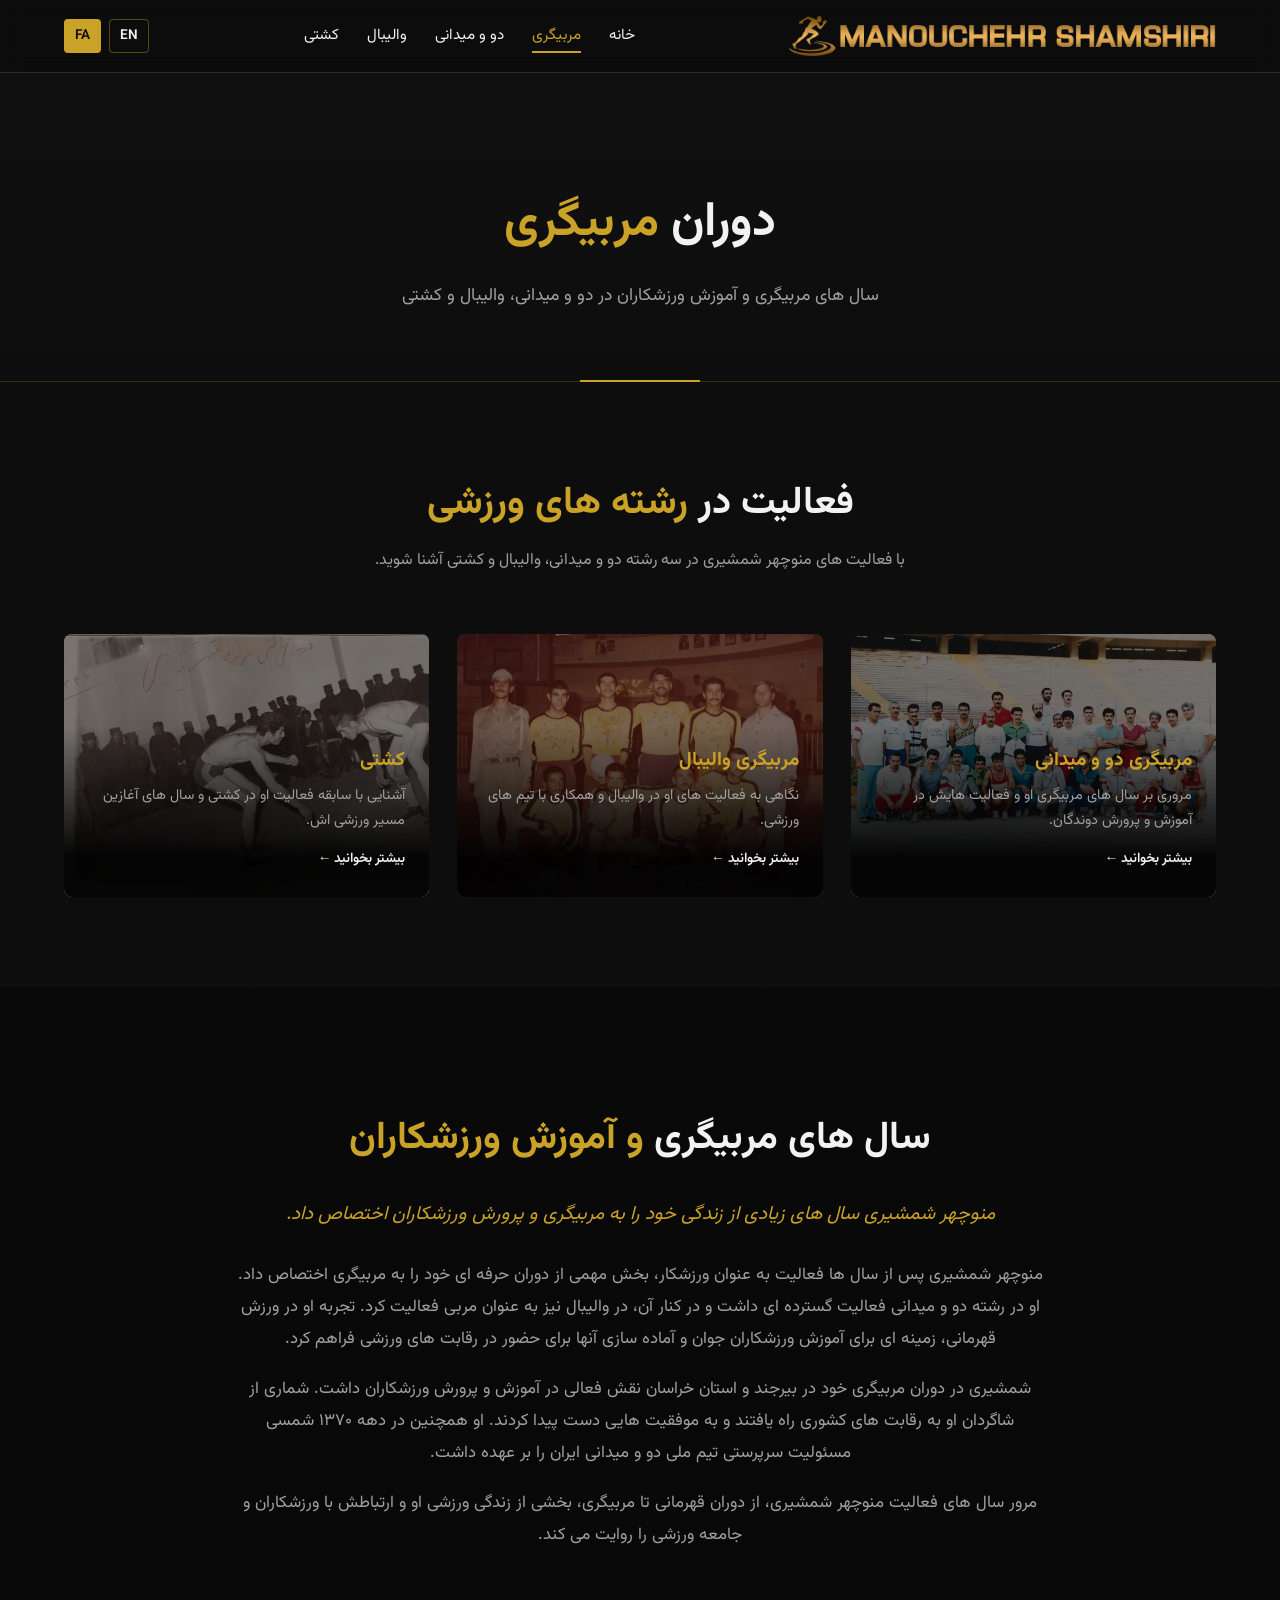
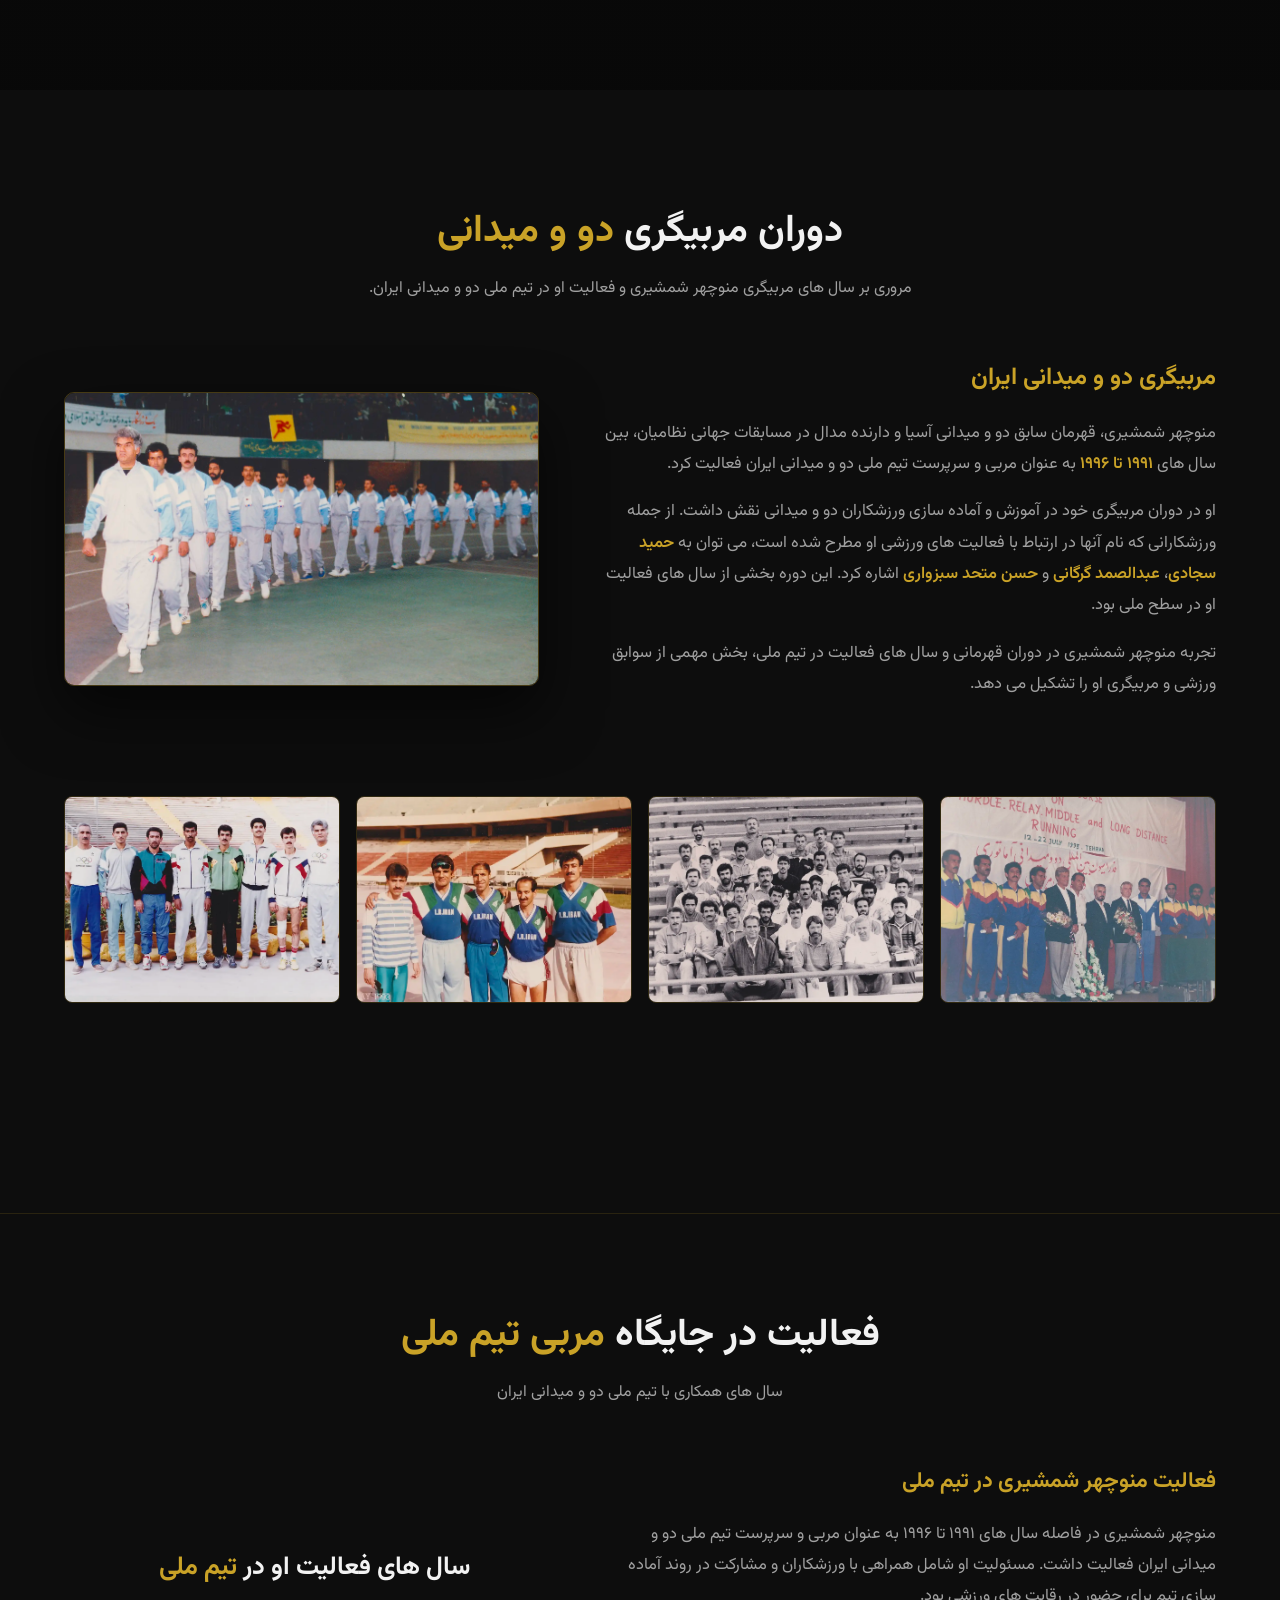
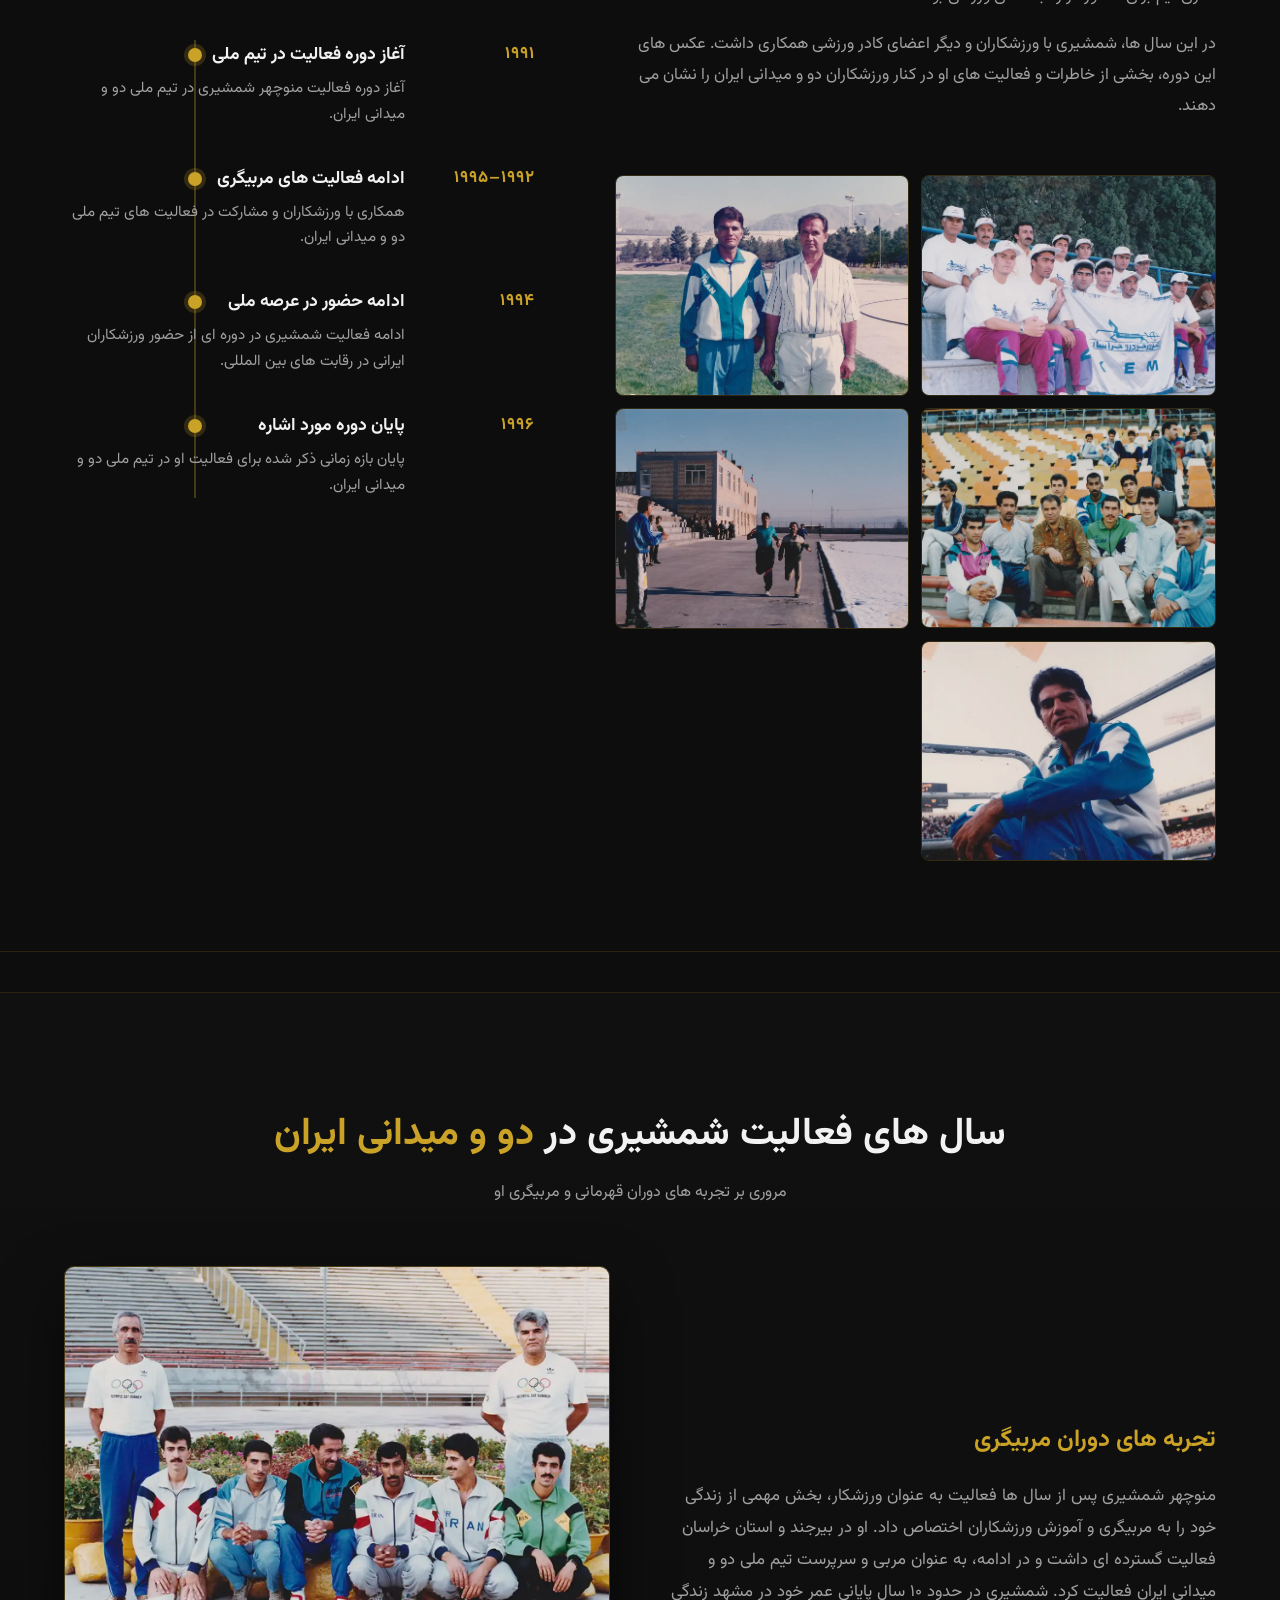
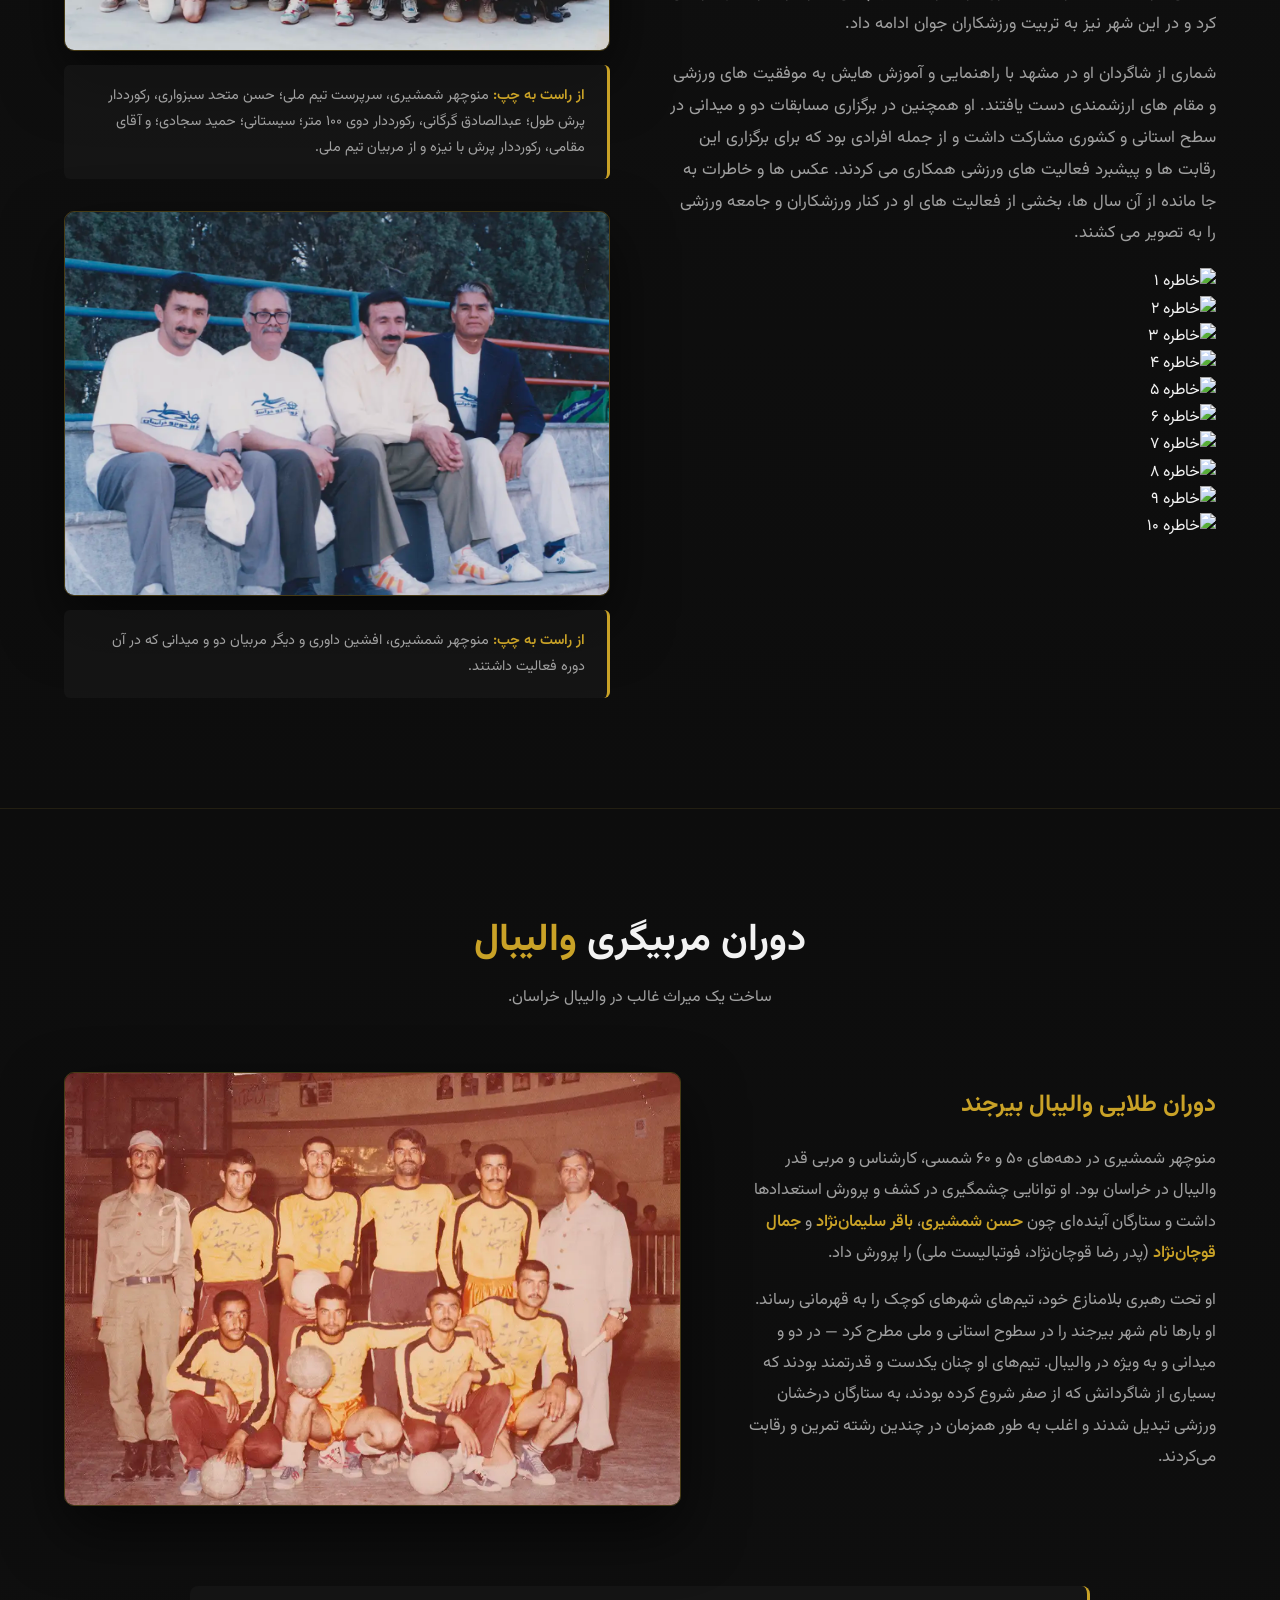
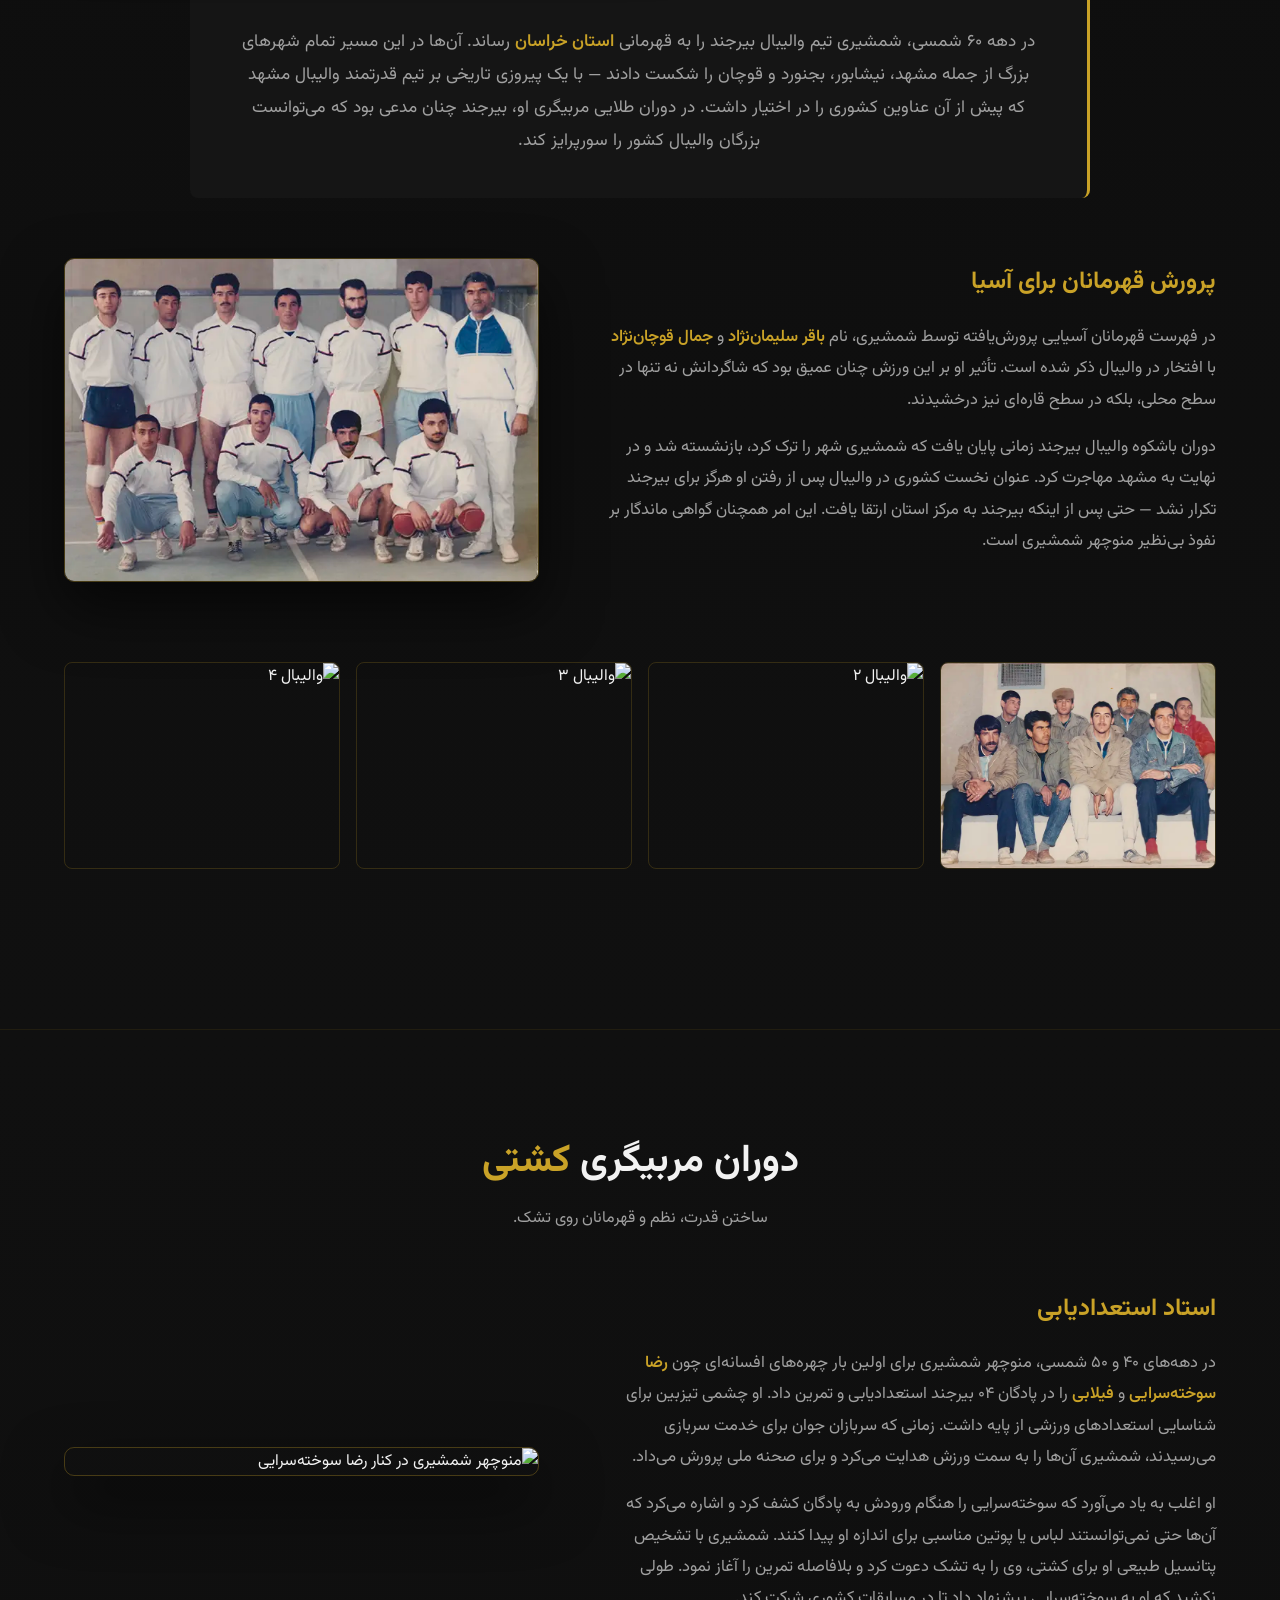
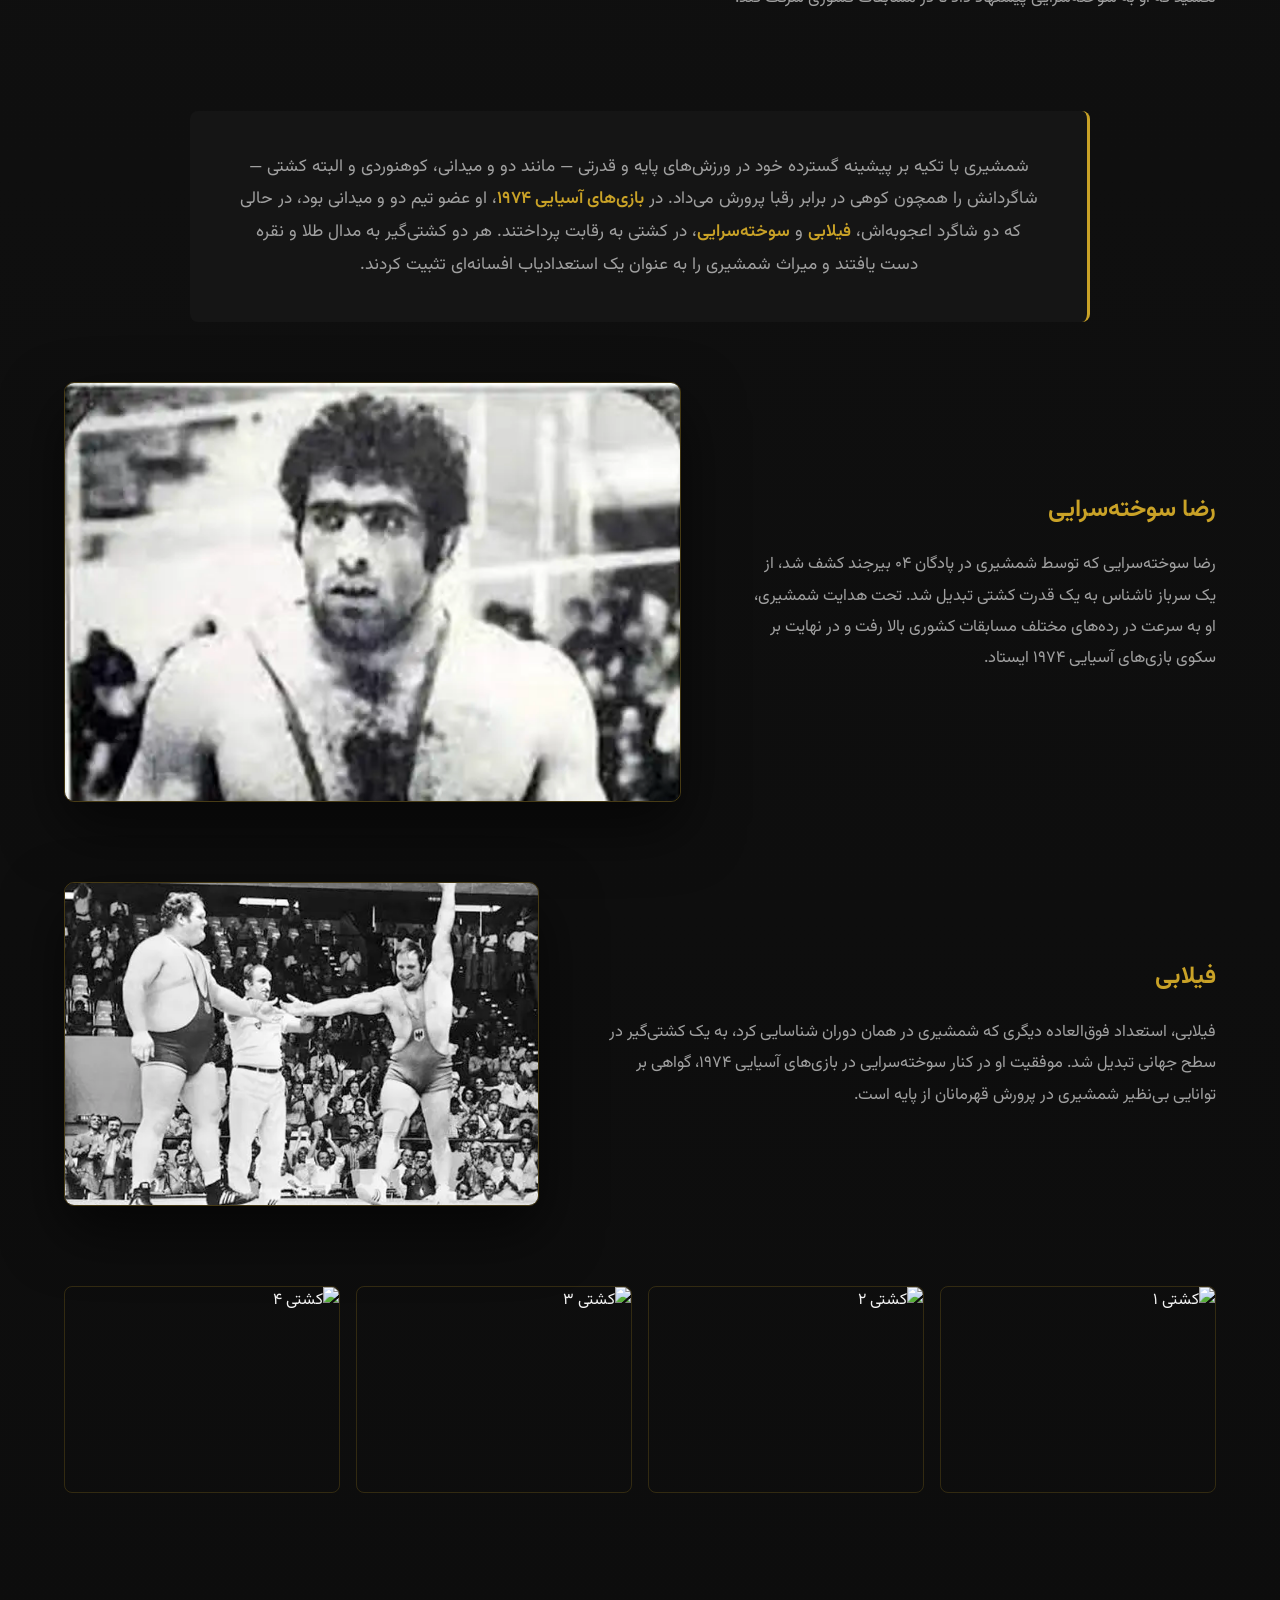
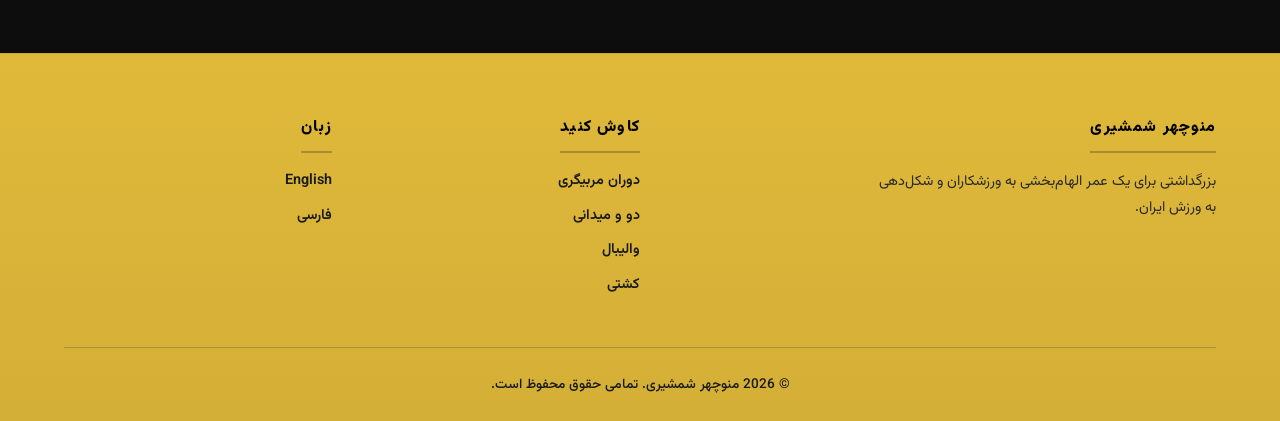
==== commit 57bd95a8: "Update coaching.html" ====
--- a/fa/coaching.html
+++ b/fa/coaching.html
@@ -242,6 +242,7 @@
   </section>
 
   <!-- ===== HERITAGE & GALLERY SECTION (دو ستونه) ===== -->
+  <!-- ===== HERITAGE SECTION (دو ستونه) ===== -->
   <section class="heritage-section">
     <div class="container">
 
@@ -252,22 +253,28 @@
 
       <div class="heritage-grid">
 
-        <!-- ستون اول (راست در RTL): متن میراث -->
+        <!-- ستون اول (راست در RTL): متن + گالری ۱۰ عکسی -->
         <div class="heritage-text">
           <h3>تجربه های دوران مربیگری</h3>
-<p>
-  منوچهر شمشیری پس از سال ها فعالیت به عنوان ورزشکار، بخش مهمی از زندگی خود را به مربیگری و آموزش ورزشکاران اختصاص داد. او در بیرجند و استان خراسان فعالیت گسترده ای داشت و در ادامه، به عنوان مربی و سرپرست تیم ملی دو و میدانی ایران فعالیت کرد. شمشیری در حدود ۱۰ سال پایانی عمر خود در مشهد زندگی کرد و در این شهر نیز به تربیت ورزشکاران جوان ادامه داد.
-</p>
-<p>
-  شماری از شاگردان او در مشهد با راهنمایی و آموزش هایش به موفقیت های ورزشی و مقام های ارزشمندی دست یافتند. او همچنین در برگزاری مسابقات دو و میدانی در سطح استانی و کشوری مشارکت داشت و از جمله افرادی بود که برای برگزاری این رقابت ها و پیشبرد فعالیت های ورزشی همکاری می کردند. عکس ها و خاطرات به جا مانده از آن سال ها، بخشی از فعالیت های او در کنار ورزشکاران و جامعه ورزشی را به تصویر می کشند.
-</p>
-
-          <div class="gallery-4">
-            <figure><img src="../assets/images/pages/coaching/Manuchehr-Shamshiri-Irans-Track-Field-Coach-and-Talent-Maker-Legend-3.webp" alt="منوچهر شمشیری در دوران فعالیت در تیم ملی دو و میدانی" /></figure>
-            <figure><img src="../assets/images/pages/coaching/Manouchehr-Shamsheri-athletics-coach-on-the-track-alongside-a-colleague.webp" alt="منوچهر شمشیری در کنار یکی از همکاران ورزشی خود" /></figure>
-            <figure><img src="../assets/images/pages/coaching/Manouchehr-Shamsheri-sitting-on-the-stadium-benches-alongside-several-of-his-students.webp" alt="منوچهر شمشیری در کنار تعدادی از شاگردانش در ورزشگاه" /></figure>
-            <figure><img src="../assets/images/pages/coaching/Manuchehr-Shamshiri-Irans-Track-Field-Coach-and-Talent-Maker-Legend-7.webp" alt="تصویری از منوچهر شمشیری در دوران مربیگری" /></figure>
-            <figure><img src="../assets/images/pages/coaching/Manuchehr-Shamshiri-Irans-Track-Field-Coach-and-Talent-Maker-Legend-1.webp" alt="منوچهر شمشیری در کنار ورزشکاران دو و میدانی" /></figure>
+          <p>
+            منوچهر شمشیری پس از سال ها فعالیت به عنوان ورزشکار، بخش مهمی از زندگی خود را به مربیگری و آموزش ورزشکاران اختصاص داد. او در بیرجند و استان خراسان فعالیت گسترده ای داشت و در ادامه، به عنوان مربی و سرپرست تیم ملی دو و میدانی ایران فعالیت کرد. شمشیری در حدود ۱۰ سال پایانی عمر خود در مشهد زندگی کرد و در این شهر نیز به تربیت ورزشکاران جوان ادامه داد.
+          </p>
+          <p>
+            شماری از شاگردان او در مشهد با راهنمایی و آموزش هایش به موفقیت های ورزشی و مقام های ارزشمندی دست یافتند. او همچنین در برگزاری مسابقات دو و میدانی در سطح استانی و کشوری مشارکت داشت و از جمله افرادی بود که برای برگزاری این رقابت ها و پیشبرد فعالیت های ورزشی همکاری می کردند. عکس ها و خاطرات به جا مانده از آن سال ها، بخشی از فعالیت های او در کنار ورزشکاران و جامعه ورزشی را به تصویر می کشند.
+          </p>
+
+          <!-- گالری ۱۰ عکسی دو ستونه -->
+          <div class="heritage-gallery">
+            <figure><img src="../assets/images/pages/coaching/gallery-01.webp" alt="خاطره ۱" /></figure>
+            <figure><img src="../assets/images/pages/coaching/gallery-02.webp" alt="خاطره ۲" /></figure>
+            <figure><img src="../assets/images/pages/coaching/gallery-03.webp" alt="خاطره ۳" /></figure>
+            <figure><img src="../assets/images/pages/coaching/gallery-04.webp" alt="خاطره ۴" /></figure>
+            <figure><img src="../assets/images/pages/coaching/gallery-05.webp" alt="خاطره ۵" /></figure>
+            <figure><img src="../assets/images/pages/coaching/gallery-06.webp" alt="خاطره ۶" /></figure>
+            <figure><img src="../assets/images/pages/coaching/gallery-07.webp" alt="خاطره ۷" /></figure>
+            <figure><img src="../assets/images/pages/coaching/gallery-08.webp" alt="خاطره ۸" /></figure>
+            <figure><img src="../assets/images/pages/coaching/gallery-09.webp" alt="خاطره ۹" /></figure>
+            <figure><img src="../assets/images/pages/coaching/gallery-10.webp" alt="خاطره ۱۰" /></figure>
           </div>
         </div>
 
